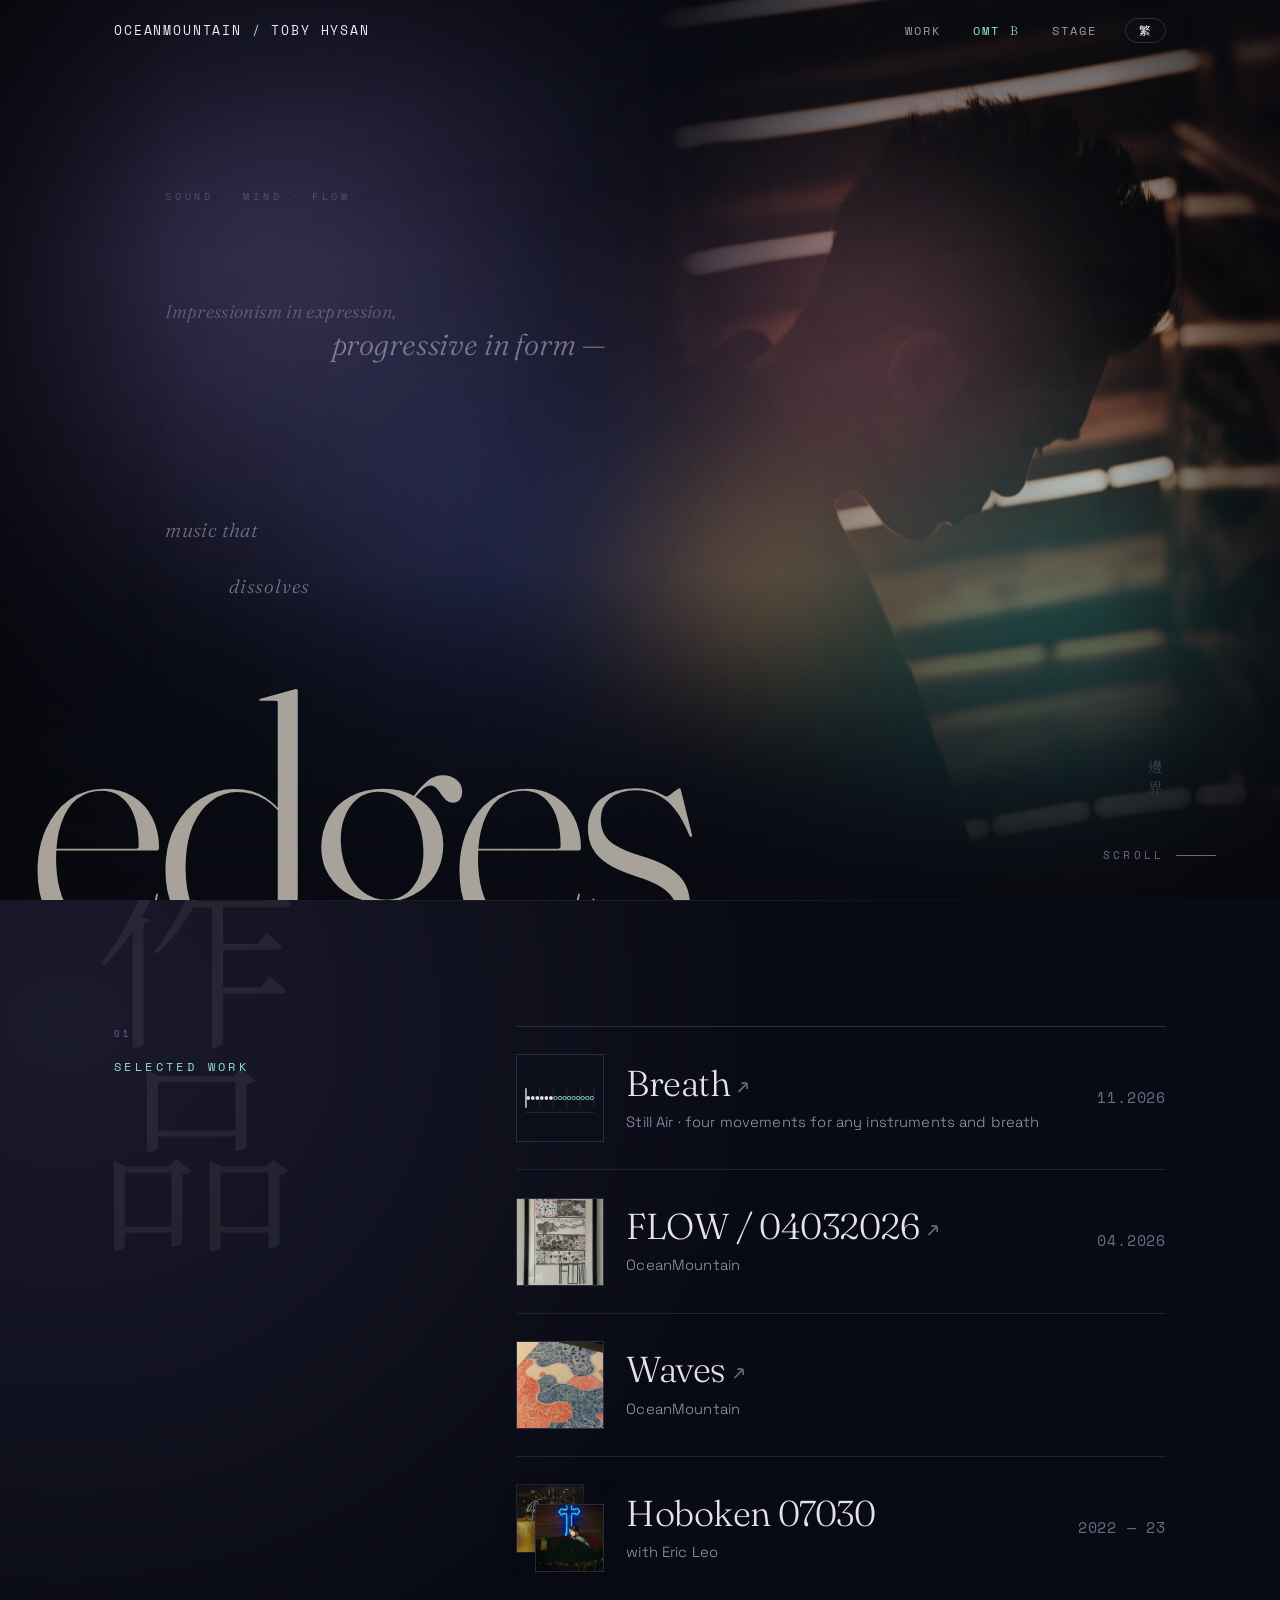
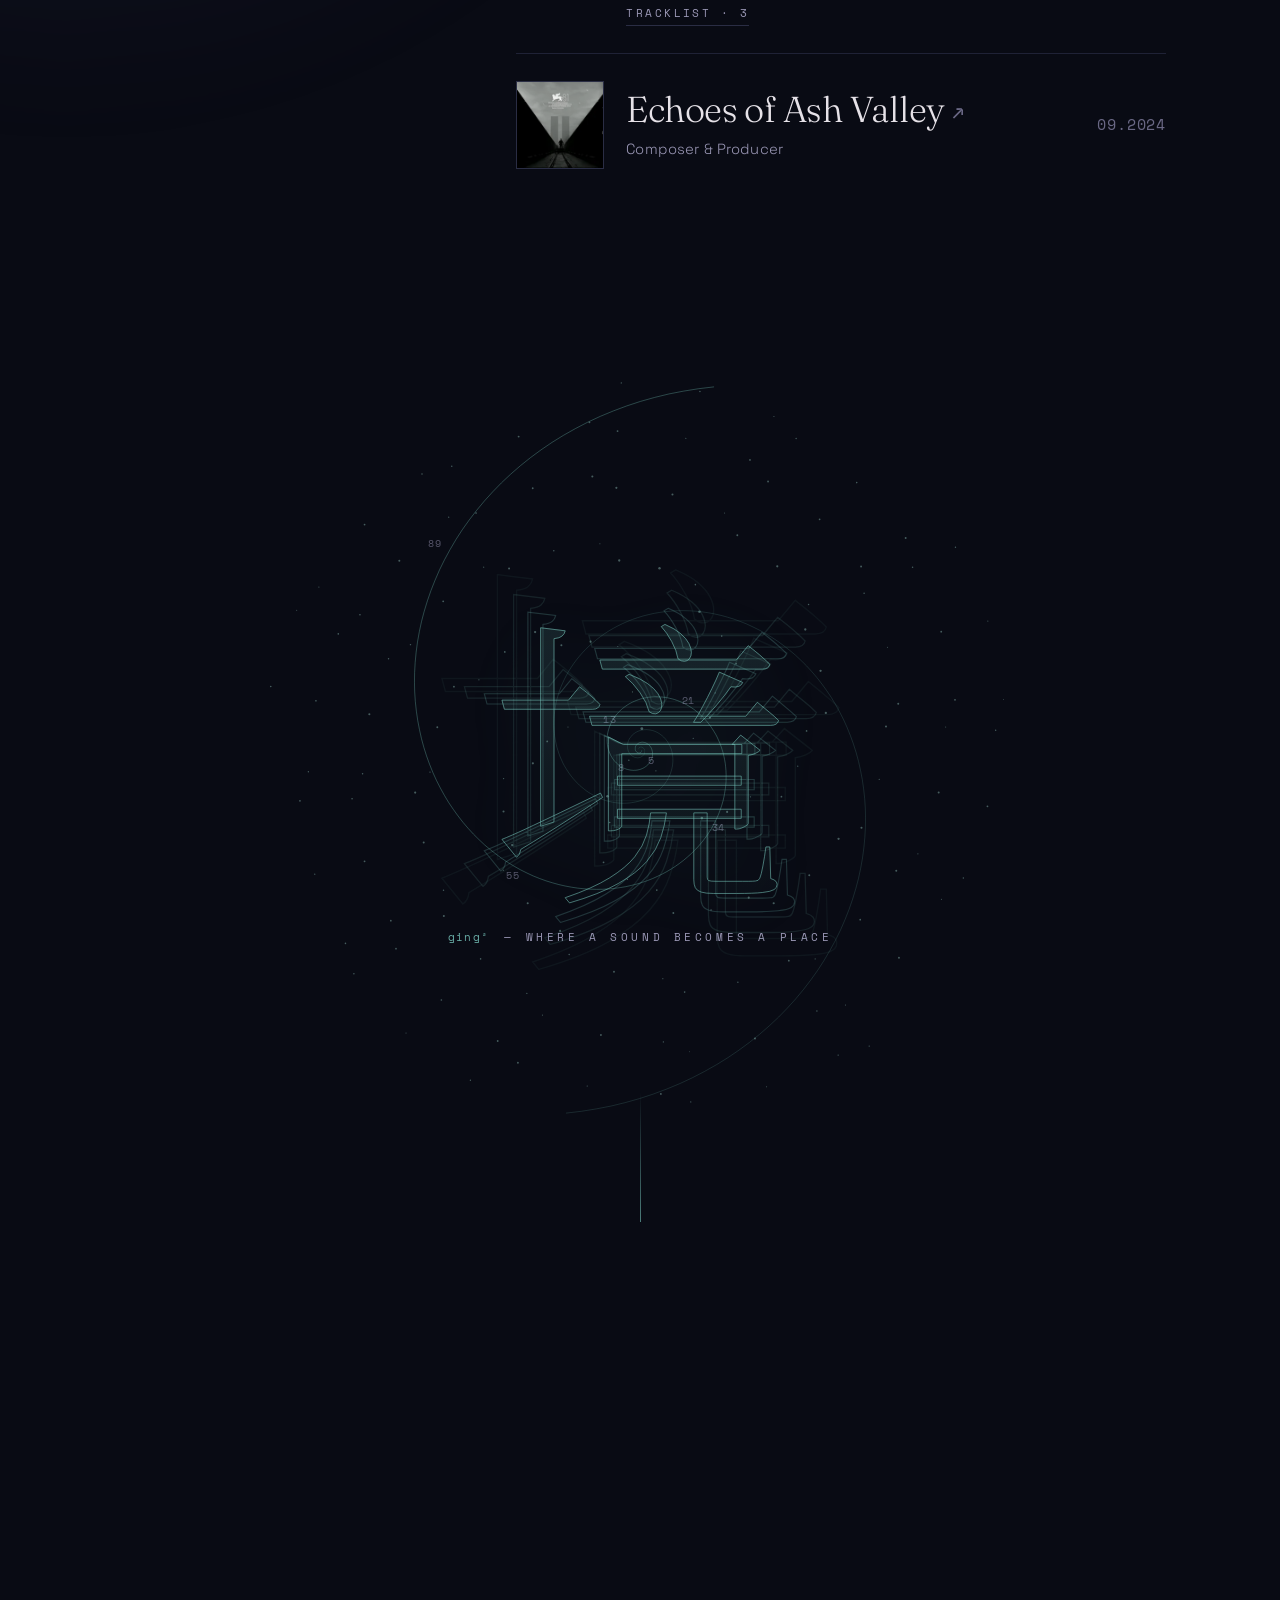
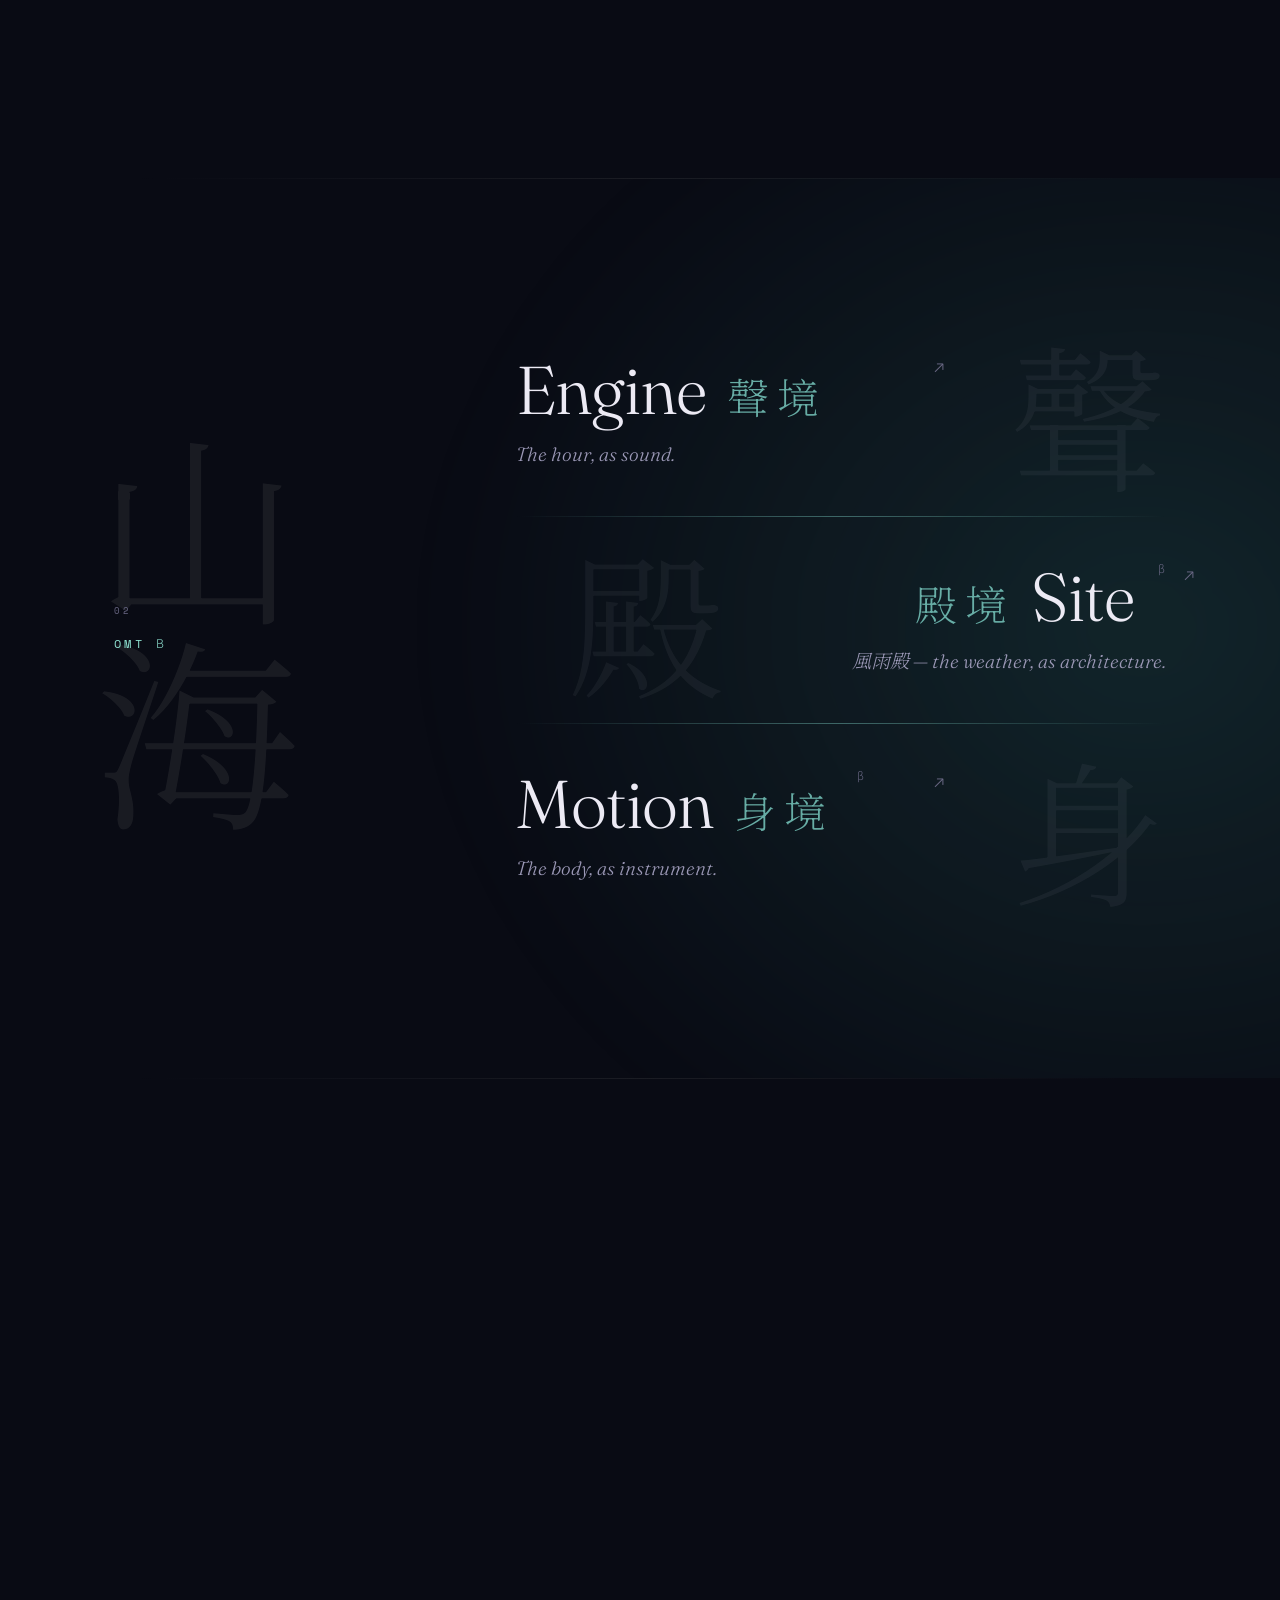
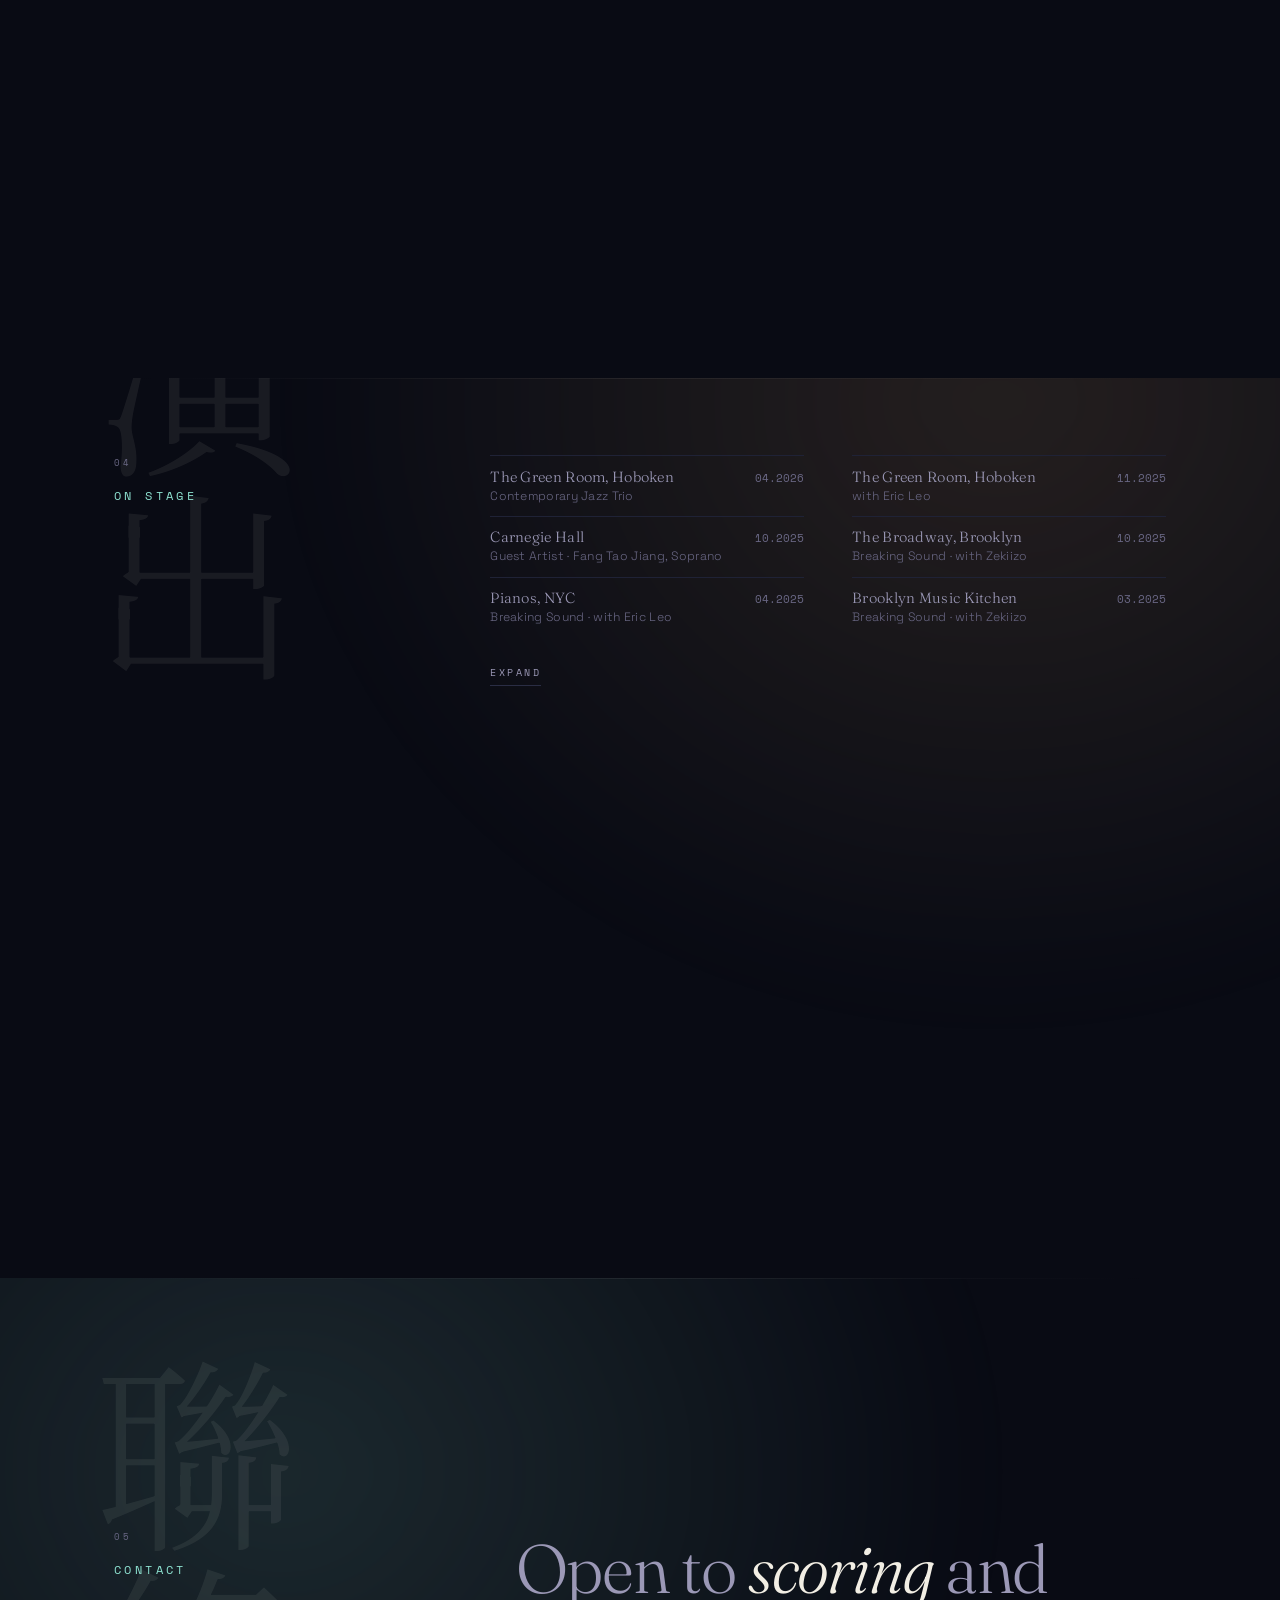
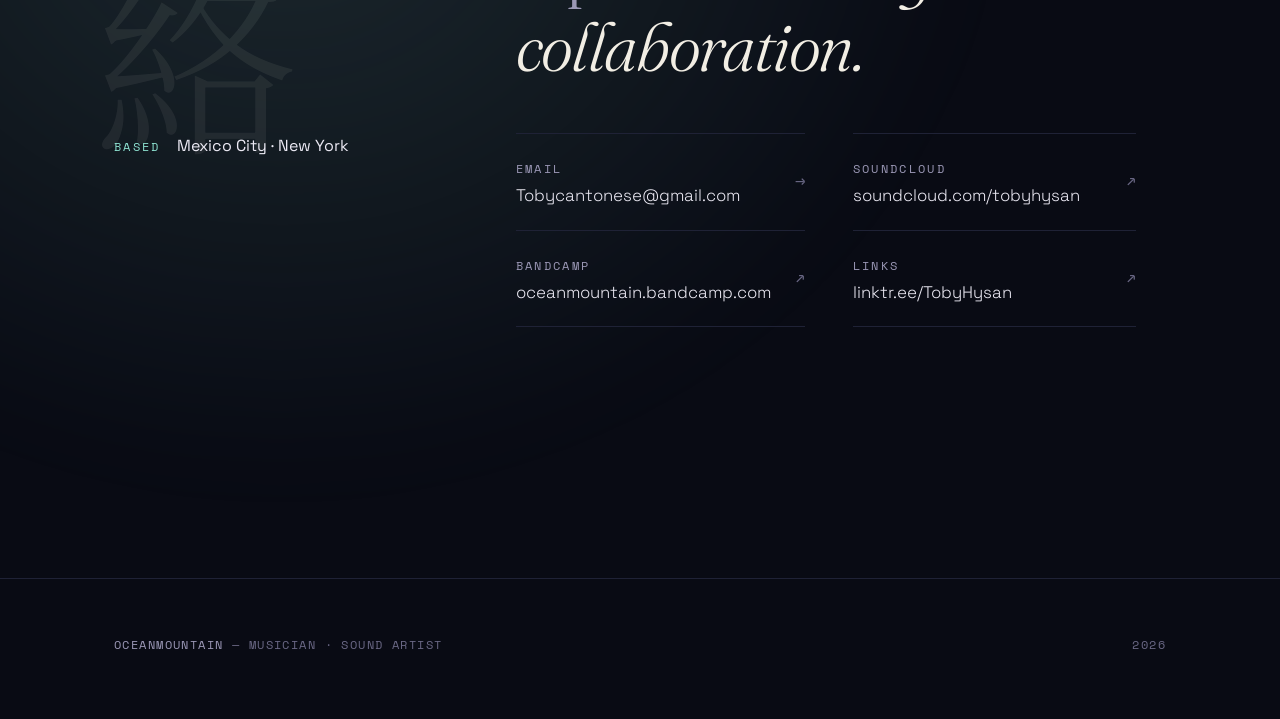
==== index.html @ 3a62e932 "Home: quieter Stage section — smaller type, tighter rows Co-Authored-By: Claude Opus 5.5 <noreply@an" ====
<!DOCTYPE html>
<html lang="en">
<head>
<meta charset="UTF-8" />
<meta name="viewport" content="width=device-width, initial-scale=1.0" />
<title>Haishan Lai — Musician &amp; Sound Artist</title>
<meta name="description" content="Haishan Lai (Toby Hysan) — musician and sound artist. Impressionist in expression, progressive in form&nbsp;— music that dissolves edges, from the screen to the stage, and stretches into different dimensions." />
<link rel="icon" href="/favicon.svg" type="image/svg+xml">
<link rel="icon" href="/favicon-32.png" sizes="32x32" type="image/png">
<link rel="apple-touch-icon" href="/apple-touch-icon.png">
<meta name="theme-color" content="#090B14">
<meta property="og:type" content="website">
<meta property="og:site_name" content="Haishan Lai">
<meta property="og:title" content="Haishan Lai — Musician &amp; Sound Artist">
<meta property="og:description" content="Musician and sound artist. Impressionism in expression, progressive in form.">
<meta property="og:url" content="https://oceanmountainlai.art/">
<meta property="og:image" content="https://oceanmountainlai.art/og.jpg">
<meta property="og:image:width" content="1200">
<meta property="og:image:height" content="630">
<meta name="twitter:card" content="summary_large_image">
<meta name="twitter:image" content="https://oceanmountainlai.art/og.jpg">
<link rel="preconnect" href="https://fonts.googleapis.com" />
<link rel="preconnect" href="https://fonts.gstatic.com" crossorigin />
<link href="https://fonts.googleapis.com/css2?family=Fraunces:ital,opsz,wght@0,9..144,300;0,9..144,400;0,9..144,500;1,9..144,300;1,9..144,400&family=Space+Grotesk:wght@300;400;500;600&family=Space+Mono:ital,wght@0,400;0,700;1,400&family=Noto+Serif+TC:wght@300;400;500;600&family=Noto+Sans+TC:wght@300;400;500&display=swap" rel="stylesheet" />
<style>
  :root{
    --ink:#090B14; --ink-2:#0C0F1C;
    --mist:#ECEAF4; --haze:#9B98B6; --faint:#6A6885;
    --line:#1F2236; --line-2:#2A2D44;
    --lumen:#8FE3D2;
    --violet:#7C6BB3; --indigo:#5664C6; --teal:#3FA89C; --rose:#CE7E8E; --amber:#E2AC6E;
    --wrap:1180px; --ease:cubic-bezier(.2,.7,.2,1);
    --serif:"Fraunces","Noto Serif TC",Georgia,serif;
    --sans:"Space Grotesk","Noto Sans TC",system-ui,sans-serif;
    --mono:"Space Mono","Noto Sans TC",ui-monospace,monospace;
    --zh-font:"Noto Serif TC","Noto Sans TC",serif;
  }
  *{box-sizing:border-box;}
  html{scroll-behavior:smooth;}
  body{margin:0;background:var(--ink);color:var(--mist);font-family:var(--sans);font-weight:300;
    font-size:clamp(1rem,1.02rem + .1vw,1.08rem);line-height:1.65;-webkit-font-smoothing:antialiased;
    text-rendering:optimizeLegibility;overflow-x:hidden;}
  
  /* Chinese view — western-driven minimal: Ming serif display + light grotesque body, scaled down a step */
  body.lang-zh{--serif:"Fraunces","Noto Serif TC",Georgia,serif;--sans:"Space Grotesk","Noto Sans TC",system-ui,sans-serif;--mono:"Space Mono","Noto Sans TC",ui-monospace,monospace;
    font-family:var(--sans);font-weight:300;font-size:.84rem;letter-spacing:.09em;line-height:1.9;}
  body.lang-zh .thesis{font-style:normal;font-weight:300;font-size:clamp(1.1rem,1rem + 1.1vw,1.75rem);line-height:1.62;letter-spacing:.06em;}
  body.lang-zh .statement{font-family:var(--sans);font-weight:300;font-size:clamp(1rem,.8rem + 1vw,1.55rem);line-height:1.6;letter-spacing:.02em;}
  body.lang-zh .contact-head{font-weight:300;font-size:clamp(1.8rem,1.3rem + 2.5vw,3.3rem);line-height:1.42;letter-spacing:.05em;}
  body.lang-zh .row .title{font-weight:400;font-size:clamp(1.3rem,1rem + 1.3vw,1.95rem);letter-spacing:.04em;}
  body.lang-zh .perf .p .v{font-weight:400;font-size:1.08rem;letter-spacing:.04em;}
  body.lang-zh .aside-note{font-weight:300;font-size:.92rem;line-height:1.85;letter-spacing:.02em;}
  body.lang-zh .contact-head em,body.lang-zh .statement .hl{font-style:normal;}
  body.lang-zh .eyebrow,body.lang-zh .nav-links,body.lang-zh .seclabel .tag,body.lang-zh .mentor .lbl,body.lang-zh .links a .k,body.lang-zh .brand{letter-spacing:.24em;}

  a{color:inherit;text-decoration:none;}
  ::selection{background:rgba(143,227,210,.22);color:#fff;}

  body::after{content:"";position:fixed;inset:0;z-index:200;pointer-events:none;opacity:.05;mix-blend-mode:overlay;
    background-image:url("data:image/svg+xml,%3Csvg xmlns='http://www.w3.org/2000/svg' width='220' height='220'%3E%3Cfilter id='n'%3E%3CfeTurbulence type='fractalNoise' baseFrequency='0.82' numOctaves='2' stitchTiles='stitch'/%3E%3C/filter%3E%3Crect width='100%25' height='100%25' filter='url(%23n)'/%3E%3C/svg%3E");}

  .wrap{max-width:var(--wrap);margin-inline:auto;padding-inline:clamp(1.4rem,5vw,4.5rem);}
  .skip{position:absolute;left:-999px;top:0;z-index:300;background:var(--lumen);color:#04201b;
    padding:.6rem 1rem;border-radius:6px;font-family:var(--mono);font-size:.8rem;}
  .skip:focus{left:1rem;top:1rem;}
  :focus-visible{outline:2px solid var(--lumen);outline-offset:4px;border-radius:2px;}

  /* NAV */
  header.nav{position:fixed;top:0;left:0;right:0;z-index:100;
    transition:background .5s var(--ease),border-color .5s var(--ease),backdrop-filter .5s;border-bottom:1px solid transparent;}
  header.nav.scrolled{background:rgba(9,11,20,.72);backdrop-filter:blur(14px) saturate(1.2);border-bottom:1px solid var(--line);}
  .nav-row{display:flex;align-items:center;justify-content:space-between;padding-top:1.1rem;padding-bottom:1.1rem;gap:1rem;}
  .brand{font-family:var(--mono);font-size:.82rem;letter-spacing:.14em;text-transform:uppercase;color:var(--mist);}
  .brand b{color:var(--lumen);font-weight:400;}
  .nav-right{display:flex;align-items:center;gap:1.7rem;}
  .nav-links{display:flex;gap:2rem;font-family:var(--mono);font-size:.74rem;letter-spacing:.18em;text-transform:uppercase;color:var(--haze);}
  .nav-links a{position:relative;padding:.2rem 0;transition:color .35s var(--ease);}
  .nav-links a::after{content:"";position:absolute;left:0;bottom:-2px;height:1px;width:0;background:var(--lumen);transition:width .4s var(--ease);}
  .nav-links a:hover{color:var(--mist);}
  .nav-links a:hover::after{width:100%;}
  .lang-toggle{font-family:var(--mono);font-size:.72rem;letter-spacing:.1em;color:var(--mist);background:transparent;
    border:1px solid var(--line-2);border-radius:22px;padding:.36rem .82rem;cursor:pointer;line-height:1;
    transition:border-color .35s var(--ease),color .35s var(--ease);}
  .lang-toggle:hover{border-color:var(--lumen);color:var(--lumen);}

  /* HERO */
  .hero{position:relative;min-height:100svh;display:flex;align-items:center;padding-top:7rem;padding-bottom:5rem;overflow:hidden;}
  
/* Moody Portrait */
.hero-portrait{position:absolute;top:0;right:0;bottom:0;width:min(54%,660px);height:100%;z-index:1;pointer-events:none;
  background-image:url("HYSAN.webp");background-size:cover;background-position:center 25%;
  opacity:0.85; filter:grayscale(.28) contrast(1.05) brightness(0.95) saturate(.92);
  -webkit-mask-image:linear-gradient(to left,#000 28%,rgba(0,0,0,.72) 60%,transparent 96%);
  mask-image:linear-gradient(to left,#000 28%,rgba(0,0,0,.72) 60%,transparent 96%);
  -webkit-transform:translateZ(0);transform:translateZ(0);}
  @media(max-width:760px){.hero-portrait{width:74%;opacity:.5;}}
  
  .field{position:absolute;inset:0;z-index:2;overflow:hidden;}
  .orb-wrap{position:absolute;inset:0;transition:transform .8s var(--ease);will-change:transform;}
  .orb{position:absolute;border-radius:50%;filter:blur(58px);mix-blend-mode:screen;will-change:transform;}
  .o1{width:72vmax;height:72vmax;top:-22%;left:-14%;opacity:.55;background:radial-gradient(circle at 50% 50%,var(--violet) 0%,rgba(124,107,179,0) 62%);animation:driftA 46s var(--ease) infinite;}
  .o2{width:66vmax;height:66vmax;bottom:-26%;right:-16%;opacity:.5;background:radial-gradient(circle at 50% 50%,var(--teal) 0%,rgba(63,168,156,0) 60%);animation:driftB 58s var(--ease) infinite;}
  .o3{width:48vmax;height:48vmax;top:6%;right:8%;opacity:.42;background:radial-gradient(circle at 50% 50%,var(--rose) 0%,rgba(206,126,142,0) 62%);animation:driftC 51s var(--ease) infinite;}
  .o4{width:52vmax;height:52vmax;bottom:2%;left:14%;opacity:.4;background:radial-gradient(circle at 50% 50%,var(--indigo) 0%,rgba(86,100,198,0) 62%);animation:driftD 63s var(--ease) infinite;}
  .o5{width:34vmax;height:34vmax;top:42%;left:42%;opacity:.32;background:radial-gradient(circle at 50% 50%,var(--amber) 0%,rgba(226,172,110,0) 64%);animation:driftA 55s var(--ease) infinite reverse;}
  .field::after{content:"";position:absolute;inset:0;pointer-events:none;background:linear-gradient(180deg,rgba(9,11,20,.28) 0%,rgba(9,11,20,0) 28%,rgba(9,11,20,0) 64%,var(--ink) 100%);}
  @keyframes driftA{0%{transform:translate(0,0) scale(1)}50%{transform:translate(5%,-6%) scale(1.12)}100%{transform:translate(0,0) scale(1)}}
  @keyframes driftB{0%{transform:translate(0,0) scale(1.05)}50%{transform:translate(-6%,4%) scale(.95)}100%{transform:translate(0,0) scale(1.05)}}
  @keyframes driftC{0%{transform:translate(0,0) scale(1)}50%{transform:translate(-5%,-5%) scale(1.15)}100%{transform:translate(0,0) scale(1)}}
  @keyframes driftD{0%{transform:translate(0,0) scale(1.08)}50%{transform:translate(7%,3%) scale(.92)}100%{transform:translate(0,0) scale(1.08)}}

  .hero::after{content:"";position:absolute;inset:0;z-index:2;pointer-events:none;
    background:radial-gradient(ellipse 85% 75% at 42% 48%,rgba(5,6,12,0) 52%,rgba(5,6,12,.62) 100%),
               linear-gradient(90deg,rgba(5,6,12,.38) 0%,rgba(5,6,12,0) 14%,rgba(5,6,12,0) 86%,rgba(5,6,12,.42) 100%);}
  .hero-inner{position:relative;z-index:3;width:100%;}
  .eyebrow{font-family:var(--mono);font-size:.78rem;letter-spacing:.34em;text-transform:uppercase;color:var(--haze);}
  .hero .eyebrow{margin-bottom:1.6rem;}
  .vh{position:absolute!important;width:1px;height:1px;overflow:hidden;clip:rect(0 0 0 0);white-space:nowrap;}
  /* name as a signature, not a headline */
  h1.sig{font-family:var(--serif);font-weight:300;font-style:italic;font-optical-sizing:auto;font-size:clamp(1.05rem,.95rem + .4vw,1.3rem);
    letter-spacing:.02em;margin:2.6rem 0 0;color:var(--haze);display:flex;align-items:center;gap:1rem;}
  h1.sig .sig-rule{display:inline-block;width:34px;height:1px;background:var(--lumen);opacity:.75;}
  body.lang-zh h1.sig{font-family:var(--zh-font);font-style:normal;letter-spacing:.2em;}
  .thesis{font-family:var(--serif);font-weight:300;font-style:italic;font-size:clamp(1.2rem,1.05rem + 1.4vw,2rem);
    line-height:1.32;letter-spacing:-.01em;color:#D7D4E6;max-width:30ch;margin:2.1rem 0 0;}
  .hero .thesis{font-size:clamp(1.7rem,1rem + 2.4vw,3rem);line-height:1.16;letter-spacing:-.015em;margin:0;max-width:min(100%,36rem);}
  body.lang-zh .hero .thesis{font-size:clamp(1.45rem,1rem + 1.9vw,2.5rem);line-height:1.5;letter-spacing:.08em;}
  /* phrase indents — where the line breathes */
  .hero .lines .ln{padding-left:0;text-indent:0;}
  .hero .thesis .ln.l2{margin-left:14%;}
  .hero .thesis .ln.l3{margin-left:5%;margin-top:.18em;}
  .hero .thesis .ln.l4{margin-left:24%;}
  .hero .thesis .ln.sub{margin-left:5%;}
  @media(max-width:600px){.hero .thesis .ln.l2{margin-left:8%;}.hero .thesis .ln.l4{margin-left:14%;}.hero .thesis .ln.l3,.hero .thesis .ln.sub{margin-left:2%;}}
  /* 海山 — ink on paper behind the words */
  .ink{position:absolute;inset:0;z-index:2;pointer-events:none;overflow:hidden;}
  .ink-c{position:absolute;font-family:var(--zh-font);font-weight:300;line-height:1;font-size:clamp(13rem,44vmin,28rem);
    color:rgba(214,210,232,.055);filter:blur(.9px);user-select:none;animation:inkBreathe 16s ease-in-out infinite;}
  .ink-c.i1{top:4%;left:3%;}
  .ink-c.i2{bottom:3%;left:27%;animation-delay:-8s;}
  @keyframes inkBreathe{0%,100%{opacity:.75;transform:translateY(0)}50%{opacity:1;transform:translateY(-8px)}}
  @media(max-width:760px){.ink-c{font-size:40vmin;}.ink-c.i1{top:9%;left:-6%;}.ink-c.i2{bottom:7%;left:34%;}}
  /* labels along the left edge, like a scroll */
  .hero-rail{position:absolute;left:clamp(1.3rem,2.6vw,2.4rem);top:50%;transform:translateY(-50%);z-index:3;
    writing-mode:vertical-rl;display:flex;align-items:center;gap:1.4rem;
    font-family:var(--mono);font-size:.64rem;letter-spacing:.26em;text-transform:uppercase;color:var(--faint);white-space:nowrap;max-height:calc(100svh - 12rem);overflow:hidden;
    opacity:0;animation:railIn 2.4s var(--ease) 1.2s forwards;}
  .hero-rail .rail-dot{display:inline-block;width:1px;height:28px;background:var(--line-2);}
  body.lang-zh .hero-rail{letter-spacing:.3em;}
  @keyframes railIn{to{opacity:1}}
  @media(min-width:900px){.hero .hero-inner{padding-left:clamp(4.6rem,8vw,7rem);}.hero .hero-meta{display:none;}}
  @media(max-width:899px){.hero-rail{display:none;}.hero .hero-meta{margin-top:2.6rem;gap:.7rem 1.6rem;font-size:.68rem;letter-spacing:.2em;color:var(--faint);}}
  .hero-meta{margin-top:2.8rem;display:flex;gap:1.6rem 2.6rem;flex-wrap:wrap;align-items:baseline;
    font-family:var(--mono);font-size:.78rem;letter-spacing:.1em;color:var(--haze);}
  .hero-meta .dot{color:var(--lumen);}
  .scroll-cue{position:absolute;left:0;bottom:2.2rem;z-index:3;font-family:var(--mono);font-size:.7rem;
    letter-spacing:.3em;text-transform:uppercase;color:var(--faint);display:flex;align-items:center;gap:.7rem;padding-inline:clamp(1.4rem,5vw,4.5rem);}
  .scroll-cue .bar{display:inline-block;width:40px;height:1px;background:var(--faint);position:relative;overflow:hidden;}
  .scroll-cue .bar::after{content:"";position:absolute;left:-40px;top:0;width:40px;height:1px;background:var(--lumen);animation:sweep 2.8s var(--ease) infinite;}
  @keyframes sweep{0%{left:-40px}60%,100%{left:40px}}

  /* SECTIONS */
  section.block{padding-block:clamp(4.5rem,9vw,8.5rem);position:relative;}
  .block + .block{border-top:1px solid var(--line);}
  .seclabel{display:flex;align-items:center;gap:1rem;margin-bottom:2.8rem;}
  .seclabel .tag{font-family:var(--mono);font-size:.76rem;letter-spacing:.28em;text-transform:uppercase;color:var(--lumen);white-space:nowrap;}
  .seclabel .rule{height:1px;background:var(--line-2);flex:1;}
  .seclabel .idx{font-family:var(--mono);font-size:.76rem;color:var(--faint);letter-spacing:.1em;}

  .statement{font-family:var(--serif);font-weight:300;font-size:clamp(1.5rem,1.1rem + 1.9vw,2.6rem);
    line-height:1.36;letter-spacing:-.015em;color:#DEDBEC;max-width:24ch;}
  .statement .hl{font-style:italic;color:#fff;}
  .statement-grid{display:grid;grid-template-columns:1fr;gap:2.5rem;}
  @media(min-width:860px){.statement-grid{grid-template-columns:1.55fr .9fr;gap:5rem;align-items:end;}.statement{max-width:none;}}
  .aside-note{font-family:var(--sans);font-size:1rem;color:var(--haze);line-height:1.7;max-width:36ch;}
  .aside-note strong{color:var(--mist);font-weight:500;}

  .rows{display:flex;flex-direction:column;}
  .row{display:grid;grid-template-columns:1fr;gap:.35rem 2rem;padding-block:1.7rem;border-top:1px solid var(--line);transition:border-color .4s var(--ease);}
  .row:first-child{border-top:1px solid var(--line-2);}
  .row:hover{border-top-color:var(--lumen);}
  @media(min-width:760px){.row{grid-template-columns:minmax(0,1fr) auto;align-items:baseline;}.row .meta{text-align:right;}}
  .other a.row{color:inherit;text-decoration:none;}.other a.row:hover{border-top-color:var(--text,currentColor);}
  .other .row{padding-block:1rem;}.other .row .title>span:first-child{font-size:clamp(1.05rem,1.6vw,1.3rem);}
  @media(max-width:759px){.other .row{grid-template-columns:1fr auto;align-items:baseline;}.other .row .meta{text-align:right;}}
  
  .row .title{font-family:var(--serif);font-weight:350;font-size:clamp(1.45rem,1.1rem + 1.5vw,2.25rem);
    line-height:1.14;letter-spacing:-.015em;color:var(--mist);transition:color .4s var(--ease);}
  .row:hover .title{color:#fff;}
  .row .title .role{font-family:var(--sans);font-weight:300;font-size:.92rem;color:var(--haze);display:block;margin-top:.45rem;letter-spacing:.01em;line-height:1.55;}
  .row .title .role em{font-style:normal;color:var(--lumen);}
  
  .work-link { display: inline-flex; align-items: baseline; gap: 0.4rem; color: inherit; transition: color .3s var(--ease); }
  .work-link:hover { color: var(--lumen); }
  .work-link .arr { font-family: var(--mono); font-size: 0.65em; color: var(--faint); transition: transform .3s var(--ease), color .3s var(--ease); }
  .work-link:hover .arr { transform: translateX(3px) translateY(-3px); color: var(--lumen); }

  .row .meta{font-family:var(--mono);font-size:.82rem;color:var(--haze);letter-spacing:.06em;white-space:nowrap;}
  .row .meta .yr{color:var(--mist);display:block;font-size:.92rem;}
  .row .meta .sub{display:block;color:var(--faint);font-size:.72rem;margin-top:.3rem;letter-spacing:.14em;text-transform:uppercase;}

  .perf{display:grid;grid-template-columns:1fr;gap:0;}
  @media(min-width:780px){.perf{grid-template-columns:1fr 1fr;column-gap:4.5rem;}}
  .perf .p{padding-block:1.4rem;border-top:1px solid var(--line);display:flex;justify-content:space-between;gap:1.5rem;align-items:baseline;transition:border-color .4s var(--ease);}
  .perf .p:hover{border-top-color:var(--lumen);}
  .perf .p .v{font-family:var(--serif);font-weight:350;font-size:1.18rem;color:var(--mist);line-height:1.3;}
  .perf .p .v small{display:block;font-family:var(--sans);font-weight:300;font-size:0.85rem;color:var(--haze);margin-top:.3rem;}
  .perf .p .y{font-family:var(--mono);font-size:.8rem;color:var(--faint);white-space:nowrap;}

  .edu .row .title{font-size:clamp(1.25rem,1rem + 1vw,1.7rem);}
  .mentor{margin-top:2.4rem;font-family:var(--sans);color:var(--haze);font-size:1rem;}
  .mentor .lbl{font-family:var(--mono);font-size:.72rem;letter-spacing:.2em;text-transform:uppercase;color:var(--lumen);margin-right:1rem;}
  .mentor b{color:var(--mist);font-weight:400;}

  .contact-head{font-family:var(--serif);font-weight:300;font-size:clamp(2rem,1.4rem + 3vw,4rem);
    line-height:1.14;letter-spacing:-.02em;color:var(--mist);max-width:18ch;margin:0 0 2.6rem;}
  .contact-head em{font-style:italic;color:var(--lumen);}
  .links{display:flex;flex-direction:column;gap:0;max-width:620px;}
  .links a{display:flex;justify-content:space-between;align-items:center;gap:1.5rem;padding-block:1.25rem;border-top:1px solid var(--line);
    font-family:var(--sans);font-size:1.05rem;color:var(--mist);transition:padding-left .4s var(--ease),border-color .4s var(--ease),color .4s var(--ease);}
  .links a:last-child{border-bottom:1px solid var(--line);}
  .links a .k{font-family:var(--mono);font-size:.72rem;letter-spacing:.2em;text-transform:uppercase;color:var(--haze);transition:color .4s var(--ease);}
  .links a .arr{font-family:var(--mono);color:var(--faint);transition:transform .4s var(--ease),color .4s var(--ease);}
  .links a:hover{padding-left:.9rem;border-top-color:var(--lumen);color:#fff;}
  .links a:hover .k{color:var(--lumen);}
  .links a:hover .arr{transform:translateX(6px);color:var(--lumen);}

  footer{padding-block:3.5rem 4rem;border-top:1px solid var(--line);}
  .foot-row{display:flex;justify-content:space-between;gap:1.5rem;flex-wrap:wrap;font-family:var(--mono);font-size:.74rem;letter-spacing:.12em;color:var(--faint);text-transform:uppercase;}
  .foot-row b{color:var(--haze);font-weight:400;}

  [data-reveal]{opacity:0;transform:translateY(20px);transition:opacity 1s var(--ease),transform 1s var(--ease);}
  [data-reveal].in{opacity:1;transform:none;}

  @media(max-width:600px){
    .nav-links{gap:1.3rem;}
    .brand{font-size:.72rem;}
    .nav-right{gap:1.1rem;}
    .seclabel .idx{display:none;}
    .seclabel{margin-bottom:2.2rem;}
  }
  @media(prefers-reduced-motion:reduce){
    html{scroll-behavior:auto;}
    .orb{animation:none !important;}
    .orb-wrap{transition:none;}
    .scroll-cue .bar::after{animation:none;left:0;width:14px;}
    [data-reveal]{opacity:1;transform:none;transition:none;}
  }

  /* POPUP CONTACT WINDOW STYLES */
  .modal-overlay {
    position: fixed;
    inset: 0;
    background: rgba(9, 11, 20, 0.85);
    backdrop-filter: blur(12px) saturate(1.2);
    -webkit-backdrop-filter: blur(12px) saturate(1.2);
    z-index: 1000;
    display: flex;
    align-items: center;
    justify-content: center;
    opacity: 0;
    pointer-events: none;
    transition: opacity 0.5s var(--ease);
    padding: 1.5rem;
  }
  .modal-overlay.active {
    opacity: 1;
    pointer-events: auto;
  }
  .modal-window {
    background: var(--ink-2);
    border: 1px solid var(--line-2);
    width: 100%;
    max-width: 480px;
    padding: clamp(1.8rem, 5vw, 2.8rem);
    position: relative;
    transform: translateY(24px);
    transition: transform 0.5s var(--ease);
  }
  .modal-overlay.active .modal-window {
    transform: translateY(0);
  }
  .modal-close {
    position: absolute;
    top: 1.2rem;
    right: 1.5rem;
    background: transparent;
    border: none;
    color: var(--haze);
    font-family: var(--mono);
    font-size: .7rem;
    cursor: pointer;
    letter-spacing: .12em;
    text-transform: lowercase;
    transition: color .3s;
  }
  .modal-close:hover { color: var(--lumen); }
  .modal-form { display: flex; flex-direction: column; gap: 1.2rem; margin-top: 1.8rem; }
  .modal-form input, .modal-form textarea {
    width: 100%;
    padding: .85rem 1rem;
    background: transparent;
    border: 1px solid var(--line-2);
    color: var(--mist);
    font-family: var(--sans);
    font-weight: 300;
    font-size: .95rem;
    outline: none;
    transition: border-color .4s var(--ease);
  }
  .modal-form input:focus, .modal-form textarea:focus { border-color: var(--lumen); }
  .modal-form textarea { resize: none; }
  .modal-submit {
    align-self: flex-start;
    background: transparent;
    color: var(--lumen);
    border: 1px solid var(--lumen);
    padding: .65rem 2.2rem;
    font-family: var(--mono);
    font-size: .74rem;
    letter-spacing: .14em;
    text-transform: uppercase;
    cursor: pointer;
    transition: background .4s, color .4s;
  }
  .modal-submit:hover { background: rgba(143,227,210,.12); }
  .next-card{position:relative;margin-top:.4rem;padding:clamp(1.6rem,1rem + 3vw,3.2rem);border:1px solid var(--line-2);border-radius:2px;overflow:hidden;}
  .next-card::before{content:"";position:absolute;inset:0;background:radial-gradient(120% 90% at 100% 0%,rgba(140,220,200,.10),transparent 60%);pointer-events:none;}
  .next-card .when{font-family:var(--mono);font-size:.74rem;letter-spacing:.2em;text-transform:uppercase;color:var(--lumen);}
  .next-card h3{font-family:var(--serif);font-weight:350;font-size:clamp(1.7rem,1.2rem + 2.2vw,3rem);line-height:1.15;margin:.8rem 0 .7rem;color:var(--mist);}
  .next-card p{font-family:var(--sans);font-weight:300;color:var(--haze);max-width:58ch;line-height:1.65;}
  .next-card .formats{display:flex;flex-wrap:wrap;gap:.5rem;margin-top:1.3rem;}
  .next-card .formats span{font-family:var(--mono);font-size:.7rem;letter-spacing:.14em;text-transform:uppercase;border:1px solid var(--line-2);padding:.35rem .7rem;color:var(--haze);}
  .next-card .soon{display:inline-block;margin-top:1.5rem;font-family:var(--mono);font-size:.74rem;letter-spacing:.2em;text-transform:uppercase;color:var(--lumen);}
  .now-list{margin-top:2.2rem;}
  @media(max-width:600px){.nav-links a[href="#practice"],.nav-links a[href="#stage"]{display:none;}}
  /* LINE-BROKEN STATEMENTS */
  .lines .ln{display:block;padding-left:1.1em;text-indent:-1.1em;}
  .lines .ln.gap{margin-top:.75em;}
  .thesis.lines{max-width:none;}
  .thesis .hl{font-style:normal;color:#fff;}
  .thesis .ln.sub{font-family:var(--sans);font-style:normal;font-weight:300;font-size:clamp(.92rem,.85rem + .35vw,1.12rem);letter-spacing:.1em;color:var(--haze);margin-top:1.3rem;}
  body.lang-zh .thesis .ln.sub{letter-spacing:.16em;}
  .hero .thesis .ln{opacity:0;transform:translateY(10px);filter:blur(7px);animation:lnIn 1.9s var(--ease) forwards;}
  .hero .thesis .ln.l1{animation-delay:.3s}.hero .thesis .ln.l2{animation-delay:1.25s}
  .hero .thesis .ln.l3{animation-delay:2.2s}.hero .thesis .ln.l4{animation-delay:2.9s}
  .hero .thesis .ln.sub{animation-delay:4s}
  .hero .hero-meta{opacity:0;animation:lnIn 1.6s var(--ease) 4.6s forwards;}
  @keyframes lnIn{to{opacity:1;transform:none;filter:blur(0)}}
  .hero .thesis .ln.gap,.hero .thesis .ln.gap + .ln{color:var(--haze);}
  .hero .thesis .ln.gap + .ln .hl{color:var(--lumen);}
  .statement.lines{font-size:clamp(1.35rem,1rem + 1.7vw,2.15rem);line-height:1.42;max-width:none;}
  .statement.lines .ln.gap,.statement.lines .ln.gap ~ .ln{color:var(--haze);}
  .statement .hl{color:#fff;}
  body.lang-zh .lines .hl{background:linear-gradient(transparent 62%,rgba(143,227,210,.2) 62%);padding-inline:.1em;}
  body.lang-zh .thesis .hl{color:#fff;}
  @media(min-width:860px){.statement-grid{grid-template-columns:2fr .8fr;}}
  @media(max-width:600px){.statement.lines{font-size:1.22rem;line-height:1.5;}.lines .ln{padding-left:0;text-indent:0;}body.lang-zh .statement.lines{font-size:1.02rem;}}

  /* STAGE — expandable */
  .perf-more{display:grid;grid-template-rows:0fr;transition:grid-template-rows .9s var(--ease);}
  .perf-more.open{grid-template-rows:1fr;}
  .perf-more-inner{overflow:hidden;min-height:0;}
  .perf-toggle{margin-top:1.8rem;background:none;border:0;padding:.3rem 0;cursor:pointer;font-family:var(--mono);font-size:.72rem;
    letter-spacing:.24em;text-transform:uppercase;color:var(--haze);border-bottom:1px solid var(--line-2);transition:color .4s var(--ease),border-color .4s var(--ease);}
  .perf-toggle:hover{color:var(--lumen);border-color:var(--lumen);}

  .brand{white-space:nowrap;}
  .nav-links a.nav-beta{color:var(--lumen);}
  .nav-links a.nav-beta span{font-family:var(--serif);}
  @media(max-width:600px){.nav-links a[href="#next"]{display:none;}}
  .nav-links a{white-space:nowrap;}
  @media(max-width:420px){.nav-links{gap:.95rem;letter-spacing:.12em;}.nav-right{gap:.8rem;}.brand{letter-spacing:.1em;}}
  @media(max-width:600px){.brand-alt{display:none;}}
  @media(prefers-reduced-motion:reduce){.hero .thesis .ln,.hero h1.sig,.hero .hero-meta,.hero-rail{animation:none;opacity:1;transform:none;filter:none;}.hero-rail{transform:translateY(-50%);}.ink-c{animation:none;}.perf-more{transition:none;}}
  /* WORK — covers */
  .row .title.has-cover{--cv:88px;display:grid;grid-template-columns:var(--cv) minmax(0,1fr);column-gap:1.4rem;align-items:center;}
  .row .title.has-cover .cover{grid-row:1 / span 2;}
  .row .title.has-cover .work-link{align-self:end;}
  .row .title.has-cover .role{align-self:start;}
  .cover{display:block;width:var(--cv);height:var(--cv);overflow:hidden;border:1px solid var(--line-2);
    background:linear-gradient(135deg,rgba(124,107,179,.10),rgba(63,168,156,.05));}
  .cover img{display:block;width:100%;height:100%;object-fit:cover;filter:saturate(.9) brightness(.94);
    transition:transform .9s var(--ease),filter .9s var(--ease);}
  .row:hover .cover img{transform:scale(1.06);filter:saturate(1.05) brightness(1);}
  .cover.blank{border:0;background:none;}
  .row[hidden],[hidden]{display:none !important;}
  @media(min-width:760px){#work .row{align-items:center;}}
  @media(max-width:600px){.row .title.has-cover{--cv:64px;column-gap:1rem;}#work .row .meta{padding-left:calc(64px + 1rem);}}
  /* WORK — album (Hoboken 07030) */
  .row.album{--cv:88px;}
  .row.album .album-name{align-self:end;}
  .cover.stack{position:relative;border:0;background:none;overflow:visible;}
  .cover.stack img{position:absolute;width:78%;height:78%;object-fit:cover;border:1px solid var(--line-2);
    transition:transform .9s var(--ease);}
  .cover.stack img:first-child{left:0;top:0;opacity:.85;}
  .cover.stack img:last-child{right:0;bottom:0;box-shadow:-6px -6px 18px rgba(9,11,20,.65);}
  .row.album:hover .cover.stack img:first-child{transform:translate(-3px,-3px);}
  .row.album:hover .cover.stack img:last-child{transform:translate(3px,3px);}
  .row.album .tracks,.row.album .track-toggle{grid-column:1 / -1;}
  .tracks{display:grid;grid-template-rows:0fr;transition:grid-template-rows .8s var(--ease);}
  .tracks.open{grid-template-rows:1fr;}
  .tracks-inner{overflow:hidden;min-height:0;}
  .tracklist{list-style:none;margin:0;padding:.9rem 0 0 calc(var(--cv) + 1.4rem);}
  .tracklist li{display:grid;grid-template-columns:2.2rem minmax(0,1fr) auto;align-items:baseline;gap:.8rem;padding:.55rem 0;border-top:1px solid var(--line);
    font-family:var(--serif);font-size:1.12rem;color:var(--mist);}
  .tracklist .n,.tracklist .ty{font-family:var(--mono);font-size:.74rem;letter-spacing:.08em;color:var(--faint);}
  .tracklist .t{color:var(--haze);}
  .track-toggle{justify-self:start;margin:1rem 0 0 calc(var(--cv) + 1.4rem);background:none;border:0;border-bottom:1px solid var(--line-2);padding:.25rem 0;cursor:pointer;
    font-family:var(--mono);font-size:.7rem;letter-spacing:.22em;text-transform:uppercase;color:var(--haze);transition:color .4s var(--ease),border-color .4s var(--ease);}
  .track-toggle:hover{color:var(--lumen);border-color:var(--lumen);}
  @media(max-width:600px){.row.album{--cv:64px;}.tracklist{padding-left:0;}.track-toggle{margin-left:calc(64px + 1rem);}.tracklist li{font-size:1rem;}}
  @media(prefers-reduced-motion:reduce){.tracks{transition:none;}}
/* OMT trio: Engine, Site and Motion fit one screen */
#omt .omt-seam{margin-top:clamp(.8rem,2.6vh,2.8rem);margin-bottom:clamp(.8rem,2.6vh,2.8rem);}
/* OMT trio: left, right, left */
@media (min-width:980px){#omt .omt-item.site{padding-left:36%;padding-right:0}#omt .omt-item.body{padding-left:0;padding-right:30%}#omt .omt-item.body .go{right:30%}}

  /* Stage, kept quiet: a footnote to the work, not the headline */
  #stage{padding-block:clamp(3rem,6vw,5.5rem);}
  #stage .seclabel{margin-bottom:1.4rem;}
  #stage .perf .p{padding-block:.72rem;gap:1rem;}
  #stage .perf .p .v{font-size:.92rem;letter-spacing:.02em;color:var(--haze);}
  #stage .p .v small{font-size:.76rem;color:var(--faint);margin-top:.12rem;}
  #stage .perf .p .y{font-size:.68rem;}
  #stage .wrap{row-gap:0;}
  #stage .perf-toggle{margin-top:1.4rem;font-size:.64rem;justify-self:start;}
  #stage .study{margin-top:2rem;}
  #stage .mentor{margin-top:1.2rem;font-size:.88rem;}
  @media(min-width:780px){#stage .perf{column-gap:3rem;}}
</style>
<style>

/* ===== Variant E · one phrase, pp → ff ===== */
.hero-E{align-items:stretch;padding:0;}
.hero-E .hero-inner{position:relative;z-index:3;min-height:100svh;}
.hero-E .ink,.hero-E .hero-rail,.hero-E .hero-meta{display:none;}
.hero-E .w{position:absolute;margin:0;opacity:0;filter:blur(6px);transform:translateY(6px);}
.hero-E .w.in{animation:wIn 2.6s var(--ease) forwards;}
@keyframes wIn{to{opacity:var(--o,1);filter:blur(0);transform:none}}
/* 1 · the name — thin, vertical, along the left edge */
.hero-E .name{--o:.72;left:clamp(1.3rem,2.6vw,2.4rem);top:7.2rem;writing-mode:vertical-rl;
  font-family:var(--serif);font-weight:300;font-size:clamp(.82rem,.76rem + .25vw,1rem);letter-spacing:.34em;text-transform:uppercase;color:var(--mist);white-space:nowrap;}
.hero-E .nrule{position:absolute;left:calc(clamp(1.3rem,2.6vw,2.4rem) + .45em);top:calc(7.2rem + 9.6em);width:1px;height:2.6rem;background:var(--lumen);opacity:0;}
.hero-E .nrule.in{animation:wIn 2.6s var(--ease) forwards;--o:.55;}
/* 2 · tempo marking */
.hero-E .tempo{--o:.62;left:clamp(1.4rem,5vw,4.5rem);top:46%;font-family:var(--mono);font-size:.62rem;letter-spacing:.38em;text-transform:uppercase;color:var(--faint);white-space:nowrap;}
/* 3–5 · the sentence, as dynamics */
.hero-E .l1{--o:.58;left:clamp(5rem,9vw,8.5rem);top:30%;font-family:var(--serif);font-style:italic;font-weight:300;font-size:clamp(.92rem,.8rem + .45vw,1.15rem);letter-spacing:.02em;color:var(--haze);white-space:nowrap;}
.hero-E .l2{--o:.66;left:clamp(9rem,22vw,20rem);top:41%;font-family:var(--serif);font-style:italic;font-weight:300;font-size:clamp(1.25rem,1rem + 1vw,1.9rem);letter-spacing:-.005em;color:var(--haze);white-space:nowrap;}
.hero-E .l3{--o:.66;left:clamp(6rem,14vw,13rem);top:55%;font-family:var(--serif);font-style:italic;font-weight:300;font-size:clamp(.95rem,.85rem + .5vw,1.25rem);letter-spacing:.02em;color:var(--haze);white-space:nowrap;}
body.lang-zh .hero-E .l1,body.lang-zh .hero-E .l2,body.lang-zh .hero-E .l3{font-family:var(--zh-font);font-style:normal;letter-spacing:.26em;}
.hero-E .tempo{top:21%;left:clamp(5rem,9vw,8.5rem);}
/* color — warmer ink, less screen-purple; a trace of the portrait's teal and amber */
.hero-E .o1{opacity:.4;}.hero-E .o4{opacity:.28;}.hero-E .o2{opacity:.56;}.hero-E .o5{opacity:.46;}
.hero-E.hero::after{background:radial-gradient(ellipse 85% 75% at 42% 48%,rgba(6,5,10,0) 50%,rgba(6,5,10,.68) 100%),
  linear-gradient(90deg,rgba(6,5,10,.42) 0%,rgba(6,5,10,0) 14%,rgba(6,5,10,0) 86%,rgba(6,5,10,.46) 100%);}
/* 6 · pp */
.hero-E .pp{--o:.72;left:clamp(7rem,30vw,22rem);bottom:clamp(14rem,37vh,25rem);
  font-family:var(--serif);font-style:italic;font-weight:300;font-size:clamp(.95rem,.8rem + .5vw,1.25rem);letter-spacing:.04em;color:var(--haze);white-space:nowrap;}
body.lang-zh .hero-E .pp{font-family:var(--zh-font);font-style:normal;letter-spacing:.32em;}
/* 4 · ff — the breathing word, with two delayed echoes */
.hero-E .ffw{position:absolute;left:-.06em;bottom:-.26em;margin:0;white-space:nowrap;
  font-family:var(--serif);font-weight:300;font-size:clamp(9rem,27vw,23rem);line-height:1;letter-spacing:-.03em;
  transform:translate(var(--sx,0px),var(--sy,0px));}
body.lang-zh .hero-E .ffw{font-family:var(--zh-font);font-size:clamp(8rem,24vw,20rem);letter-spacing:.02em;bottom:-.14em;}
.hero-E .ff{position:relative;z-index:2;color:#CFC9BC;opacity:0;filter:blur(18px);letter-spacing:inherit;}
.hero-E .ff.in{animation:ffIn 4.4s var(--ease) forwards;}
@keyframes ffIn{to{opacity:.8;filter:blur(0);letter-spacing:inherit}}
.hero-E .echo{position:absolute;left:0;top:0;z-index:1;color:#CFCBE6;pointer-events:none;opacity:0;letter-spacing:inherit;
  transform:translate(calc(var(--ax,0)*var(--lag) + var(--off)),calc(var(--ay,0)*var(--lag)*.7 + var(--off)*.8));}
.hero-E .echo{color:#A9C4BC;mix-blend-mode:screen;}
.hero-E .echo.e2{color:#C9B08E;}
.hero-E .echo.e1{--lag:16px;--off:22px;filter:blur(5px);transition:transform 1.9s var(--ease);}
.hero-E .echo.e2{--lag:30px;--off:48px;filter:blur(11px);transition:transform 3.6s var(--ease);}
.hero-E .scroll-cue{left:auto;right:0;flex-direction:row-reverse;}
@media(max-width:760px){
  .hero-E .name{top:6.4rem;font-size:.74rem;letter-spacing:.3em;}
  .hero-E .nrule{top:calc(6.4rem + 9.2em);font-size:.74rem;}
  .hero-E .tempo{top:16%;left:1.4rem;}
  .hero-E .l1{top:25%;left:1.4rem;font-size:.9rem;}
  .hero-E .l2{top:34%;left:16vw;font-size:1.25rem;}
  .hero-E .l3{top:44%;left:1.4rem;font-size:.95rem;}
  .hero-E .pp{left:clamp(4rem,22vw,9rem);bottom:clamp(12rem,31vh,17rem);}
  .hero-E .ffw{font-size:36vw;bottom:-.2em;left:-.04em;}
  body.lang-zh .hero-E .ffw{font-size:40vw;}
  .hero-E .echo{display:none;}
  .hero-E .scroll-cue{display:none;}
}
@media(prefers-reduced-motion:reduce){
  .hero-E .nrule{opacity:.55;}
  .hero-E .w,.hero-E .w.in{animation:none;opacity:var(--o,1);filter:none;transform:none;}
  .hero-E .ff,.hero-E .ff.in{animation:none;opacity:.8;filter:none;letter-spacing:inherit;}
  .hero-E .echo{display:none;}
}

</style>
<style>/* G1 · horizontal overlap */
.hero-E .l1{left:clamp(5rem,9vw,8.5rem);top:33%;--o:.5;}
.hero-E .l2{left:clamp(9rem,22vw,20rem);top:35.5%;font-size:clamp(1.3rem,1rem + 1.1vw,1.95rem);--o:.72;}
@media(max-width:760px){.hero-E .l1{top:24%;left:1.4rem;}.hero-E .l2{top:27%;left:20vw;font-size:1.3rem;}}

/* group 2 — music that / dissolves tuck toward edges. */
.hero-E .l3{left:clamp(5rem,9vw,8.5rem);top:57%;}
.hero-E .pp{left:clamp(6rem,14vw,13rem);bottom:clamp(12rem,33vh,22rem);}
@media(max-width:760px){.hero-E .l3{top:71%;left:1.4rem;}.hero-E .pp{left:8vw;bottom:15.5vh;}}
</style>
<style>/* bilingual texture on the EN page */
.seclabel .tx{font-family:var(--zh-font);font-size:.8rem;letter-spacing:.3em;color:var(--faint);margin-left:-.2rem;}
.hero-E .hero-tx{position:absolute;z-index:3;right:clamp(1.4rem,5vw,4.5rem);bottom:clamp(5.2rem,11vh,7.5rem);font-family:var(--zh-font);font-weight:300;font-size:.9rem;letter-spacing:.5em;color:var(--faint);opacity:0;animation:wIn 3s var(--ease) 11s forwards;--o:.55;writing-mode:vertical-rl;}
body.lang-zh .seclabel .tx,body.lang-zh .hero-E .hero-tx{display:none;}
@media(max-width:760px){.hero-E .hero-tx{bottom:auto;top:44%;right:1.4rem;}}
@media(prefers-reduced-motion:reduce){.hero-E .hero-tx{animation:none;opacity:.55;}}
</style>
<style>/* ===== v2 · below the hero: fewer words, more air, dynamics ===== */
/* rhythm — sections phrase, they don't march */
section.block#statement{padding-block:clamp(7rem,16vh,13rem) clamp(6rem,14vh,11rem);}
section.block#omt{padding-block:clamp(3rem,6vw,5rem);}
section.block.edu{padding-block:clamp(3.5rem,7vw,6rem);}
section.block#contact{padding-block:clamp(7rem,15vh,12rem) clamp(5rem,9vw,8rem);}
.block + .block{border-top-color:rgba(31,34,54,.55);}
/* statement as the ff of the page */
.statement.lines{font-size:clamp(1.9rem,1.1rem + 3vw,3.7rem);line-height:1.14;letter-spacing:-.015em;color:var(--haze);}
.statement .hl{color:#F2EEE4;}
.statement.lines .ln{padding-left:0;text-indent:0;}
.statement.lines .ln.l2{margin-left:12%;}
.statement.lines .ln.l3{margin-left:4%;margin-top:.35em;font-size:.72em;}
.statement.lines .ln.l4{margin-left:18%;}
body.lang-zh .statement.lines{font-family:var(--zh-font);font-size:clamp(1.6rem,1rem + 2.4vw,3rem);line-height:1.5;letter-spacing:.1em;}
body.lang-zh .statement.lines .ln.l4{margin-left:6%;}body.lang-zh .statement.lines .ln.l3{font-size:.82em;}
.statement-grid{display:block;}
.aside-note{display:none;}
@media(max-width:600px){.statement.lines{font-size:1.7rem;line-height:1.2;}.statement.lines .ln.l2{margin-left:6%;}.statement.lines .ln.l4{margin-left:10%;}}
/* labels — the index lines that were cut leave no gap */
.seclabel .idx:empty{display:none;}
/* rows — quieter titles, fainter years */
.row .title{font-weight:300;color:#E6E2E8;}
.row .meta .yr{color:var(--faint);}
.perf .p .v{font-weight:300;}
.contact-head{font-size:clamp(2.2rem,1.4rem + 3.6vw,4.6rem);color:var(--haze);}
.contact-head em{color:#F2EEE4;}
/* reveals breathe like the hero: blur → focus, uneven */
[data-reveal]{filter:blur(7px);transform:translateY(10px);transition:opacity 1.7s var(--ease),transform 1.7s var(--ease),filter 1.7s var(--ease);}
[data-reveal].in{filter:blur(0);}
.rows .row:nth-child(2),.perf .p:nth-child(2){transition-delay:.22s}
.rows .row:nth-child(3),.perf .p:nth-child(3){transition-delay:.3s}
.rows .row:nth-child(4),.perf .p:nth-child(4){transition-delay:.58s}
.rows .row:nth-child(5),.perf .p:nth-child(5){transition-delay:.7s}
.rows .row:nth-child(6),.perf .p:nth-child(6){transition-delay:1s}
.statement.lines[data-reveal]{transition-duration:2.4s;}
@media(prefers-reduced-motion:reduce){[data-reveal]{filter:none;transition:none;}}
</style>
<style>

/* ================= ROOMS · shared ================= */
:root{--room-pad:clamp(6rem,14vh,11rem);--label-col:minmax(11rem,1fr);}
main{position:relative;}
section.block{position:relative;min-height:100svh;display:flex;align-items:center;padding-block:var(--room-pad);isolation:isolate;overflow:clip;}
section.block#omt,section.block.edu,section.block#contact{padding-block:var(--room-pad);}
section.block>.wrap{position:relative;z-index:2;width:100%;}
/* each room has its own light */
section.block::before{content:"";position:absolute;inset:-20% -10%;z-index:0;pointer-events:none;opacity:0;transition:opacity 2.6s var(--ease);
  background:radial-gradient(ellipse 60% 55% at var(--lx,30%) var(--ly,40%),var(--light,rgba(124,107,179,.18)) 0%,rgba(9,11,20,0) 70%);}
section.block.lit::before{opacity:1;}
section.block#work{--light:rgba(124,107,179,.16);--lx:18%;--ly:30%;}
section.block#omt{--light:rgba(63,168,156,.17);--lx:78%;--ly:50%;}
section.block#stage{--light:rgba(226,172,110,.13);--lx:70%;--ly:25%;}
section.block.edu{--light:rgba(86,100,198,.15);--lx:22%;--ly:70%;}
section.block.other{--light:rgba(206,126,142,.13);--lx:50%;--ly:80%;}
section.block#contact{--light:rgba(143,227,210,.14);--lx:30%;--ly:35%;}
/* label column: small mono tag + a large character, the room's mark */
.seclabel{display:flex;flex-direction:column;align-items:flex-start;gap:.9rem;margin:0;}
.seclabel .rule,.seclabel .idx{display:none;}
.seclabel .tx{font-family:var(--zh-font);font-weight:300;font-size:clamp(3.4rem,6vw,6rem);line-height:1;letter-spacing:.04em;color:#F2EEE4;opacity:.16;margin:0;
  transition:opacity 2.4s var(--ease),filter 2.4s var(--ease);filter:blur(6px);}
section.block.lit .seclabel .tx{opacity:.26;filter:blur(0);}
body.lang-zh .seclabel .tx{display:block;}
body.lang-zh .seclabel .tag{display:none;}
/* desktop compositions */
@media(min-width:980px){
  section.block>.wrap{display:grid;grid-template-columns:var(--label-col) 2fr;column-gap:clamp(3rem,6vw,7rem);row-gap:3rem;align-items:start;}
  .seclabel{grid-column:1;grid-row:1;position:sticky;top:8rem;}
  .rows,.perf,.perf-more,.links,.contact-head{grid-column:2;}
  .mentor{grid-column:1;align-self:end;margin-top:0;}
  .perf-toggle{grid-column:2;justify-self:start;margin-top:0;}
  /* work: list in the wide column, Listen under the label */
  section.block#work .rows{grid-row:1 / span 2;}
  section.block#work .mentor{grid-row:2;}
  /* omt: one large line */
  section.block#omt>.wrap{grid-template-columns:var(--label-col) 2fr;align-items:center;}
  section.block#omt .row{border-top:0;padding-block:0;}
  section.block#omt .row .title{font-size:clamp(2.6rem,1.6rem + 3.6vw,5rem);line-height:1.05;letter-spacing:-.015em;}
  section.block#omt .row .title .role{font-family:var(--serif);font-style:italic;font-size:clamp(1rem,.9rem + .5vw,1.3rem);margin-top:1rem;color:var(--haze);}
  section.block#omt .row .meta{display:none;}
  /* stage: three columns, label + two lists */
  section.block#stage>.wrap{grid-template-columns:var(--label-col) 1fr 1fr;}
  section.block#stage .perf{grid-column:2 / span 2;}
  section.block#stage .perf-more{grid-column:2 / span 2;}
  /* education: mentors under the label */
  section.block.edu .rows{grid-row:1 / span 2;}
  section.block.edu .mentor{grid-row:2;}
  /* other work: three doors across */
  section.block.other>.wrap{grid-template-columns:1fr;row-gap:2.6rem;}
  section.block.other .seclabel{position:static;flex-direction:row;align-items:baseline;gap:1.4rem;}
  section.block.other .seclabel .tx{font-size:clamp(2rem,3vw,3rem);}
  section.block.other .rows{grid-column:1;display:grid;grid-template-columns:repeat(2,1fr);column-gap:clamp(1.6rem,3vw,3rem);}
  section.block.other .row{display:flex;flex-direction:column;justify-content:space-between;gap:1.6rem;min-height:11rem;padding:1.4rem 0 0;border-top:1px solid var(--line-2);}
  section.block.other .row .meta{text-align:left;}
  section.block.other .row .title>span:first-child{font-size:clamp(1.4rem,1.1rem + 1vw,2rem);}
  /* contact: the open line, links as a quiet 2×2 */
  section.block#contact>.wrap{grid-template-columns:var(--label-col) 2fr;}
  section.block#contact .contact-head{grid-row:1;margin:0;}
  section.block#contact .mentor{grid-row:2;align-self:start;}
  section.block#contact .links{grid-row:2;display:grid;grid-template-columns:1fr 1fr;column-gap:3rem;}
  section.block#contact .links a:last-child{border-bottom:0;}
  section.block#contact .links a:nth-last-child(-n+2){border-bottom:1px solid var(--line);}
}
@media(max-width:979px){
  section.block{min-height:0;padding-block:clamp(5rem,16vh,8rem);}
  .seclabel{margin-bottom:2.2rem;}
  .seclabel .tx{font-size:2.6rem;}
  section.block.other .rows{display:grid;gap:0;}
}
/* room index — marks along the right edge */
.room-index{position:fixed;right:clamp(.9rem,1.6vw,1.6rem);top:50%;transform:translateY(-50%);z-index:90;display:flex;flex-direction:column;gap:1.1rem;
  opacity:0;pointer-events:none;transition:opacity 1.2s var(--ease);}
.room-index.show{opacity:1;pointer-events:auto;}
.room-index a{display:flex;align-items:center;justify-content:flex-end;gap:.7rem;color:var(--faint);text-decoration:none;font-family:var(--mono);font-size:.58rem;letter-spacing:.24em;text-transform:uppercase;}
.room-index a .lbl{opacity:0;transform:translateX(6px);transition:opacity .6s var(--ease),transform .6s var(--ease);white-space:nowrap;}
.room-index a .mk{width:14px;height:1px;background:var(--line-2);transition:width .6s var(--ease),background .6s var(--ease);}
.room-index a.cur{color:var(--mist);}
.room-index a.cur .mk{width:26px;background:var(--lumen);}
.room-index:hover a .lbl,.room-index a.cur .lbl{opacity:1;transform:none;}
@media(max-width:979px){.room-index{display:none;}}
@media(prefers-reduced-motion:reduce){section.block::before,.seclabel .tx,.room-index,.room-index a .lbl,.room-index a .mk{transition:none;}section.block::before{opacity:1;}.seclabel .tx{opacity:.26;filter:none;}}

/* ================= Merge · fluid rooms with an architectural spine ================= */
html{scroll-snap-type:y proximity;}
section.block{scroll-snap-align:start;border-top:0;align-items:flex-start;}
section.block#omt,section.block.edu,section.block.other,section.block#contact{align-items:center;}
.block + .block{border-top:0;}
/* B: wide blurred light that bleeds across rooms */
section.block::before{inset:-45% -20%;filter:blur(40px);background:radial-gradient(ellipse 55% 50% at var(--lx,30%) var(--ly,40%),var(--light) 0%,rgba(9,11,20,0) 72%);}
@media(min-width:980px){
  main{counter-reset:room;}
  /* A: room number above the tag */
  .seclabel::before{content:counter(room,decimal-leading-zero);counter-increment:room;font-family:var(--mono);font-size:.58rem;letter-spacing:.3em;color:var(--faint);}
  /* B: the room's character large and faint behind */
  .seclabel{position:relative;top:auto;}
  .seclabel .tx{position:absolute;left:-.1em;top:-.9em;font-size:clamp(9rem,16vw,16rem);opacity:.045;z-index:-1;pointer-events:none;letter-spacing:0;}
  section.block.lit .seclabel .tx{opacity:.07;}
  section.block.other .seclabel .tx{position:absolute;font-size:clamp(9rem,16vw,16rem);top:-.8em;}
  section.block#omt .row .title{font-size:clamp(2.2rem,1.4rem + 2.6vw,3.8rem);}
  /* B: seam of light between rooms, no hard lines */
  section.block::after{content:"";position:absolute;left:10%;right:10%;top:0;height:1px;pointer-events:none;
    background:linear-gradient(90deg,rgba(242,238,228,0),rgba(242,238,228,.08) 50%,rgba(242,238,228,0));}
  section.block:first-of-type::after{display:none;}
}
@supports (animation-timeline: view()){
  @media(prefers-reduced-motion:no-preference){
    section.block::before{animation:lightDrift linear both;animation-timeline:view();}
    @keyframes lightDrift{from{transform:translateY(9%)}to{transform:translateY(-9%)}}
  }
}
/* A: numbered index, with B's soft dot */
.room-index a .num{font-size:.56rem;color:var(--faint);}
.room-index a .mk{width:5px;height:5px;border-radius:50%;background:var(--line-2);}
.room-index a.cur .mk{width:7px;height:7px;background:var(--lumen);box-shadow:0 0 10px rgba(143,227,210,.5);}

.study{margin-top:3rem;}
.study-h{font-family:var(--mono);font-size:.72rem;letter-spacing:.2em;text-transform:uppercase;color:var(--lumen);margin:0 0 .4rem;}
.study .mentor{margin-top:1.6rem;grid-column:auto;align-self:auto;}
body.lang-zh .study-h{letter-spacing:.24em;}
@media(min-width:980px){section.block#omt .row:not([hidden])+.row:not([hidden]){margin-top:3.2rem;}}

/* OMT pair: Engine / Site */
.omt-pair{position:relative;display:grid;gap:3.2rem;}
.omt-item{position:relative;display:grid;grid-template-columns:auto 1fr;column-gap:1.2rem;align-items:baseline;text-decoration:none;color:inherit;padding-block:.4rem;isolation:isolate;}
.omt-item .k{position:absolute;z-index:-1;right:0;top:50%;transform:translateY(-50%);font-family:"Noto Serif TC",var(--serif);font-size:clamp(6rem,5rem + 6vw,11rem);line-height:1;color:var(--mist);opacity:.05;transition:opacity 1.2s var(--ease),transform 1.6s var(--ease);pointer-events:none;}
.omt-item .no{grid-row:1 / span 3;font-family:var(--mono);font-size:.68rem;letter-spacing:.18em;color:var(--faint);padding-top:.9em;white-space:nowrap;}
.omt-item .t{font-family:var(--serif);font-weight:300;font-size:clamp(2.3rem,1.5rem + 3.4vw,4.8rem);line-height:1;letter-spacing:-.015em;color:var(--mist);transition:letter-spacing 1.4s var(--ease),color .6s var(--ease);}
.omt-item .zh{font-family:"Noto Serif TC",var(--serif);font-weight:300;font-size:clamp(.95rem,.85rem + .4vw,1.2rem);letter-spacing:.42em;color:rgb(120,200,190);margin-top:.9rem;transition:letter-spacing 1.4s var(--ease);}
.omt-item .r{font-family:var(--serif);font-style:italic;font-size:clamp(.98rem,.9rem + .4vw,1.2rem);color:var(--haze);margin-top:.55rem;}
.omt-item .go{position:absolute;right:0;top:.2rem;font-size:1.1rem;color:var(--faint);transition:transform .7s var(--ease),color .5s;}
.omt-seam{display:block;height:1px;width:100%;background:linear-gradient(90deg,transparent,rgba(120,200,190,.45),transparent);transform-origin:left;}
.omt-item:hover .t,.omt-item:focus-visible .t{letter-spacing:.01em;}
.omt-item:hover .zh,.omt-item:focus-visible .zh{letter-spacing:.6em;}
.omt-item:hover .k,.omt-item:focus-visible .k{opacity:.11;}
.omt-item:hover .go{transform:translate(.25rem,-.25rem);color:var(--lumen);}
.omt-pair:has(.omt-item:hover) .omt-item:not(:hover){opacity:.45;}
.omt-item{transition:opacity .7s var(--ease);}
@media(min-width:980px){
  .omt-pair{grid-column:2;grid-template-columns:1fr 1fr;column-gap:0;row-gap:0;align-items:start;min-height:min(62vh,560px);}
  .omt-item.eng{grid-column:1 / span 2;grid-row:1;padding-right:30%;}
  .omt-seam{grid-column:1 / span 2;grid-row:2;margin-block:clamp(2.6rem,6vh,4.5rem);}
  .omt-item.site{grid-column:1 / span 2;grid-row:3;padding-left:24%;}
  .omt-seam.s2{grid-row:4;}
  .omt-item.body{grid-column:1 / span 2;grid-row:5;padding-left:8%;padding-right:18%;}
  .omt-item.body .go{right:18%;}
  .omt-item.site .k{right:auto;left:8%;}
  .omt-item.eng .go{right:30%;}
}
@supports (animation-timeline:view()){
  @media(prefers-reduced-motion:no-preference){
    .omt-item.eng .k{animation:omtK1 linear both;animation-timeline:view();animation-range:entry 0% exit 100%;}
    .omt-item.site .k{animation:omtK2 linear both;animation-timeline:view();animation-range:entry 0% exit 100%;}
    .omt-seam{animation:omtSeam linear both;animation-timeline:view();animation-range:entry 10% cover 45%;}
    .omt-item.body{animation:omtSlide linear both;animation-timeline:view();animation-range:entry 0% cover 40%;}
    .omt-item.site{animation:omtSlide linear both;animation-timeline:view();animation-range:entry 0% cover 40%;}
  }
}
@keyframes omtK1{from{transform:translate(-3rem,-30%)}to{transform:translate(2rem,-70%)}}
@keyframes omtK2{from{transform:translate(3rem,-70%)}to{transform:translate(-2rem,-30%)}}
@keyframes omtSeam{from{transform:scaleX(0);opacity:0}to{transform:scaleX(1);opacity:1}}
@keyframes omtSlide{from{translate:3rem 0}to{translate:0 0}}
body.lang-zh .omt-item .zh{letter-spacing:.5em;}

.omt-item{grid-template-columns:1fr;}
.omt-item .t{display:flex;align-items:baseline;flex-wrap:wrap;column-gap:.32em;}
.omt-item .t i{font-style:normal;font-family:"Noto Serif TC",var(--serif);font-weight:200;font-size:.62em;letter-spacing:.18em;color:rgb(120,200,190);opacity:.85;transition:letter-spacing 1.4s var(--ease),opacity .6s;}
.omt-item .t sup{font-family:var(--mono);font-size:.7rem;letter-spacing:.1em;color:var(--faint);align-self:flex-start;margin-left:.2em;}
.omt-item:hover .t i,.omt-item:focus-visible .t i{letter-spacing:.42em;opacity:1;}
.omt-item .r{margin-top:1rem;}

/* OMT trio on laptop: left · right · left; the right one mirrors (Chinese before the name) */
@media (min-width:980px){
  #omt .omt-item.eng{padding-left:0;padding-right:34%;}
  #omt .omt-item.site{padding-left:34%;padding-right:0;justify-items:end;text-align:right;}
  #omt .omt-item.site .t{justify-content:flex-end;}
  #omt .omt-item.site .t i{order:-1;margin:0 -.12em 0 0;}
  #omt .omt-item.site .t sup{order:1;}
  #omt .omt-item.site .r{justify-self:end;}
  #omt .omt-item.site .go{left:auto;right:-1.8rem;}
  #omt .omt-item.site .k{left:8%;right:auto;}
  #omt .omt-item.body{padding-left:0;padding-right:34%;}
  #omt .omt-item.body .go{right:34%;}
  #omt .omt-item.eng .go{right:34%;}
}

/* interlude between Work and OMT: one character, a held breath, then a line down into the room */
.interlude{position:relative;height:150svh;}
.il-in{position:sticky;top:0;height:100svh;display:grid;place-items:center;align-content:center;gap:1.6rem;overflow:hidden;}
.il-k{font-family:"Noto Serif TC",serif;font-weight:200;font-size:clamp(9rem,26vw,20rem);line-height:1;color:transparent;
  -webkit-text-stroke:1px rgba(120,200,190,.55);background:linear-gradient(180deg,rgba(120,200,190,.14),rgba(120,200,190,.02));-webkit-background-clip:text;background-clip:text;
  text-shadow:0 0 80px rgba(120,200,190,.08);}
.il-cap{font-family:var(--mono);font-size:.7rem;letter-spacing:.32em;text-transform:uppercase;color:var(--haze,#9B98B6);}
.il-cap .zh-i{display:none;letter-spacing:.5em;}
body.lang-zh .il-cap .en{display:none}body.lang-zh .il-cap .zh-i{display:inline}
.il-line{position:absolute;left:50%;bottom:0;width:1px;height:22vh;background:linear-gradient(180deg,rgba(120,200,190,0),rgba(120,200,190,.6));transform-origin:top;}
@supports (animation-timeline:view()){
  @media (prefers-reduced-motion:no-preference){
    .il-k{animation:ilK linear both;animation-timeline:--il;animation-range:entry 10% exit 90%;}
    .il-cap{animation:ilCap linear both;animation-timeline:--il;animation-range:entry 40% exit 60%;}
    .il-line{animation:ilLine linear both;animation-timeline:--il;animation-range:contain 30% exit 40%;}
    .interlude{view-timeline:--il block;}
  }
}
@keyframes ilK{0%{opacity:0;transform:scale(.86) translateY(6vh);filter:blur(10px)}35%,62%{opacity:1;transform:none;filter:none}100%{opacity:0;transform:scale(1.06) translateY(-4vh);filter:blur(6px)}}
@keyframes ilCap{0%{opacity:0;letter-spacing:.6em}40%,70%{opacity:1;letter-spacing:.32em}100%{opacity:0}}
@keyframes ilLine{from{transform:scaleY(0)}to{transform:scaleY(1)}}
@media (max-width:979px){.interlude{height:120svh}.il-cap{font-size:.62rem;letter-spacing:.22em}}

/* interlude, enriched: reverb echoes of the character, slow ripples, drifting dust */
.il-stage{position:relative;display:grid;place-items:center;isolation:isolate;}
.il-stage>*{grid-area:1/1;}
.il-echo{font-family:"Noto Serif TC",serif;font-weight:200;font-size:clamp(9rem,26vw,20rem);line-height:1;color:transparent;pointer-events:none;
  -webkit-text-stroke:1px rgba(120,200,190,var(--a));transform:scale(var(--s)) translateY(var(--ty,0));}
.il-echo.e1{--a:.22;--s:1.07}.il-echo.e2{--a:.12;--s:1.16}.il-echo.e3{--a:.06;--s:1.28}
.il-ring{width:clamp(14rem,34vw,26rem);aspect-ratio:1;border-radius:50%;border:1px solid rgba(120,200,190,.16);opacity:0;pointer-events:none;}
.il-dust{position:absolute;inset:-30%;pointer-events:none;}
.il-dust i{position:absolute;left:var(--x);top:var(--y);width:2px;height:2px;border-radius:50%;background:rgba(200,235,228,.55);box-shadow:0 0 6px rgba(120,200,190,.6);opacity:.0;}
@media (prefers-reduced-motion:no-preference){
  .il-ring{animation:ilRing 9s cubic-bezier(.2,.6,.3,1) infinite;}
  .il-ring.r2{animation-delay:-3s}.il-ring.r3{animation-delay:-6s}
  .il-dust i{animation:ilDust 12s ease-in-out infinite;animation-delay:var(--d);}
  .il-echo{animation:ilEcho 7s ease-in-out infinite alternate;}
  .il-echo.e2{animation-delay:-2.3s}.il-echo.e3{animation-delay:-4.6s}
}
@supports (animation-timeline:view()){
  @media (prefers-reduced-motion:no-preference){
    .il-stage{animation:ilSpread linear both;animation-timeline:--il;animation-range:entry 10% exit 90%;}
  }
}
@keyframes ilRing{0%{opacity:0;transform:scale(.55)}18%{opacity:.9}100%{opacity:0;transform:scale(1.9)}}
@keyframes ilDust{0%,100%{opacity:0;transform:translate(0,0)}30%,70%{opacity:.9}50%{transform:translate(18px,-26px)}}
@keyframes ilEcho{from{--ty:0px;opacity:.6}to{--ty:-10px;opacity:1}}
@keyframes ilSpread{0%{opacity:0;letter-spacing:0}30%,65%{opacity:1}100%{opacity:0}}
@property --ty{syntax:"<length>";inherits:false;initial-value:0px}
.il-cap .jp{font-weight:400;text-transform:none;letter-spacing:.12em;color:rgba(120,200,190,.85);margin-right:.4em;}

/* Fibonacci field: golden spiral (twin arms), phyllotaxis seed noise, the sequence along the arm */
.il-fib{position:absolute;left:50%;top:50%;translate:-50% -50%;width:clamp(26rem,64vw,52rem);height:auto;pointer-events:none;overflow:visible;z-index:-1;}
.il-fib .fd circle{fill:rgba(170,225,215,.38);}
.il-fib .fs{fill:none;stroke:rgba(120,200,190,.32);stroke-width:1;vector-effect:non-scaling-stroke;stroke-dasharray:1;stroke-dashoffset:0;}
.il-fib .fs2{stroke:rgba(120,200,190,.16);}
.il-fib .fn text{font-family:"Space Mono",monospace;font-size:13px;fill:rgba(155,152,182,.55);text-anchor:middle;dominant-baseline:middle;letter-spacing:.08em;}
@media (prefers-reduced-motion:no-preference){
  .il-fib{animation:ilTurn 140s linear infinite;}
  .il-fib .fd{animation:ilTw 5s ease-in-out infinite;}
  .il-fib .fd1{animation-delay:-1.7s}.il-fib .fd2{animation-delay:-3.4s}
}
@supports (animation-timeline:view()){
  @media (prefers-reduced-motion:no-preference){
    .il-fib .fs{animation:ilDraw linear both;animation-timeline:--il;animation-range:entry 0% contain 60%;}
    .il-fib .fn{animation:ilNums linear both;animation-timeline:--il;animation-range:entry 30% exit 80%;}
  }
}
@keyframes ilTurn{to{rotate:360deg}}
@keyframes ilTw{0%,100%{opacity:.35}50%{opacity:1}}
@keyframes ilDraw{from{stroke-dashoffset:1}to{stroke-dashoffset:0}}
@keyframes ilNums{0%{opacity:0}40%,70%{opacity:1}100%{opacity:0}}
@media (max-width:700px){.il-fib{width:150vw}}

/* interlude proportions on φ: height φ·100svh; spiral field = character × φ²; echoes step by φ^(1/4); line = 1/φ⁴ of the room */
.interlude{height:161.8svh;}
@media (max-width:979px){.interlude{height:138.2svh;}}
.il-k,.il-echo{font-size:clamp(9rem,24vw,19rem);}
.il-fib{width:clamp(23.56rem,62.8vw,49.74rem);}
.il-echo.e1{--s:1.128}.il-echo.e2{--s:1.272}.il-echo.e3{--s:1.435}
.il-ring{width:clamp(14.56rem,38.8vw,30.74rem);}
.il-line{height:14.6svh;}
.il-in{gap:calc(1.618rem);}
@media (max-width:700px){.il-fib{width:150vw}}
a.brand{color:inherit;text-decoration:none;cursor:pointer;-webkit-tap-highlight-color:transparent;}

/* interlude, slower: no ripple rings, longer breaths, a calmer turn */
.il-ring{display:none!important;}
@media (prefers-reduced-motion:no-preference){
  .il-echo{animation-duration:16s;}
  .il-dust i{animation-duration:22s;}
  .il-fib{animation-duration:300s;}
  .il-fib .fd{animation-duration:11s;}
}
@supports (animation-timeline:view()){
  @media (prefers-reduced-motion:no-preference){
    .il-k{animation-range:entry 0% exit 100%;}
    .il-cap{animation-range:entry 30% exit 70%;}
  }
}

/* phone and tablet too: Site sits right and mirrors (殿境 before the name) */
@media (max-width:979px){
  #omt .omt-item.site{justify-items:end;text-align:right;}
  #omt .omt-item.site .t{justify-content:flex-end;}
  #omt .omt-item.site .t i{order:-1;margin:0 -.12em 0 0;}
  #omt .omt-item.site .t sup{order:1;}
  #omt .omt-item.site .r{justify-self:end;}
  #omt .omt-item.site .k{left:0;right:auto;}
  #omt .omt-item.site .go{left:0;right:auto;}
}
</style>
</head>
<body>
<a class="skip" href="#work" data-i18n="skip">Skip to content</a>

<header class="nav" id="nav">
  <div class="wrap nav-row">
    <a class="brand" href="/" aria-label="OceanMountain — back to the top" onclick="if(location.pathname==='/'){event.preventDefault();history.replaceState(null,'','/');window.scrollTo({top:0,behavior:matchMedia('(prefers-reduced-motion: reduce)').matches?'auto':'smooth'});}">OceanMountain<span class="brand-alt"> <b>/</b> Toby&nbsp;Hysan</span></a>
    <div class="nav-right">
      <nav class="nav-links" aria-label="Primary">
        <a href="#work" data-i18n="nav_work">Work</a>
        <a href="#omt" class="nav-beta" data-i18n="nav_beta">OMT&nbsp;<span>β</span></a>
        <a href="#stage" data-i18n="nav_stage">Stage</a>
      </nav>
      <button class="lang-toggle" id="langToggle" aria-label="Switch to Traditional Chinese">繁</button>
    </div>
  </div>
</header>

<main>
  <section class="hero hero-E" aria-label="Introduction">
    <div class="field" aria-hidden="true">
      <div class="orb-wrap" style="--depth:16px"><span class="orb o1"></span></div>
      <div class="orb-wrap" style="--depth:-22px"><span class="orb o2"></span></div>
      <div class="orb-wrap" style="--depth:30px"><span class="orb o3"></span></div>
      <div class="orb-wrap" style="--depth:-14px"><span class="orb o4"></span></div>
      <div class="orb-wrap" style="--depth:38px"><span class="orb o5"></span></div>
    </div>
    <div class="hero-portrait" aria-hidden="true"></div>
    <div class="wrap hero-inner">
      <p class="w tempo" data-i18n="hero_meta2">Sound · Mind · Flow</p>
      <p class="w l1" data-i18n="hero_l1">Impressionism in expression,</p>
      <p class="w l2" data-i18n="hero_l2">progressive in form&nbsp;—</p>
      <p class="w l3" data-i18n="hero_l3">music that</p>
      <p class="w pp" data-i18n="hero_pp">dissolves</p>
      <span class="hero-tx" aria-hidden="true">邊界</span>
      <p class="ffw"><span class="ff" data-i18n="hero_ff">edges.</span><span class="echo e1" aria-hidden="true">edges.</span><span class="echo e2" aria-hidden="true">edges.</span></p>
      <h1 class="vh">Haishan Lai</h1>
    </div>
    <div class="scroll-cue" aria-hidden="true"><span class="bar"></span> <span data-i18n="scroll">Scroll</span></div>
  </section>

  <!-- STATEMENT ∞ removed 11.2026 (hero carries the line) -->

  <section class="block" id="work">
    <div class="wrap">
      <div class="seclabel" data-reveal><span class="tag" data-i18n="lbl_work">Selected Work</span><span class="tx" aria-hidden="true">作品</span><span class="rule"></span><span class="idx" data-i18n="idx_work"></span></div>
      <div class="rows">
        <div class="row" data-reveal>
          <div class="title has-cover">
            <a class="cover" href="/breath/" tabindex="-1" aria-hidden="true"><img src="covers/breath.svg" alt="Cover for Breath" width="96" height="96" loading="lazy" decoding="async"></a>
            <a href="/breath/" class="work-link">Breath <span class="arr">↗</span></a>
            <span class="role" data-i18n="workB_role">Still Air · four movements for any instruments and breath</span>
          </div>
          <div class="meta"><span class="yr">11.2026</span></div>
        </div>
        <div class="row" data-reveal>
          <div class="title has-cover">
            <a class="cover" href="https://on.soundcloud.com/MSsba2EsOn1txhu1M5" target="_blank" rel="noopener" tabindex="-1" aria-hidden="true"><img src="covers/flow.webp" alt="Cover for FLOW / 04032026" width="96" height="96" loading="lazy" decoding="async"></a>
            <a href="https://on.soundcloud.com/MSsba2EsOn1txhu1M5" target="_blank" rel="noopener" class="work-link">FLOW / 04032026 <span class="arr">↗</span></a>
            <span class="role" data-i18n="work7_role">OceanMountain</span>
          </div>
          <div class="meta"><span class="yr">04.2026</span></div>
        </div>
        <div class="row" data-reveal>
          <div class="title has-cover">
            <a class="cover" href="https://on.soundcloud.com/Z05smzTGNYO48vq8fA" target="_blank" rel="noopener" tabindex="-1" aria-hidden="true"><img src="covers/waves.webp" alt="Cover for Waves" width="96" height="96" loading="lazy" decoding="async"></a>
            <a href="https://on.soundcloud.com/Z05smzTGNYO48vq8fA" target="_blank" rel="noopener" class="work-link">Waves <span class="arr">↗</span></a>
            <span class="role" data-i18n="work8_role">OceanMountain</span>
          </div>
        </div>
        <div class="row album" data-reveal>
          <div class="title has-cover">
            <span class="cover stack" aria-hidden="true"><img src="covers/rain.webp" alt="" width="96" height="96" loading="lazy" decoding="async"><img src="covers/angel-dust.webp" alt="" width="96" height="96" loading="lazy" decoding="async"></span>
            <span class="album-name">Hoboken 07030</span>
            <span class="role" data-i18n="album1_role">with Eric Leo</span>
          </div>
          <div class="meta"><span class="yr">2022 — 23</span></div>
          <div class="tracks" id="tracks1"><div class="tracks-inner">
            <ol class="tracklist">
              <li><span class="n">01</span><a href="https://youtu.be/Nkgu44pjRZI?si=FvQlKZkSDzCceeXP" target="_blank" rel="noopener" class="work-link">Angel Dust <span class="arr">↗</span></a><span class="ty">10.2022</span></li>
              <li><span class="n">02</span><span class="t">Gone Missing</span><span class="ty">12.2022</span></li>
              <li><span class="n">03</span><a href="https://www.youtube.com/watch?v=DWR2JrDC5kE" target="_blank" rel="noopener" class="work-link">Rain <span style="font-style:italic">(Mood for Love)</span> <span class="arr">↗</span></a><span class="ty">08.2023</span></li>
            </ol>
          </div></div>
          <button class="track-toggle" id="trackToggle1" type="button" aria-expanded="false" aria-controls="tracks1"><span data-i18n="track_more">Tracklist · 3</span></button>
        </div>
        <div class="row" data-reveal>
          <div class="title has-cover">
            <a class="cover" href="https://untitled.stream/library/project/uAwz0DsY9GpeebN4rsgYS" target="_blank" rel="noopener" tabindex="-1" aria-hidden="true"><img src="covers/echoes.webp" alt="Cover of Echoes of Ash Valley" width="96" height="96" loading="lazy" decoding="async"></a>
            <a href="https://untitled.stream/library/project/uAwz0DsY9GpeebN4rsgYS" target="_blank" rel="noopener" class="work-link">Echoes of Ash Valley <span class="arr">↗</span></a>
            <span class="role" data-i18n="work1_role">Composer &amp; Producer</span>
          </div>
          <div class="meta"><span class="yr">09.2024</span></div>
        </div>
        <div class="row" data-reveal hidden>
          <div class="title has-cover">
            <span class="cover blank" aria-hidden="true"></span>
            <a href="https://untitled.stream/library/project/8Cf3cV7HNGSS57Z9SdazQ" target="_blank" rel="noopener" class="work-link">Unreleased <span class="arr">↗</span></a>
            <span class="role" data-i18n="work6_role">Feature composition with Zekiizo</span>
          </div>
        </div>
      </div>
      <p class="mentor" data-reveal><span class="lbl" data-i18n="lbl_listen">Listen</span><b><a href="https://soundcloud.com/tobyhysan" target="_blank" rel="noopener" class="work-link">SoundCloud <span class="arr">↗</span></a>&nbsp;&nbsp;·&nbsp;&nbsp;<a href="https://oceanmountain.bandcamp.com/music" target="_blank" rel="noopener" class="work-link">Bandcamp <span class="arr">↗</span></a></b></p>
    </div>
  </section>

  <section class="interlude" aria-hidden="true">
    <div class="il-in">
      <span class="il-stage">
        <svg class="il-fib" viewBox="-500 -500 1000 1000" aria-hidden="true" focusable="false">
<g class="fd fd0"><circle cx="20.0" cy="26.1" r="0.76"/><circle cx="-9.5" cy="-73.0" r="0.71"/><circle cx="-38.1" cy="91.1" r="1.03"/><circle cx="94.5" cy="-71.7" r="0.81"/><circle cx="-134.6" cy="16.8" r="1.36"/><circle cx="138.8" cy="58.9" r="0.83"/><circle cx="-98.8" cy="-131.6" r="1.28"/><circle cx="21.1" cy="176.0" r="1.05"/><circle cx="74.7" cy="-173.7" r="1.57"/><circle cx="-160.6" cy="119.5" r="1.45"/><circle cx="209.3" cy="-24.0" r="1.05"/><circle cx="-202.4" cy="-88.2" r="0.81"/><circle cx="136.6" cy="185.5" r="1.30"/><circle cx="-26.1" cy="-238.1" r="1.44"/><circle cx="-100.4" cy="227.3" r="1.30"/><circle cx="207.7" cy="-151.4" r="1.43"/><circle cx="-263.9" cy="27.7" r="0.84"/><circle cx="249.5" cy="111.6" r="1.43"/><circle cx="-164.5" cy="-228.0" r="1.26"/><circle cx="28.7" cy="287.3" r="0.68"/><circle cx="122.3" cy="-269.8" r="1.19"/><circle cx="-246.9" cy="176.3" r="0.91"/><circle cx="309.1" cy="-29.4" r="1.26"/><circle cx="-288.4" cy="-132.4" r="0.92"/><circle cx="187.0" cy="264.7" r="1.14"/><circle cx="-29.7" cy="-329.4" r="1.34"/><circle cx="-142.2" cy="305.8" r="0.88"/><circle cx="281.6" cy="-196.9" r="0.92"/><circle cx="-348.6" cy="29.7" r="0.95"/><circle cx="322.0" cy="151.7" r="1.24"/><circle cx="-206.0" cy="-297.7" r="1.02"/><circle cx="29.4" cy="366.8" r="0.85"/><circle cx="160.9" cy="-337.4" r="1.13"/><circle cx="-313.1" cy="214.4" r="1.10"/><circle cx="384.1" cy="-29.0" r="0.66"/><circle cx="-351.9" cy="-170.0" r="1.04"/><circle cx="222.3" cy="328.0" r="0.86"/><circle cx="-28.2" cy="-400.7" r="1.16"/><circle cx="-178.8" cy="365.7" r="1.16"/><circle cx="342.5" cy="-229.7" r="0.98"/><circle cx="-416.7" cy="27.3" r="0.85"/><circle cx="378.8" cy="187.6" r="0.72"/><circle cx="-236.5" cy="-356.5" r="0.93"/><circle cx="26.2" cy="432.1" r="1.18"/><circle cx="196.2" cy="-391.4" r="0.86"/><circle cx="-370.1" cy="243.0" r="0.96"/><circle cx="446.9" cy="-24.9" r="0.92"/><circle cx="-403.5" cy="-204.7" r="0.67"/><circle cx="249.0" cy="383.4" r="0.92"/><circle cx="-23.5" cy="-461.3" r="0.85"/><circle cx="-213.1" cy="415.0" r="0.84"/><circle cx="396.4" cy="-254.7" r="0.87"/></g><g class="fd fd1"><circle cx="-14.0" cy="12.8" r="0.89"/><circle cx="66.9" cy="-14.7" r="0.83"/><circle cx="-90.5" cy="-28.9" r="0.67"/><circle cx="77.7" cy="85.6" r="1.65"/><circle cx="-27.9" cy="-130.0" r="0.71"/><circle cx="-45.8" cy="141.2" r="1.14"/><circle cx="120.8" cy="-108.5" r="1.01"/><circle cx="-171.4" cy="35.9" r="0.84"/><circle cx="177.7" cy="58.6" r="1.10"/><circle cx="-131.8" cy="-148.2" r="1.42"/><circle cx="41.9" cy="204.8" r="1.18"/><circle cx="69.6" cy="-207.8" r="0.97"/><circle cx="-171.7" cy="151.2" r="0.69"/><circle cx="233.5" cy="-46.6" r="1.43"/><circle cx="-233.8" cy="-79.6" r="1.16"/><circle cx="168.0" cy="192.6" r="1.35"/><circle cx="-50.4" cy="-259.1" r="0.66"/><circle cx="-89.0" cy="257.1" r="0.95"/><circle cx="211.8" cy="-182.9" r="0.93"/><circle cx="-282.5" cy="53.5" r="1.35"/><circle cx="278.3" cy="97.8" r="1.28"/><circle cx="-196.4" cy="-229.7" r="0.73"/><circle cx="56.1" cy="304.2" r="1.04"/><circle cx="106.3" cy="-297.8" r="0.70"/><circle cx="-246.5" cy="208.7" r="1.29"/><circle cx="324.5" cy="-58.2" r="1.24"/><circle cx="-316.0" cy="-114.6" r="0.90"/><circle cx="220.1" cy="262.5" r="0.69"/><circle cx="-59.9" cy="-343.6" r="1.29"/><circle cx="-122.6" cy="333.1" r="0.70"/><circle cx="277.8" cy="-230.6" r="1.16"/><circle cx="-361.8" cy="61.2" r="1.01"/><circle cx="349.2" cy="130.5" r="0.66"/><circle cx="-240.4" cy="-292.5" r="0.82"/><circle cx="62.3" cy="379.2" r="0.60"/><circle cx="138.2" cy="-364.5" r="1.07"/><circle cx="-306.6" cy="249.6" r="1.06"/><circle cx="395.8" cy="-63.0" r="1.12"/><circle cx="-379.1" cy="-145.9" r="1.04"/><circle cx="258.2" cy="320.4" r="0.74"/><circle cx="-63.5" cy="-411.8" r="1.12"/><circle cx="-153.4" cy="393.0" r="1.14"/><circle cx="333.8" cy="-266.3" r="1.21"/><circle cx="-427.3" cy="63.8" r="1.08"/><circle cx="406.3" cy="160.9" r="0.90"/><circle cx="-273.9" cy="-346.8" r="0.93"/><circle cx="63.8" cy="442.2" r="0.76"/><circle cx="168.3" cy="-419.1" r="0.70"/><circle cx="-359.5" cy="281.1" r="0.89"/><circle cx="456.7" cy="-63.6" r="0.62"/><circle cx="-431.4" cy="-175.7" r="0.64"/><circle cx="288.0" cy="372.0" r="0.80"/></g><g class="fd fd2"><circle cx="2.3" cy="-26.8" r="1.81"/><circle cx="-40.9" cy="58.2" r="1.58"/><circle cx="87.9" cy="-40.6" r="1.31"/><circle cx="-116.6" cy="-10.8" r="1.14"/><circle cx="109.5" cy="77.8" r="1.35"/><circle cx="-62.1" cy="-136.1" r="1.34"/><circle cx="-15.9" cy="162.7" r="0.77"/><circle cx="102.7" cy="-143.1" r="1.02"/><circle cx="-171.5" cy="77.2" r="1.30"/><circle cx="198.2" cy="20.3" r="0.81"/><circle cx="-169.9" cy="-123.2" r="1.08"/><circle cx="89.3" cy="201.0" r="0.94"/><circle cx="24.5" cy="-228.3" r="1.50"/><circle cx="-141.1" cy="192.7" r="1.28"/><circle cx="226.9" cy="-99.5" r="1.46"/><circle cx="-254.7" cy="-28.6" r="1.20"/><circle cx="212.7" cy="157.4" r="1.24"/><circle cx="-108.3" cy="-250.3" r="0.91"/><circle cx="-32.7" cy="278.6" r="1.15"/><circle cx="172.5" cy="-230.8" r="1.37"/><circle cx="-271.8" cy="116.1" r="1.27"/><circle cx="300.6" cy="36.8" r="0.81"/><circle cx="-247.3" cy="-186.8" r="1.19"/><circle cx="123.0" cy="291.9" r="0.86"/><circle cx="40.8" cy="-321.0" r="1.31"/><circle cx="-200.3" cy="262.5" r="0.98"/><circle cx="310.9" cy="-129.2" r="0.63"/><circle cx="-340.1" cy="-45.0" r="1.32"/><circle cx="276.7" cy="213.2" r="1.08"/><circle cx="-134.8" cy="-328.9" r="1.11"/><circle cx="-49.1" cy="358.1" r="1.13"/><circle cx="225.7" cy="-289.9" r="1.12"/><circle cx="-346.1" cy="139.9" r="1.15"/><circle cx="375.3" cy="53.3" r="1.27"/><circle cx="-302.4" cy="-237.8" r="1.26"/><circle cx="144.5" cy="362.6" r="1.23"/><circle cx="57.6" cy="-391.6" r="0.75"/><circle cx="-249.6" cy="314.2" r="1.02"/><circle cx="378.5" cy="-148.7" r="1.18"/><circle cx="-407.2" cy="-61.9" r="1.06"/><circle cx="325.4" cy="261.0" r="1.17"/><circle cx="-152.5" cy="-393.8" r="1.20"/><circle cx="-66.3" cy="422.2" r="0.77"/><circle cx="272.3" cy="-336.0" r="0.98"/><circle cx="-408.7" cy="156.0" r="0.84"/><circle cx="436.6" cy="70.8" r="1.15"/><circle cx="-346.1" cy="-283.2" r="1.12"/><circle cx="159.1" cy="423.1" r="0.66"/><circle cx="75.3" cy="-450.5" r="0.92"/><circle cx="-294.0" cy="355.7" r="0.67"/><circle cx="437.1" cy="-162.0" r="0.70"/><circle cx="-464.0" cy="-79.8" r="1.03"/></g>
<path class="fs" d="M2.2,0.0 L2.2,0.1 L2.2,0.2 L2.3,0.3 L2.3,0.4 L2.3,0.5 L2.3,0.6 L2.3,0.7 L2.3,0.8 L2.3,0.9 L2.3,1.0 L2.3,1.1 L2.3,1.2 L2.2,1.3 L2.2,1.4 L2.2,1.5 L2.1,1.6 L2.1,1.7 L2.1,1.8 L2.0,1.9 L2.0,2.0 L1.9,2.1 L1.8,2.2 L1.8,2.3 L1.7,2.4 L1.6,2.5 L1.5,2.6 L1.4,2.7 L1.4,2.8 L1.3,2.9 L1.2,3.0 L1.0,3.0 L0.9,3.1 L0.8,3.2 L0.7,3.3 L0.6,3.3 L0.4,3.4 L0.3,3.4 L0.2,3.5 L0.0,3.5 L-0.1,3.6 L-0.3,3.6 L-0.4,3.7 L-0.6,3.7 L-0.7,3.7 L-0.9,3.7 L-1.0,3.7 L-1.2,3.7 L-1.4,3.7 L-1.5,3.7 L-1.7,3.7 L-1.9,3.7 L-2.0,3.6 L-2.2,3.6 L-2.4,3.5 L-2.5,3.5 L-2.7,3.4 L-2.9,3.4 L-3.0,3.3 L-3.2,3.2 L-3.4,3.1 L-3.5,3.0 L-3.7,2.9 L-3.9,2.8 L-4.0,2.6 L-4.2,2.5 L-4.3,2.4 L-4.5,2.2 L-4.6,2.1 L-4.8,1.9 L-4.9,1.7 L-5.0,1.6 L-5.1,1.4 L-5.3,1.2 L-5.4,1.0 L-5.5,0.8 L-5.6,0.6 L-5.6,0.3 L-5.7,0.1 L-5.8,-0.1 L-5.9,-0.3 L-5.9,-0.6 L-6.0,-0.8 L-6.0,-1.1 L-6.0,-1.3 L-6.0,-1.6 L-6.0,-1.9 L-6.0,-2.1 L-6.0,-2.4 L-6.0,-2.7 L-5.9,-2.9 L-5.9,-3.2 L-5.8,-3.5 L-5.8,-3.8 L-5.7,-4.0 L-5.6,-4.3 L-5.5,-4.6 L-5.3,-4.9 L-5.2,-5.1 L-5.1,-5.4 L-4.9,-5.7 L-4.7,-5.9 L-4.5,-6.2 L-4.3,-6.4 L-4.1,-6.7 L-3.9,-6.9 L-3.7,-7.2 L-3.4,-7.4 L-3.2,-7.6 L-2.9,-7.9 L-2.6,-8.1 L-2.3,-8.3 L-2.0,-8.4 L-1.7,-8.6 L-1.4,-8.8 L-1.0,-8.9 L-0.7,-9.1 L-0.3,-9.2 L0.1,-9.3 L0.5,-9.4 L0.8,-9.5 L1.2,-9.6 L1.6,-9.7 L2.0,-9.7 L2.5,-9.7 L2.9,-9.8 L3.3,-9.8 L3.7,-9.7 L4.2,-9.7 L4.6,-9.6 L5.1,-9.6 L5.5,-9.5 L6.0,-9.4 L6.4,-9.2 L6.9,-9.1 L7.3,-8.9 L7.7,-8.7 L8.2,-8.5 L8.6,-8.3 L9.1,-8.0 L9.5,-7.7 L9.9,-7.4 L10.3,-7.1 L10.7,-6.8 L11.1,-6.4 L11.5,-6.0 L11.9,-5.6 L12.3,-5.2 L12.6,-4.8 L13.0,-4.3 L13.3,-3.9 L13.6,-3.4 L13.9,-2.9 L14.2,-2.3 L14.4,-1.8 L14.6,-1.2 L14.9,-0.6 L15.1,-0.0 L15.2,0.6 L15.4,1.2 L15.5,1.8 L15.6,2.5 L15.7,3.1 L15.8,3.8 L15.8,4.5 L15.8,5.2 L15.8,5.9 L15.7,6.6 L15.6,7.3 L15.5,8.0 L15.4,8.7 L15.2,9.5 L15.0,10.2 L14.7,10.9 L14.5,11.6 L14.2,12.3 L13.8,13.1 L13.5,13.8 L13.1,14.5 L12.6,15.2 L12.1,15.8 L11.6,16.5 L11.1,17.2 L10.5,17.8 L9.9,18.5 L9.3,19.1 L8.6,19.7 L7.9,20.3 L7.2,20.8 L6.5,21.3 L5.7,21.8 L4.9,22.3 L4.0,22.8 L3.1,23.2 L2.2,23.6 L1.3,24.0 L0.3,24.3 L-0.6,24.6 L-1.6,24.8 L-2.7,25.1 L-3.7,25.2 L-4.8,25.4 L-5.9,25.5 L-7.0,25.5 L-8.1,25.6 L-9.2,25.5 L-10.3,25.4 L-11.5,25.3 L-12.6,25.1 L-13.8,24.9 L-15.0,24.6 L-16.1,24.3 L-17.3,24.0 L-18.5,23.5 L-19.7,23.0 L-20.8,22.5 L-22.0,21.9 L-23.1,21.3 L-24.2,20.6 L-25.3,19.9 L-26.4,19.1 L-27.5,18.2 L-28.6,17.3 L-29.6,16.4 L-30.6,15.3 L-31.6,14.3 L-32.5,13.2 L-33.4,12.0 L-34.3,10.8 L-35.1,9.5 L-35.9,8.2 L-36.7,6.9 L-37.4,5.4 L-38.0,4.0 L-38.6,2.5 L-39.2,1.0 L-39.7,-0.6 L-40.1,-2.2 L-40.5,-3.9 L-40.8,-5.5 L-41.0,-7.3 L-41.2,-9.0 L-41.3,-10.8 L-41.3,-12.6 L-41.3,-14.4 L-41.2,-16.2 L-41.0,-18.1 L-40.8,-20.0 L-40.4,-21.8 L-40.0,-23.7 L-39.5,-25.6 L-38.9,-27.5 L-38.3,-29.4 L-37.5,-31.3 L-36.7,-33.2 L-35.8,-35.0 L-34.7,-36.9 L-33.7,-38.7 L-32.5,-40.5 L-31.2,-42.3 L-29.9,-44.1 L-28.4,-45.8 L-26.9,-47.5 L-25.3,-49.1 L-23.6,-50.7 L-21.8,-52.2 L-19.9,-53.7 L-18.0,-55.1 L-16.0,-56.5 L-13.9,-57.8 L-11.7,-59.0 L-9.4,-60.2 L-7.1,-61.2 L-4.7,-62.2 L-2.2,-63.1 L0.3,-64.0 L2.9,-64.7 L5.5,-65.3 L8.2,-65.8 L11.0,-66.3 L13.8,-66.6 L16.7,-66.8 L19.6,-66.9 L22.5,-66.9 L25.5,-66.7 L28.4,-66.5 L31.5,-66.1 L34.5,-65.6 L37.6,-64.9 L40.6,-64.2 L43.7,-63.3 L46.7,-62.2 L49.8,-61.0 L52.8,-59.7 L55.9,-58.3 L58.9,-56.7 L61.9,-54.9 L64.8,-53.1 L67.7,-51.1 L70.5,-48.9 L73.3,-46.6 L76.1,-44.2 L78.7,-41.6 L81.3,-38.9 L83.8,-36.1 L86.2,-33.1 L88.6,-30.0 L90.8,-26.7 L92.9,-23.4 L95.0,-19.9 L96.9,-16.3 L98.6,-12.5 L100.3,-8.7 L101.8,-4.7 L103.1,-0.7 L104.4,3.5 L105.4,7.8 L106.3,12.1 L107.1,16.6 L107.6,21.1 L108.0,25.7 L108.2,30.4 L108.2,35.1 L108.1,39.9 L107.7,44.7 L107.1,49.6 L106.3,54.5 L105.4,59.4 L104.2,64.4 L102.8,69.3 L101.1,74.3 L99.3,79.3 L97.2,84.2 L94.9,89.1 L92.4,94.0 L89.7,98.8 L86.7,103.6 L83.5,108.3 L80.1,112.9 L76.5,117.4 L72.6,121.9 L68.5,126.2 L64.2,130.4 L59.6,134.5 L54.9,138.5 L49.9,142.3 L44.7,146.0 L39.3,149.5 L33.7,152.8 L27.9,155.9 L21.9,158.8 L15.7,161.6 L9.4,164.1 L2.9,166.3 L-3.8,168.4 L-10.7,170.1 L-17.7,171.7 L-24.9,172.9 L-32.2,173.9 L-39.6,174.6 L-47.1,175.0 L-54.7,175.1 L-62.4,174.9 L-70.2,174.4 L-78.1,173.6 L-86.0,172.4 L-94.0,170.9 L-102.0,169.1 L-110.0,166.9 L-118.1,164.4 L-126.1,161.5 L-134.1,158.3 L-142.0,154.6 L-149.9,150.7 L-157.7,146.3 L-165.5,141.6 L-173.1,136.6 L-180.6,131.1 L-188.0,125.3 L-195.3,119.2 L-202.3,112.6 L-209.2,105.8 L-215.9,98.5 L-222.4,90.9 L-228.6,82.9 L-234.6,74.6 L-240.4,66.0 L-245.8,57.0 L-250.9,47.7 L-255.8,38.1 L-260.3,28.2 L-264.4,18.0 L-268.2,7.5 L-271.6,-3.3 L-274.6,-14.3 L-277.1,-25.6 L-279.3,-37.1 L-281.0,-48.8 L-282.3,-60.8 L-283.1,-72.9 L-283.4,-85.2 L-283.2,-97.6 L-282.5,-110.2 L-281.3,-122.9 L-279.6,-135.7 L-277.3,-148.6 L-274.5,-161.6 L-271.1,-174.5 L-267.1,-187.5 L-262.6,-200.5 L-257.5,-213.4 L-251.9,-226.3 L-245.6,-239.1 L-238.7,-251.8 L-231.3,-264.4 L-223.3,-276.8 L-214.6,-289.0 L-205.4,-301.0 L-195.6,-312.8 L-185.2,-324.3 L-174.2,-335.6 L-162.6,-346.5 L-150.4,-357.1 L-137.7,-367.3 L-124.4,-377.1 L-110.6,-386.5 L-96.2,-395.4 L-81.3,-403.8 L-65.9,-411.8 L-50.0,-419.2 L-33.6,-426.0 L-16.8,-432.3 L0.5,-438.0 L18.3,-443.0 L36.4,-447.4 L55.0,-451.0 L73.8,-454.0 L93.1,-456.3" pathLength="1"/>
<path class="fs fs2" d="M2.2,0.0 L2.2,0.1 L2.2,0.2 L2.3,0.3 L2.3,0.4 L2.3,0.5 L2.3,0.6 L2.3,0.7 L2.3,0.8 L2.3,0.9 L2.3,1.0 L2.3,1.1 L2.3,1.2 L2.2,1.3 L2.2,1.4 L2.2,1.5 L2.1,1.6 L2.1,1.7 L2.1,1.8 L2.0,1.9 L2.0,2.0 L1.9,2.1 L1.8,2.2 L1.8,2.3 L1.7,2.4 L1.6,2.5 L1.5,2.6 L1.4,2.7 L1.4,2.8 L1.3,2.9 L1.2,3.0 L1.0,3.0 L0.9,3.1 L0.8,3.2 L0.7,3.3 L0.6,3.3 L0.4,3.4 L0.3,3.4 L0.2,3.5 L0.0,3.5 L-0.1,3.6 L-0.3,3.6 L-0.4,3.7 L-0.6,3.7 L-0.7,3.7 L-0.9,3.7 L-1.0,3.7 L-1.2,3.7 L-1.4,3.7 L-1.5,3.7 L-1.7,3.7 L-1.9,3.7 L-2.0,3.6 L-2.2,3.6 L-2.4,3.5 L-2.5,3.5 L-2.7,3.4 L-2.9,3.4 L-3.0,3.3 L-3.2,3.2 L-3.4,3.1 L-3.5,3.0 L-3.7,2.9 L-3.9,2.8 L-4.0,2.6 L-4.2,2.5 L-4.3,2.4 L-4.5,2.2 L-4.6,2.1 L-4.8,1.9 L-4.9,1.7 L-5.0,1.6 L-5.1,1.4 L-5.3,1.2 L-5.4,1.0 L-5.5,0.8 L-5.6,0.6 L-5.6,0.3 L-5.7,0.1 L-5.8,-0.1 L-5.9,-0.3 L-5.9,-0.6 L-6.0,-0.8 L-6.0,-1.1 L-6.0,-1.3 L-6.0,-1.6 L-6.0,-1.9 L-6.0,-2.1 L-6.0,-2.4 L-6.0,-2.7 L-5.9,-2.9 L-5.9,-3.2 L-5.8,-3.5 L-5.8,-3.8 L-5.7,-4.0 L-5.6,-4.3 L-5.5,-4.6 L-5.3,-4.9 L-5.2,-5.1 L-5.1,-5.4 L-4.9,-5.7 L-4.7,-5.9 L-4.5,-6.2 L-4.3,-6.4 L-4.1,-6.7 L-3.9,-6.9 L-3.7,-7.2 L-3.4,-7.4 L-3.2,-7.6 L-2.9,-7.9 L-2.6,-8.1 L-2.3,-8.3 L-2.0,-8.4 L-1.7,-8.6 L-1.4,-8.8 L-1.0,-8.9 L-0.7,-9.1 L-0.3,-9.2 L0.1,-9.3 L0.5,-9.4 L0.8,-9.5 L1.2,-9.6 L1.6,-9.7 L2.0,-9.7 L2.5,-9.7 L2.9,-9.8 L3.3,-9.8 L3.7,-9.7 L4.2,-9.7 L4.6,-9.6 L5.1,-9.6 L5.5,-9.5 L6.0,-9.4 L6.4,-9.2 L6.9,-9.1 L7.3,-8.9 L7.7,-8.7 L8.2,-8.5 L8.6,-8.3 L9.1,-8.0 L9.5,-7.7 L9.9,-7.4 L10.3,-7.1 L10.7,-6.8 L11.1,-6.4 L11.5,-6.0 L11.9,-5.6 L12.3,-5.2 L12.6,-4.8 L13.0,-4.3 L13.3,-3.9 L13.6,-3.4 L13.9,-2.9 L14.2,-2.3 L14.4,-1.8 L14.6,-1.2 L14.9,-0.6 L15.1,-0.0 L15.2,0.6 L15.4,1.2 L15.5,1.8 L15.6,2.5 L15.7,3.1 L15.8,3.8 L15.8,4.5 L15.8,5.2 L15.8,5.9 L15.7,6.6 L15.6,7.3 L15.5,8.0 L15.4,8.7 L15.2,9.5 L15.0,10.2 L14.7,10.9 L14.5,11.6 L14.2,12.3 L13.8,13.1 L13.5,13.8 L13.1,14.5 L12.6,15.2 L12.1,15.8 L11.6,16.5 L11.1,17.2 L10.5,17.8 L9.9,18.5 L9.3,19.1 L8.6,19.7 L7.9,20.3 L7.2,20.8 L6.5,21.3 L5.7,21.8 L4.9,22.3 L4.0,22.8 L3.1,23.2 L2.2,23.6 L1.3,24.0 L0.3,24.3 L-0.6,24.6 L-1.6,24.8 L-2.7,25.1 L-3.7,25.2 L-4.8,25.4 L-5.9,25.5 L-7.0,25.5 L-8.1,25.6 L-9.2,25.5 L-10.3,25.4 L-11.5,25.3 L-12.6,25.1 L-13.8,24.9 L-15.0,24.6 L-16.1,24.3 L-17.3,24.0 L-18.5,23.5 L-19.7,23.0 L-20.8,22.5 L-22.0,21.9 L-23.1,21.3 L-24.2,20.6 L-25.3,19.9 L-26.4,19.1 L-27.5,18.2 L-28.6,17.3 L-29.6,16.4 L-30.6,15.3 L-31.6,14.3 L-32.5,13.2 L-33.4,12.0 L-34.3,10.8 L-35.1,9.5 L-35.9,8.2 L-36.7,6.9 L-37.4,5.4 L-38.0,4.0 L-38.6,2.5 L-39.2,1.0 L-39.7,-0.6 L-40.1,-2.2 L-40.5,-3.9 L-40.8,-5.5 L-41.0,-7.3 L-41.2,-9.0 L-41.3,-10.8 L-41.3,-12.6 L-41.3,-14.4 L-41.2,-16.2 L-41.0,-18.1 L-40.8,-20.0 L-40.4,-21.8 L-40.0,-23.7 L-39.5,-25.6 L-38.9,-27.5 L-38.3,-29.4 L-37.5,-31.3 L-36.7,-33.2 L-35.8,-35.0 L-34.7,-36.9 L-33.7,-38.7 L-32.5,-40.5 L-31.2,-42.3 L-29.9,-44.1 L-28.4,-45.8 L-26.9,-47.5 L-25.3,-49.1 L-23.6,-50.7 L-21.8,-52.2 L-19.9,-53.7 L-18.0,-55.1 L-16.0,-56.5 L-13.9,-57.8 L-11.7,-59.0 L-9.4,-60.2 L-7.1,-61.2 L-4.7,-62.2 L-2.2,-63.1 L0.3,-64.0 L2.9,-64.7 L5.5,-65.3 L8.2,-65.8 L11.0,-66.3 L13.8,-66.6 L16.7,-66.8 L19.6,-66.9 L22.5,-66.9 L25.5,-66.7 L28.4,-66.5 L31.5,-66.1 L34.5,-65.6 L37.6,-64.9 L40.6,-64.2 L43.7,-63.3 L46.7,-62.2 L49.8,-61.0 L52.8,-59.7 L55.9,-58.3 L58.9,-56.7 L61.9,-54.9 L64.8,-53.1 L67.7,-51.1 L70.5,-48.9 L73.3,-46.6 L76.1,-44.2 L78.7,-41.6 L81.3,-38.9 L83.8,-36.1 L86.2,-33.1 L88.6,-30.0 L90.8,-26.7 L92.9,-23.4 L95.0,-19.9 L96.9,-16.3 L98.6,-12.5 L100.3,-8.7 L101.8,-4.7 L103.1,-0.7 L104.4,3.5 L105.4,7.8 L106.3,12.1 L107.1,16.6 L107.6,21.1 L108.0,25.7 L108.2,30.4 L108.2,35.1 L108.1,39.9 L107.7,44.7 L107.1,49.6 L106.3,54.5 L105.4,59.4 L104.2,64.4 L102.8,69.3 L101.1,74.3 L99.3,79.3 L97.2,84.2 L94.9,89.1 L92.4,94.0 L89.7,98.8 L86.7,103.6 L83.5,108.3 L80.1,112.9 L76.5,117.4 L72.6,121.9 L68.5,126.2 L64.2,130.4 L59.6,134.5 L54.9,138.5 L49.9,142.3 L44.7,146.0 L39.3,149.5 L33.7,152.8 L27.9,155.9 L21.9,158.8 L15.7,161.6 L9.4,164.1 L2.9,166.3 L-3.8,168.4 L-10.7,170.1 L-17.7,171.7 L-24.9,172.9 L-32.2,173.9 L-39.6,174.6 L-47.1,175.0 L-54.7,175.1 L-62.4,174.9 L-70.2,174.4 L-78.1,173.6 L-86.0,172.4 L-94.0,170.9 L-102.0,169.1 L-110.0,166.9 L-118.1,164.4 L-126.1,161.5 L-134.1,158.3 L-142.0,154.6 L-149.9,150.7 L-157.7,146.3 L-165.5,141.6 L-173.1,136.6 L-180.6,131.1 L-188.0,125.3 L-195.3,119.2 L-202.3,112.6 L-209.2,105.8 L-215.9,98.5 L-222.4,90.9 L-228.6,82.9 L-234.6,74.6 L-240.4,66.0 L-245.8,57.0 L-250.9,47.7 L-255.8,38.1 L-260.3,28.2 L-264.4,18.0 L-268.2,7.5 L-271.6,-3.3 L-274.6,-14.3 L-277.1,-25.6 L-279.3,-37.1 L-281.0,-48.8 L-282.3,-60.8 L-283.1,-72.9 L-283.4,-85.2 L-283.2,-97.6 L-282.5,-110.2 L-281.3,-122.9 L-279.6,-135.7 L-277.3,-148.6 L-274.5,-161.6 L-271.1,-174.5 L-267.1,-187.5 L-262.6,-200.5 L-257.5,-213.4 L-251.9,-226.3 L-245.6,-239.1 L-238.7,-251.8 L-231.3,-264.4 L-223.3,-276.8 L-214.6,-289.0 L-205.4,-301.0 L-195.6,-312.8 L-185.2,-324.3 L-174.2,-335.6 L-162.6,-346.5 L-150.4,-357.1 L-137.7,-367.3 L-124.4,-377.1 L-110.6,-386.5 L-96.2,-395.4 L-81.3,-403.8 L-65.9,-411.8 L-50.0,-419.2 L-33.6,-426.0 L-16.8,-432.3 L0.5,-438.0 L18.3,-443.0 L36.4,-447.4 L55.0,-451.0 L73.8,-454.0 L93.1,-456.3" pathLength="1" transform="rotate(180)"/>
<g class="fn"><text x="14.4" y="14.4">5</text><text x="-23.3" y="23.3">8</text><text x="-37.6" y="-37.6">13</text><text x="60.9" y="-60.9">21</text><text x="98.5" y="98.5">34</text><text x="-159.4" y="159.4">55</text><text x="-258.0" y="-258.0">89</text></g>
</svg>
        <span class="il-echo e3">境</span><span class="il-echo e2">境</span><span class="il-echo e1">境</span>
        <span class="il-k">境</span>
        <span class="il-dust"><i style="--x:12%;--y:30%;--d:0s"></i><i style="--x:84%;--y:22%;--d:-3s"></i><i style="--x:70%;--y:78%;--d:-6s"></i><i style="--x:22%;--y:72%;--d:-9s"></i><i style="--x:48%;--y:8%;--d:-4.5s"></i><i style="--x:92%;--y:55%;--d:-7.5s"></i><i style="--x:6%;--y:52%;--d:-1.5s"></i><i style="--x:58%;--y:94%;--d:-10.5s"></i></span>
      </span>
      <span class="il-cap"><span class="en"><b class="jp">ging²</b> — where a sound becomes a place</span><span class="zh-i"><b class="jp">ging²</b> 境 · 聲之所在</span></span>
      <span class="il-line"></span>
    </div>
  </section>

  <section class="block" id="omt">
    <div class="wrap">
      <div class="seclabel" data-reveal><span class="tag">OMT&nbsp;β</span><span class="tx" aria-hidden="true">山海</span><span class="rule"></span><span class="idx" data-i18n="idx_omt">In progress</span></div>
      <div class="omt-pair">
        <a class="omt-item eng" href="/circadian/" data-reveal>
          <span class="k" aria-hidden="true">聲</span>
          <span class="t">Engine<i>聲境</i></span>
          <span class="r" data-i18n="omtE_role">The hour, as sound.</span>
          <span class="go" aria-hidden="true">↗</span>
        </a>
        <span class="omt-seam" aria-hidden="true"></span>
        <a class="omt-item site" href="/omt/ultra/" data-reveal>
          <span class="k" aria-hidden="true">殿</span>
          <span class="t">Site<i>殿境</i><sup>β</sup></span>
          <span class="r" data-i18n="omtS_role">風雨殿 — the weather, as architecture.</span>
          <span class="go" aria-hidden="true">↗</span>
        </a>
        <span class="omt-seam s2" aria-hidden="true"></span>
        <a class="omt-item body" href="/omt/motion/" data-reveal>
          <span class="k" aria-hidden="true">身</span>
          <span class="t">Motion<i>身境</i><sup>β</sup></span>
          <span class="r" data-i18n="omtM_role">The body, as instrument.</span>
          <span class="go" aria-hidden="true">↗</span>
        </a>
      </div>
      <div class="rows" hidden>
        <div class="row" data-reveal hidden>
          <div class="title">
            <a href="/omt/laws/" class="work-link"><span data-i18n="omt3_title">The Laws</span> <span class="arr">↗</span></a>
            <span class="role" data-i18n="omt3_role">How the hour leans, right now — and the ten articles behind it.</span>
          </div>
          <div class="meta"><span class="yr">2026</span></div>
        </div>
        <div class="row" data-reveal hidden>
          <div class="title">
            <a href="/omt/4b/" class="work-link"><span data-i18n="omt4_title">Sketch 4B</span> <span class="arr">↗</span></a>
            <span class="role" data-i18n="omt4_role">The drone listens to the hour — four voices, an auto mixer, render any moment as a sample.</span>
          </div>
          <div class="meta"><span class="yr">2026</span></div>
        </div>
        <div class="row" data-reveal hidden>
          <div class="title">
            <a href="/omt/" class="work-link"><span data-i18n="omt2_title">Sketch 4A</span> <span class="arr">↗</span></a>
            <span class="role" data-i18n="omt2_role">A breathing drone study — breath, brightness, space.</span>
          </div>
          <div class="meta"><span class="yr">2026</span></div>
        </div>
      </div>
    </div>
  </section>

  <!-- NOW & NEXT — hidden for now; remove these comment marks to bring it back
  <section class="block" id="next">
    <div class="wrap">
      <div class="seclabel" data-reveal><span class="tag" data-i18n="lbl_next">Now &amp; Next</span><span class="tx" aria-hidden="true">近期</span><span class="rule"></span><span class="idx" data-i18n="idx_next">In progress</span></div>
      <div class="next-card" data-reveal>
        <span class="when" data-i18n="next_when">Spring / Summer 2027</span>
        <h3 data-i18n="next_title">A work in sculpture, sound, dance and space</h3>
        <p data-i18n="next_body">With sculptor Xikang Lai (賴錫康): one story told through every format at once — sculpture as the room, live music as its weather, dance as the body moving through it. Taking shape for galleries in New York, Washington and California.</p>
        <div class="formats"><span data-i18n="fmt1">Sculpture</span><span data-i18n="fmt2">Music</span><span data-i18n="fmt3">Dance</span><span data-i18n="fmt4">Architecture</span></div>
        <span class="soon" data-i18n="next_soon">Stay tuned ↗</span>
      </div>
      <div class="rows now-list">
        <div class="row" data-reveal>
          <div class="title"><span data-i18n="now1_title">Prepared Piano × Dance</span><span class="role" data-i18n="now1_role">Live improvisation series · Mexico City</span></div>
          <div class="meta"><span class="yr" data-i18n="now1_yr">Fall 2026</span></div>
        </div>
        <div class="row" data-reveal>
          <div class="title"><span>Rootless Raven</span><span class="role" data-i18n="now2_role">Single · producer and arranger · A8Recording</span></div>
          <div class="meta"><span class="yr" data-i18n="now2_yr">Fall 2026</span></div>
        </div>
        <div class="row" data-reveal>
          <div class="title"><span data-i18n="now3_title">山海 OceanMountain</span><span class="role" data-i18n="now3_role">RNBO prototype of the body-time drone engine</span></div>
          <div class="meta"><span class="yr">2026 — 27</span></div>
        </div>
      </div>
    </div>
  </section>
  -->

  <!-- PRACTICE — hidden for now; delete the word "hidden" below to bring it back -->
  <section class="block" id="practice" hidden>
    <div class="wrap">
      <div class="seclabel" data-reveal><span class="tag" data-i18n="lbl_art">Practice</span><span class="tx" aria-hidden="true">實踐</span><span class="rule"></span><span class="idx" data-i18n="idx_art">Improvisation · Systems · Art</span></div>
      <div class="rows">
        <div class="row" data-reveal>
          <div class="title">
            <span data-i18n="art1_title">Prepared Piano × Dance</span>
            <span class="role" data-i18n="art1_role">Free improvisation with a contemporary dancer — prepared piano, live sampling of room and body sounds, and movement that shapes the sound in a closed loop. Mexico City.</span>
          </div>
          <div class="meta"><span class="yr">2026</span></div>
        </div>
        <!-- NEW ART PIECE: copy this block, fill in, and add matching artN_title / artN_role lines to the i18n dictionary
        <div class="row" data-reveal>
          <div class="title">
            <a href="LINK" target="_blank" rel="noopener" class="work-link"><span data-i18n="art3_title">TITLE</span> <span class="arr">↗</span></a>
            <span class="role" data-i18n="art3_role">One line: medium, setting, what it does.</span>
          </div>
          <div class="meta"><span class="yr">MM.YYYY</span></div>
        </div>
        -->
      </div>
    </div>
  </section>

  <section class="block other" id="other">
    <div class="wrap">
      <div class="seclabel" data-reveal><span class="tag" data-i18n="lbl_other">Other work</span><span class="tx" aria-hidden="true">其他</span><span class="rule"></span><span class="idx" data-i18n="idx_other"></span></div>
      <div class="rows">
        <a class="row" href="https://a8recordingnyc.studio/" target="_blank" rel="noopener" data-reveal>
          <div class="title"><span>A8 Recording</span><span class="role" data-i18n="ow1_role">Founder &amp; Director · Recording studio</span></div>
          <div class="meta"><span class="yr">↗</span></div>
        </a>
        <a class="row" href="https://project21design.com/" target="_blank" rel="noopener" data-reveal>
          <div class="title"><span>PROJECT21</span><span class="role" data-i18n="ow2_role">Art Director · Brand studio</span></div>
          <div class="meta"><span class="yr">↗</span></div>
        </a>
      </div>
    </div>
  </section>

  <section class="block" id="stage">
    <div class="wrap">
      <div class="seclabel" data-reveal><span class="tag" data-i18n="lbl_stage">On Stage</span><span class="tx" aria-hidden="true">演出</span><span class="rule"></span><span class="idx" data-i18n="idx_stage"></span></div>
      <div class="perf">
        <div class="p" data-reveal><span class="v" data-i18n="perf12">The Green Room, Hoboken<small>Contemporary Jazz Trio</small></span><span class="y">04.2026</span></div>
        <div class="p" data-reveal><span class="v" data-i18n="perf11">The Green Room, Hoboken<small>with Eric Leo</small></span><span class="y">11.2025</span></div>
        <div class="p" data-reveal><span class="v" data-i18n="perf7">Carnegie Hall<small>Guest Artist · Fang Tao Jiang, Soprano</small></span><span class="y">10.2025</span></div>
        <div class="p" data-reveal><span class="v" data-i18n="perf8">The Broadway, Brooklyn<small>Breaking Sound · with Zekiizo</small></span><span class="y">10.2025</span></div>
        <div class="p" data-reveal><span class="v" data-i18n="perf10">Pianos, NYC<small>Breaking Sound · with Eric Leo</small></span><span class="y">04.2025</span></div>
        <div class="p" data-reveal><span class="v" data-i18n="perf9">Brooklyn Music Kitchen<small>Breaking Sound · with Zekiizo</small></span><span class="y">03.2025</span></div>
      </div>
      <div class="perf-more" id="perfMore"><div class="perf-more-inner">
      <div class="perf">
        <div class="p" data-reveal><span class="v" data-i18n="perf3">NYPL for the Performing Arts<small>Lincoln Center · Shelf Life</small></span><span class="y">05.2024</span></div>
        <div class="p" data-reveal><span class="v" data-i18n="perf4">World Monuments Fund<small>Charity Concert</small></span><span class="y">11.2023</span></div>
        <div class="p" data-reveal><span class="v" data-i18n="perf5">Mannes Sound Festival<small>The Art of Transcription</small></span><span class="y">12.2021</span></div>
        <div class="p" data-reveal><span class="v" data-i18n="perf6">MACE<small>Mannes American Composers Ensemble</small></span><span class="y">11.2021</span></div>
        <div class="p" data-reveal><span class="v" data-i18n="perf2">Merkin Hall<small>Elite International Competition</small></span><span class="y">02.2021</span></div>
        <div class="p" data-reveal><span class="v" data-i18n="perf13">Mannes Sound Festival<small>Art Along Save Me</small></span><span class="y">12.2020</span></div>
        <div class="p" data-reveal><span class="v" data-i18n="perf1">Carnegie Hall<small>Elite International Competition</small></span><span class="y">02.2020</span></div>
      </div>
      <div class="study">
        <p class="study-h" data-i18n="lbl_edu">Education</p>
        <div class="perf">
          <div class="p"><span class="v"><span data-i18n="edu2_title">The New School for Jazz and Contemporary Music</span><small data-i18n="edu2_role">B.F.A., Jazz Piano</small></span><span class="y">2019 — 2025</span></div>
          <div class="p"><span class="v"><span data-i18n="edu1_title">New York University</span><small data-i18n="edu1_role">Graduate study, Music Technology</small></span><span class="y" data-i18n="edu1_yr">2025</span></div>
          <div class="p"><span class="v"><span data-i18n="edu3_title">Affiliated High School of Xinghai Conservatory</span><small data-i18n="edu3_role">Piano · Guangzhou</small></span><span class="y">2013 — 2019</span></div>
        </div>
        <p class="mentor"><span class="lbl" data-i18n="lbl_mentor">Mentorship</span><b>Yuri Kim · Brian Marsella · Elsa Nilsson</b></p>
      </div>
      </div></div>
      <button class="perf-toggle" id="perfToggle" type="button" aria-expanded="false" aria-controls="perfMore"><span data-i18n="perf_more">Expand</span></button>
    </div>
  </section>

  <section class="block" id="contact">
    <div class="wrap">
      <div class="seclabel" data-reveal><span class="tag" data-i18n="lbl_contact">Contact</span><span class="tx" aria-hidden="true">聯絡</span><span class="rule"></span><span class="idx" data-i18n="idx_contact"></span></div>
      <h2 class="contact-head" data-reveal data-i18n="contact_head">Open to <em>scoring</em> and <em>collaboration.</em></h2>
      <p class="mentor" data-reveal><span class="lbl" data-i18n="lbl_based">Based</span><b data-i18n="based_cities">Mexico City · New York</b></p>
      <div class="links" data-reveal>
        <a href="mailto:Tobycantonese@gmail.com"><span><span class="k" data-i18n="link_email_k">Email</span><br>Tobycantonese@gmail.com</span><span class="arr">→</span></a>
        <a href="https://soundcloud.com/tobyhysan" target="_blank" rel="noopener"><span><span class="k" data-i18n="link_sc_k">SoundCloud</span><br>soundcloud.com/tobyhysan</span><span class="arr">↗</span></a>
        <a href="https://oceanmountain.bandcamp.com/music" target="_blank" rel="noopener"><span><span class="k" data-i18n="link_bc_k">Bandcamp</span><br>oceanmountain.bandcamp.com</span><span class="arr">↗</span></a>
        <a href="https://linktr.ee/TobyHysan" target="_blank" rel="noopener"><span><span class="k" data-i18n="link_links_k">Links</span><br>linktr.ee/TobyHysan</span><span class="arr">↗</span></a>
      </div>
    </div>
  </section>
</main>

<div class="modal-overlay" id="contactModal">
  <div class="modal-window">
    <button class="modal-close" id="closeModal" aria-label="Close window">close // ✕</button>
    <p class="eyebrow" style="margin-bottom: 0.2rem;">Reach Out</p>
    <form action="https://api.web3forms.com/submit" method="POST" class="modal-form">
      <input type="hidden" name="access_key" value="bf59822a-5e57-4902-93b7-86a65c0fca50">
      <input type="checkbox" name="botcheck" class="hidden" style="display: none;">
      
      <input type="text" name="name" placeholder="name" required>
      <input type="email" name="email" placeholder="email" required>
      <textarea name="message" placeholder="message..." rows="5" required></textarea>
      
      <button type="submit" class="modal-submit">send</button>
    </form>
  </div>
</div>

<footer>
  <div class="wrap foot-row">
    <span data-i18n="foot_left"><b>OceanMountain</b> — Musician · Sound Artist</span>
    <span data-i18n="foot_right"><span id="yr"></span></span>
  </div>
</footer>

<script>
  (function(){
    var reduce = window.matchMedia('(prefers-reduced-motion: reduce)').matches;
    var hover  = window.matchMedia('(hover: hover)').matches;

    var I18N = {
      skip:{en:"Skip to content",zh:"跳至內容"},
      nav_work:{en:"Work",zh:"作品"},
      nav_beta:{en:'OMT&nbsp;<span>β</span>',zh:'OMT&nbsp;<span>β</span>'},
      idx_omt:{en:'In progress',zh:'進行中'},
      omt4_title:{en:"Sketch 4B",zh:"草圖 4B"},omt4_role:{en:"The drone listens to the hour — four voices, an auto mixer, render any moment as a sample.",zh:"持續音開始聆聽時辰——四個聲部、自動混音，任何一刻都可渲染成取樣。"},
      omt3_title:{en:"The Laws",zh:"山海憲章"},omt3_role:{en:"How the hour leans, right now — and the ten articles behind it.",zh:"此刻時辰的傾向，與背後的十條憲章。"},
      omt2_title:{en:'Sketch 4A',zh:'草圖 4A'},
      omt2_role:{en:'A breathing drone study — breath, brightness, space.',zh:'一個會呼吸的持續音習作——呼吸、明暗、空間。'},
      omt_sub:{en:'Beta · Live',zh:'測試版 · 線上'},
      nav_stage:{en:"Stage",zh:"演出"},
      nav_contact:{en:"Contact",zh:"聯絡"},
      hero_eyebrow:{en:"Musician · Sound Artist",zh:"音樂人 · 聲音藝術家"},
      hero_thesis:{en:'<span class="ln l1">Impressionism in expression,</span><span class="ln l2">progressive in form&nbsp;—</span><span class="ln l3">music that</span><span class="ln l4"><span class="hl">dissolves edges.</span></span><span class="ln gap sub">From screen to stage, and the space between.</span>',zh:'<span class="ln l1">於印象派的表達，</span><span class="ln l2">形式上的前衛主義——</span><span class="ln l3">從自身</span><span class="ln l4"><span class="hl">邊界融入</span>在音樂，</span><span class="ln gap sub">從銀幕到舞台，以及兩者之間。</span>'},
      hero_l1:{en:"Impressionism in expression,",zh:"於印象派的表達，"},
      hero_l2:{en:"progressive in form&nbsp;—",zh:"形式上的前衛主義——"},
      hero_l3:{en:"music that",zh:"讓音樂"},
      hero_pp:{en:"dissolves",zh:"消融"},
      hero_ff:{en:"edges.",zh:"邊界"},
      hero_sig:{en:"Haishan Lai",zh:"賴海山"},
      hero_meta2:{en:'Sound · Mind · Flow',zh:'聲・心・流'},
      scroll:{en:"Scroll",zh:"向下捲動"},
      lbl_practice:{en:"∞",zh:"∞"},
      idx_practice:{en:"∞",zh:"∞"},
      statement_main:{en:'<span class="ln l1">where the bar line</span><span class="ln l2"><span class="hl">loosens its grip</span>&nbsp;—</span><span class="ln l3">harmony blends into color,</span><span class="ln l4">a room becomes <span class="hl">part&nbsp;of&nbsp;the&nbsp;instrument.</span></span>',zh:'<span class="ln l1"><span class="hl">鬆開小節線的束縛</span>——</span><span class="ln l2">把和聲渲染的色彩</span><span class="ln l3">與空間構成一體，</span><span class="ln l4">讓頻率穿梭在<span class="hl">意識、科技與自然</span>之間。</span>'},
      statement_aside:{en:'Practice across <strong>conservatory composition, jazz, and music technology.</strong><br>The result is music rooted in tradition but restless toward the future — flowing and unresolved.',zh:'修行從<strong>學院派作曲、爵士到音樂科技</strong>，<br>扎根於古典，卻始終向現代與未來探問、流動。'},
      lbl_work:{en:"Selected Work",zh:"精選作品"},
      nav_next:{en:"Next",zh:"近期"},
      lbl_next:{en:"Now &amp; Next",zh:"近期與未來"},
      idx_next:{en:"In progress",zh:"進行中"},
      next_when:{en:"Spring / Summer 2027",zh:"2027 春 / 夏"},
      next_title:{en:"A work in sculpture, sound, dance and space",zh:"雕塑、聲音、舞蹈與空間的一件作品"},
      next_body:{en:"With sculptor Xikang Lai (賴錫康): one story told through every format at once — sculpture as the room, live music as its weather, dance as the body moving through it. Taking shape for galleries in New York, Washington and California.",zh:"與雕塑家賴錫康合作：以所有形式同時講述一個故事——雕塑是空間，現場音樂是其中的天氣，舞蹈是穿行其中的身體。正為紐約、華盛頓與加州的畫廊籌備中。"},
      fmt1:{en:"Sculpture",zh:"雕塑"},fmt2:{en:"Music",zh:"音樂"},fmt3:{en:"Dance",zh:"舞蹈"},fmt4:{en:"Architecture",zh:"建築"},
      next_soon:{en:"Stay tuned ↗",zh:"敬請期待 ↗"},
      now1_title:{en:"Prepared Piano × Dance",zh:"預置鋼琴 × 舞蹈"},now1_role:{en:"Live improvisation series · Mexico City",zh:"現場即興系列 · 墨西哥城"},now1_yr:{en:"Fall 2026",zh:"2026 秋"},
      now2_role:{en:"Single · producer and arranger · A8Recording",zh:"單曲 · 製作與編曲 · A8Recording"},now2_yr:{en:"Fall 2026",zh:"2026 秋"},
      now3_title:{en:"山海 OceanMountain",zh:"山海 OceanMountain"},now3_role:{en:"RNBO prototype of the body-time drone engine",zh:"身體時間持續音引擎的 RNBO 原型"},
      lbl_based:{en:"Based",zh:"據點"},based_cities:{en:"Mexico City · New York",zh:"墨西哥城 · 紐約"},
      nav_art:{en:"Practice",zh:"實踐"},
      lbl_art:{en:"Practice",zh:"實踐"},
      idx_art:{en:"Improvisation · Systems · Art",zh:"即興 · 系統 · 藝術"},
      art1_title:{en:"Prepared Piano × Dance",zh:"預置鋼琴 × 舞蹈"},
      art1_role:{en:"Free improvisation with a contemporary dancer — prepared piano, live sampling of room and body sounds, and movement that shapes the sound in a closed loop. Mexico City.",zh:"與當代舞者的自由即興——預置鋼琴、即時取樣空間與身體的聲響，讓動作在閉環中塑造聲音。墨西哥城。"},
      art2_title:{en:"山海 OceanMountain",zh:"山海 OceanMountain"},
      art2_role:{en:'Sound shaped by the hour.',zh:'隨時辰而變的聲音。'},
      omtE_role:{en:'The hour, as sound.',zh:'時辰，化為聲音。'},omtS_role:{en:'風雨殿 — the weather, as architecture.',zh:'風雨殿——天氣，化為建築。'},omtM_role:{en:'The body, as instrument.',zh:'身體，即樂器。'},
      idx_work:{en:'',zh:''},
      work1_role:{en:"Composer & Producer",zh:"作曲・製作"},
      work2_role:{en:"Feature composition with Eric Leo",zh:"Feature composition with Eric Leo"},
      work4_role:{en:"Feature composition with Eric Leo",zh:"Feature composition with Eric Leo"},
      work5_role:{en:"Feature composition with Eric Leo",zh:"Feature composition with Eric Leo"},
      work6_role:{en:"Feature composition with Zekiizo",zh:"與 Zekiizo 合作創作"},
      album1_role:{en:'with Eric Leo',zh:'與 Eric Leo'},
      track_more:{en:"Tracklist · 3",zh:"曲目 · 3"},
      track_less:{en:"Close",zh:"收起"},
      workB_role:{en:"Still Air · four movements for any instruments and breath",zh:"靜氣 · 為任何樂器與呼吸而寫的四個樂章"}, work7_role:{en:'OceanMountain',zh:'OceanMountain'},
      work8_role:{en:'OceanMountain',zh:'OceanMountain'},
      lbl_listen:{en:'Listen',zh:'聆聽'},
      lbl_stage:{en:"On Stage",zh:"現場演出"},
      idx_stage:{en:'',zh:''},
      perf_more:{en:"Earlier · Education",zh:"往昔 · 學歷"},
      perf_less:{en:"Collapse",zh:"收起"},
      perf1:{en:"Carnegie Hall<small>Elite International Competition</small>",zh:"Carnegie Hall<small>Elite International Competition</small>"},
      perf2:{en:"Merkin Hall<small>Elite International Competition</small>",zh:"Merkin Hall<small>Elite International Competition</small>"},
      perf3:{en:"NYPL for the Performing Arts<small>Lincoln Center · Shelf Life</small>",zh:"NYPL for the Performing Arts<small>Lincoln Center · Shelf Life</small>"},
      perf4:{en:"World Monuments Fund<small>Charity Concert</small>",zh:"World Monuments Fund<small>Charity Concert</small>"},
      perf5:{en:"Mannes Sound Festival<small>The Art of Transcription</small>",zh:"Mannes Sound Festival<small>The Art of Transcription</small>"},
      perf6:{en:"MACE<small>Mannes American Composers Ensemble</small>",zh:"MACE<small>Mannes American Composers Ensemble</small>"},
      perf7:{en:"Carnegie Hall<small>Guest Artist · Fang Tao Jiang, Soprano</small>",zh:"Carnegie Hall<small>Guest Artist · Fang Tao Jiang, Soprano</small>"},
      perf8:{en:"The Broadway, Brooklyn<small>Breaking Sound · with Zekiizo</small>",zh:"The Broadway, Brooklyn<small>Breaking Sound · with Zekiizo</small>"},
      perf9:{en:"Brooklyn Music Kitchen<small>Breaking Sound · with Zekiizo</small>",zh:"Brooklyn Music Kitchen<small>Breaking Sound · with Zekiizo</small>"},
      perf10:{en:"Pianos, NYC<small>Breaking Sound · with Eric Leo</small>",zh:"Pianos, NYC<small>Breaking Sound · with Eric Leo</small>"},
      perf11:{en:"The Green Room, Hoboken<small>with Eric Leo</small>",zh:"The Green Room, Hoboken<small>with Eric Leo</small>"},
      perf12:{en:"The Green Room, Hoboken<small>Contemporary Jazz Trio</small>",zh:"The Green Room, Hoboken<small>Contemporary Jazz Trio</small>"},
      perf13:{en:"Mannes Sound Festival<small>Art Along Save Me</small>",zh:"Mannes Sound Festival<small>Art Along Save Me</small>"},
      lbl_edu:{en:"Education",zh:"學歷"},
      idx_edu:{en:'',zh:''},
      edu1_title:{en:"New York University",zh:"New York University"},
      edu1_role:{en:"Graduate study, Music Technology",zh:"音樂科技研究所進修"},
      edu1_yr:{en:"2025",zh:"2025"},
      edu2_title:{en:"The New School for Jazz and Contemporary Music",zh:"The New School for Jazz and Contemporary Music"},
      edu2_role:{en:"B.F.A., Jazz Piano",zh:"爵士鋼琴 · B.F.A."},
      edu3_title:{en:"Affiliated High School of Xinghai Conservatory",zh:"Affiliated High School of Xinghai Conservatory"},
      edu3_role:{en:'Piano · Guangzhou',zh:'鋼琴 · 廣州'},
      lbl_mentor:{en:"Mentorship",zh:"師承"},
      lbl_contact:{en:"Contact",zh:"聯絡"},
      idx_contact:{en:'',zh:''},
      contact_head:{en:'Open to <em>scoring</em> and <em>collaboration.</em>',zh:'開放<em>配樂</em>與<em>合作</em>。'},
      link_email_k:{en:"Email",zh:"電子郵件"},
      link_sc_k:{en:"SoundCloud",zh:"SoundCloud"},
      link_bc_k:{en:"Bandcamp",zh:"Bandcamp"},
      link_links_k:{en:"Links",zh:"連結"},
      lbl_other:{en:"Other work",zh:"其他工作"},idx_other:{en:"",zh:""},
      ow1_role:{en:"Founder & Director · Recording studio",zh:"創辦人・總監 · 錄音工作室"},
      ow2_role:{en:"Art Director · Brand studio",zh:"藝術總監 · 品牌工作室"},
      ow3_title:{en:"Xikang Lai 賴錫康",zh:"賴錫康 Xikang Lai"},ow3_role:{en:"Collaborator · Sculpture",zh:"合作者 · 雕塑"},
      foot_left:{en:'<b>OceanMountain</b> — Musician · Sound Artist',zh:'<b>OceanMountain</b> — 音樂人 · 聲音藝術家'},
      foot_right:{en:'<span id="yr"></span>',zh:'<span id="yr"></span>'}
    };

    var lang = 'en'; // Default language set to English
    function setYear(){ var y=document.getElementById('yr'); if(y) y.textContent=new Date().getFullYear(); }
    
    function applyLang(next){
      lang = next;
      document.documentElement.setAttribute('lang', lang==='zh' ? 'zh-Hant' : 'en');
      document.body.classList.toggle('lang-zh', lang==='zh');
      document.querySelectorAll('[data-i18n]').forEach(function(el){
        var k = el.getAttribute('data-i18n');
        if(I18N[k] && I18N[k][lang] !== undefined){ el.innerHTML = I18N[k][lang]; }
      });
      setYear();
      var btn = document.getElementById('langToggle');
      btn.textContent = lang==='en' ? '繁' : 'EN';
      btn.setAttribute('aria-label', lang==='en' ? 'Switch to Traditional Chinese' : 'Switch to English');
    }
    
    // Initial State: English
    setYear();
    document.getElementById('langToggle').addEventListener('click', function(){ applyLang(lang==='en'?'zh':'en'); });
    // Album tracklist — expand / collapse
    (function(){
      var btn=document.getElementById('trackToggle1'), box=document.getElementById('tracks1');
      if(!btn||!box) return;
      btn.addEventListener('click', function(){
        var open=!box.classList.contains('open');
        box.classList.toggle('open', open);
        btn.setAttribute('aria-expanded', String(open));
        var lbl=btn.querySelector('[data-i18n]');
        lbl.setAttribute('data-i18n', open?'track_less':'track_more');
        lbl.innerHTML=I18N[open?'track_less':'track_more'][lang];
      });
    })();
    // On Stage — expand / collapse
    (function(){
      var btn=document.getElementById('perfToggle'), box=document.getElementById('perfMore');
      if(!btn||!box) return;
      btn.addEventListener('click', function(){
        var open=!box.classList.contains('open');
        box.classList.toggle('open', open);
        btn.setAttribute('aria-expanded', String(open));
        var lbl=btn.querySelector('[data-i18n]');
        lbl.setAttribute('data-i18n', open?'perf_less':'perf_more');
        lbl.innerHTML=I18N[open?'perf_less':'perf_more'][lang];
        if(open) box.querySelectorAll('[data-reveal]').forEach(function(el,i){ el.style.transitionDelay=(i*60)+'ms'; });
      });
    })();

    // nav backdrop
    var nav = document.getElementById('nav');
    var onScroll = function(){ nav.classList.toggle('scrolled', window.scrollY > 40); };
    onScroll(); window.addEventListener('scroll', onScroll, {passive:true});

    // hero parallax — off: nothing on the hero follows the cursor
    if(false){
      var field = document.querySelector('.field');
      var raf=null, tx=0, ty=0;
      window.addEventListener('pointermove', function(e){
        tx=(e.clientX/window.innerWidth-.5)*2; ty=(e.clientY/window.innerHeight-.5)*2;
        if(!raf){ raf=requestAnimationFrame(function(){ field.style.setProperty('--mx',tx.toFixed(3)); field.style.setProperty('--my',ty.toFixed(3)); raf=null; }); }
      }, {passive:true});
      document.querySelectorAll('.orb-wrap').forEach(function(w){
        var d=parseFloat(getComputedStyle(w).getPropertyValue('--depth'))||0;
        (function tick(){ var mx=parseFloat(field.style.getPropertyValue('--mx'))||0, my=parseFloat(field.style.getPropertyValue('--my'))||0;
          w.style.transform='translate('+(mx*d)+'px,'+(my*d)+'px)'; requestAnimationFrame(tick); })();
      });
    }

    // scroll reveal
    var items = document.querySelectorAll('[data-reveal]');
    if(reduce || !('IntersectionObserver' in window)){ items.forEach(function(el){ el.classList.add('in'); }); }
    else {
      var io=new IntersectionObserver(function(entries){ entries.forEach(function(en){ if(en.isIntersecting){ en.target.classList.add('in'); io.unobserve(en.target); } }); },{threshold:0.12,rootMargin:'0px 0px -7% 0px'});
      items.forEach(function(el){ io.observe(el); });
    }

    // MODAL WINDOW SCRIPT LOGIC
    var modal = document.getElementById('contactModal');
    var closeBtn = document.getElementById('closeModal');
    var mailtoLinks = document.querySelectorAll('a[href^="mailto:"]');

    mailtoLinks.forEach(function(link) {
      link.addEventListener('click', function(event) {
        event.preventDefault();
        modal.classList.add('active');
        document.body.style.overflow = 'hidden';
      });
    });

    function hideModal() {
      modal.classList.remove('active');
      document.body.style.overflow = '';
    }

    closeBtn.addEventListener('click', hideModal);
    modal.addEventListener('click', function(event) {
      if (event.target === modal) hideModal();
    });
    window.addEventListener('keydown', function(event) {
      if (event.key === 'Escape' && modal.classList.contains('active')) hideModal();
    });

  })();
</script>
<script>
(function(){
  var reduce=window.matchMedia('(prefers-reduced-motion: reduce)').matches, hover=window.matchMedia('(hover: hover)').matches;
  var hero=document.querySelector('.hero-E'); if(!hero) return;
  var tempo=hero.querySelector('.tempo'), pp=hero.querySelector('.pp'),
      l1=hero.querySelector('.l1'), l2=hero.querySelector('.l2'), l3=hero.querySelector('.l3'),
      ffw=hero.querySelector('.ffw'), ff=hero.querySelector('.ff'), echoes=hero.querySelectorAll('.echo');
  // echoes follow the language
  new MutationObserver(function(){ echoes.forEach(function(e){ e.textContent=ff.textContent; }); }).observe(ff,{childList:true,characterData:true,subtree:true});
  if(reduce){ return; }
  // the phrase, in order: name · tempo · dissolves · edges.
  setTimeout(function(){ tempo.classList.add('in'); }, 2000);
  setTimeout(function(){ l1.classList.add('in'); }, 3400);
  setTimeout(function(){ l2.classList.add('in'); }, 5000);
  setTimeout(function(){ l3.classList.add('in'); }, 6700);
  setTimeout(function(){ pp.classList.add('in'); }, 7700);
  setTimeout(function(){ ff.classList.add('in'); echoes.forEach(function(e){ e.style.opacity=''; }); }, 8900);
  // breathing: each cycle a little different — crescendo, hold, loosen and fade, return
  var zh=function(){ return document.body.classList.contains('lang-zh'); };
  function cycle(){
    var dur=12000+Math.random()*5000, quiet=.3+Math.random()*.15, loose=zh()? .24+Math.random()*.08 : .08+Math.random()*.05;
    var tight=zh()? '.02em' : '-.03em';
    var kf=[{opacity:.78,letterSpacing:tight,filter:'blur(0px)',offset:0},
            {opacity:.84,letterSpacing:tight,filter:'blur(0px)',offset:.38},
            {opacity:quiet,letterSpacing:tight,filter:'blur(2.6px)',offset:.7},
            {opacity:.78,letterSpacing:tight,filter:'blur(0px)',offset:1}];
    var opts={duration:dur,easing:'cubic-bezier(.45,.05,.3,1)',fill:'forwards'};
    var a=ff.animate(kf,opts);
    // delay echoes: same breath, later and quieter
    echoes.forEach(function(e,i){ var lag=(i+1)*650; var s=i?.04:.08;
      e.animate(kf.map(function(k){ return {opacity:k.opacity*s,letterSpacing:k.letterSpacing,filter:k.filter,offset:k.offset}; }),Object.assign({},opts,{delay:lag})); });
    // call and response: "dissolves" leans in while "edges." fades
    pp.animate([{opacity:.72,letterSpacing:zh()?'.32em':'.04em',offset:0},{opacity:.72,offset:.5},{opacity:.95,letterSpacing:zh()?'.4em':'.09em',offset:.74},{opacity:.72,letterSpacing:zh()?'.32em':'.04em',offset:1}],opts);
    a.onfinish=function(){ setTimeout(cycle, 400+Math.random()*900); };
  }
  setTimeout(cycle, 8900+4400+600);
  // no cursor or scroll pull on the hero words: they only breathe
})();
</script>
<script>

(function(){
  var reduce=window.matchMedia('(prefers-reduced-motion: reduce)').matches;
  var rooms=[].slice.call(document.querySelectorAll('main section.block')).filter(function(s){return !s.hidden;});
  if(!rooms.length) return;
  // index
  var nav=document.createElement('nav'); nav.className='room-index'; nav.setAttribute('aria-label','Rooms');
  rooms.forEach(function(s,i){
    var tag=s.querySelector('.seclabel .tag'), tx=s.querySelector('.seclabel .tx');
    var a=document.createElement('a'); a.href='#'+s.id;
    a.innerHTML='<span class="lbl" data-room-lbl></span><span class="num">'+String(i+1).padStart(2,'0')+'</span><span class="mk" aria-hidden="true"></span>';
    a.querySelector('.lbl').textContent=(document.body.classList.contains('lang-zh')&&tx)?tx.textContent:(tag?tag.textContent.replace(/\s+/g,' ').trim():s.id);
    a.addEventListener('click',function(e){ e.preventDefault(); s.scrollIntoView({behavior:reduce?'auto':'smooth',block:'start'}); history.replaceState(null,'','#'+s.id); });
    nav.appendChild(a);
  });
  document.body.appendChild(nav);
  var links=nav.querySelectorAll('a');
  function relabel(){ rooms.forEach(function(s,i){ var tag=s.querySelector('.seclabel .tag'), tx=s.querySelector('.seclabel .tx');
    links[i].querySelector('.lbl').textContent=(document.body.classList.contains('lang-zh')&&tx)?tx.textContent:(tag?tag.textContent.replace(/\s+/g,' ').trim():s.id); }); }
  var lt=document.getElementById('langToggle'); if(lt) lt.addEventListener('click',function(){ setTimeout(relabel,50); });
  // which room is lit
  if('IntersectionObserver' in window){
    var io=new IntersectionObserver(function(es){ es.forEach(function(en){
      var i=rooms.indexOf(en.target);
      if(en.isIntersecting){ en.target.classList.add('lit'); links.forEach(function(l){l.classList.remove('cur');}); links[i].classList.add('cur'); }
    }); },{threshold:[0.35],rootMargin:'-10% 0px -30% 0px'});
    rooms.forEach(function(s){ io.observe(s); });
  } else { rooms.forEach(function(s){ s.classList.add('lit'); }); }
  // the index appears once the hero is behind you
  var hero=document.querySelector('.hero');
  function showIdx(){ var y=window.scrollY||0; nav.classList.toggle('show', y>(hero?hero.offsetHeight*0.6:400)); }
  window.addEventListener('scroll',showIdx,{passive:true}); showIdx();
})();

</script>
</body>
</html>
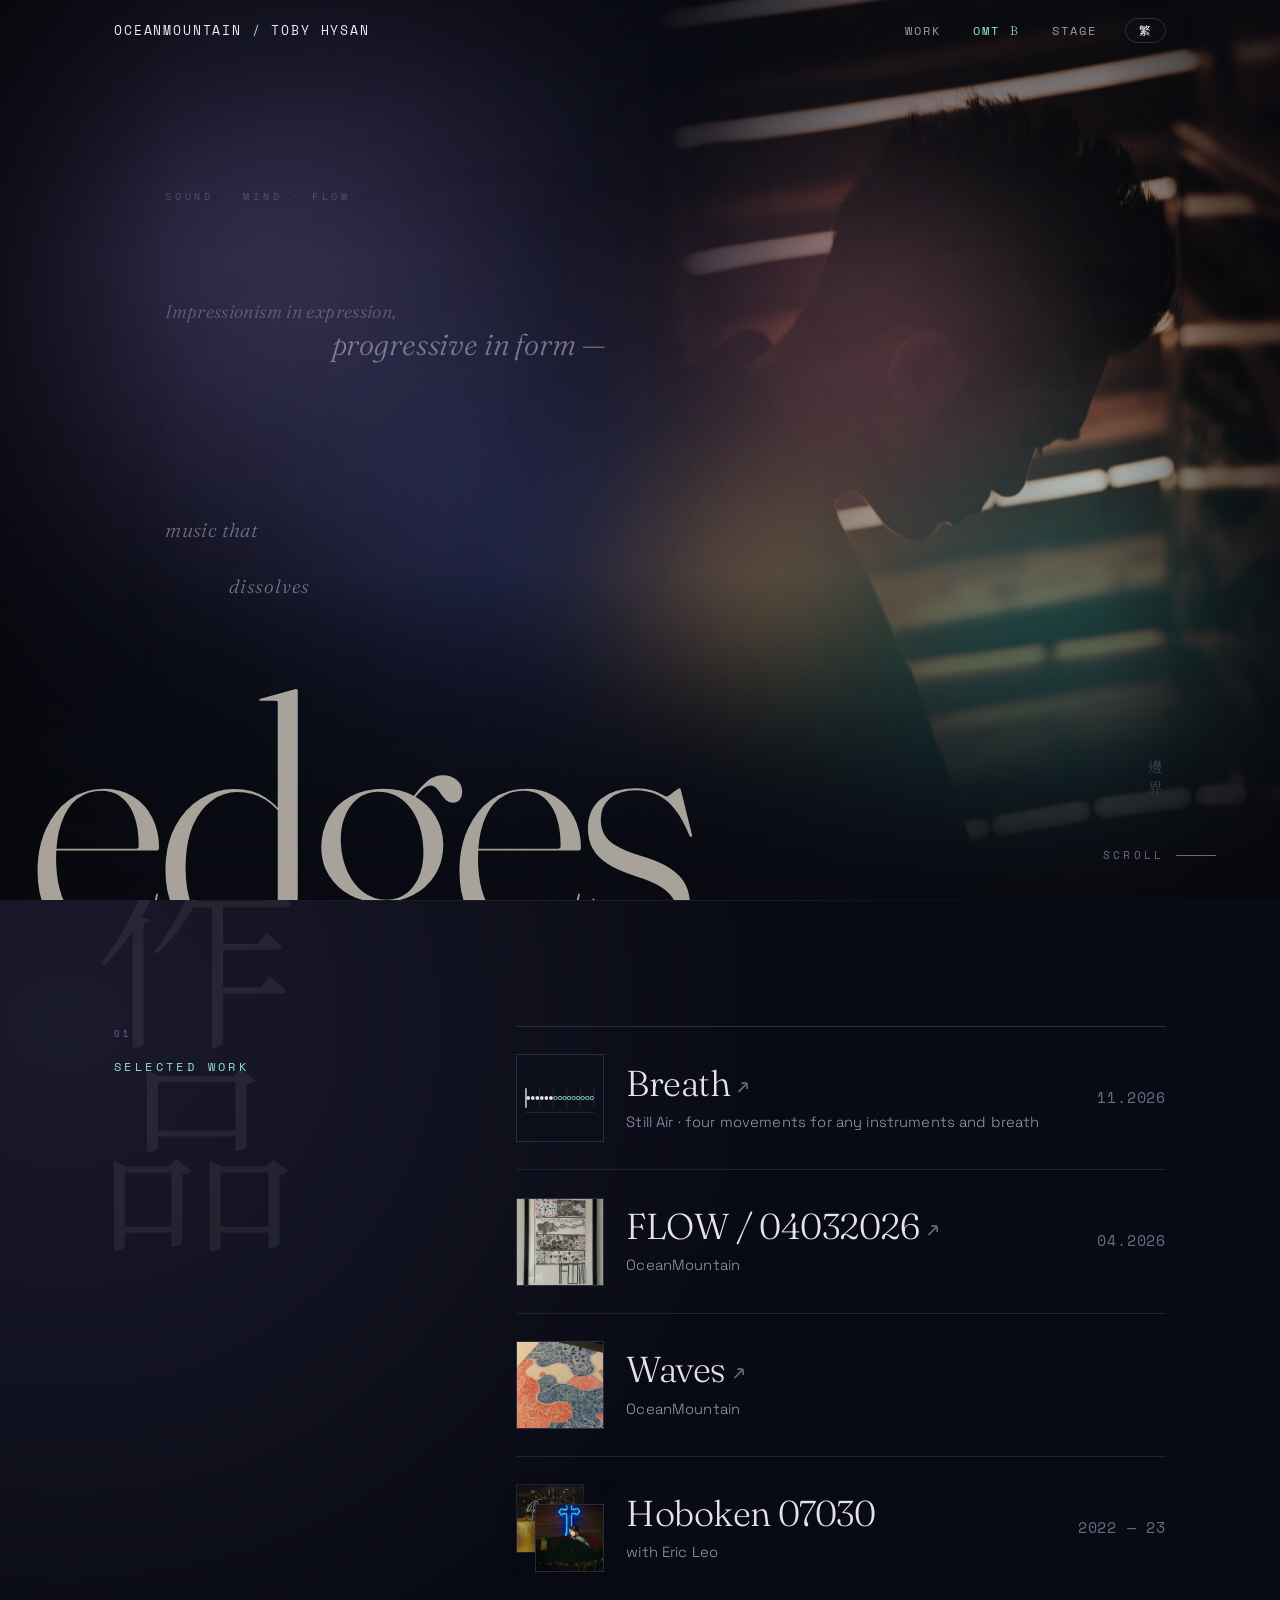
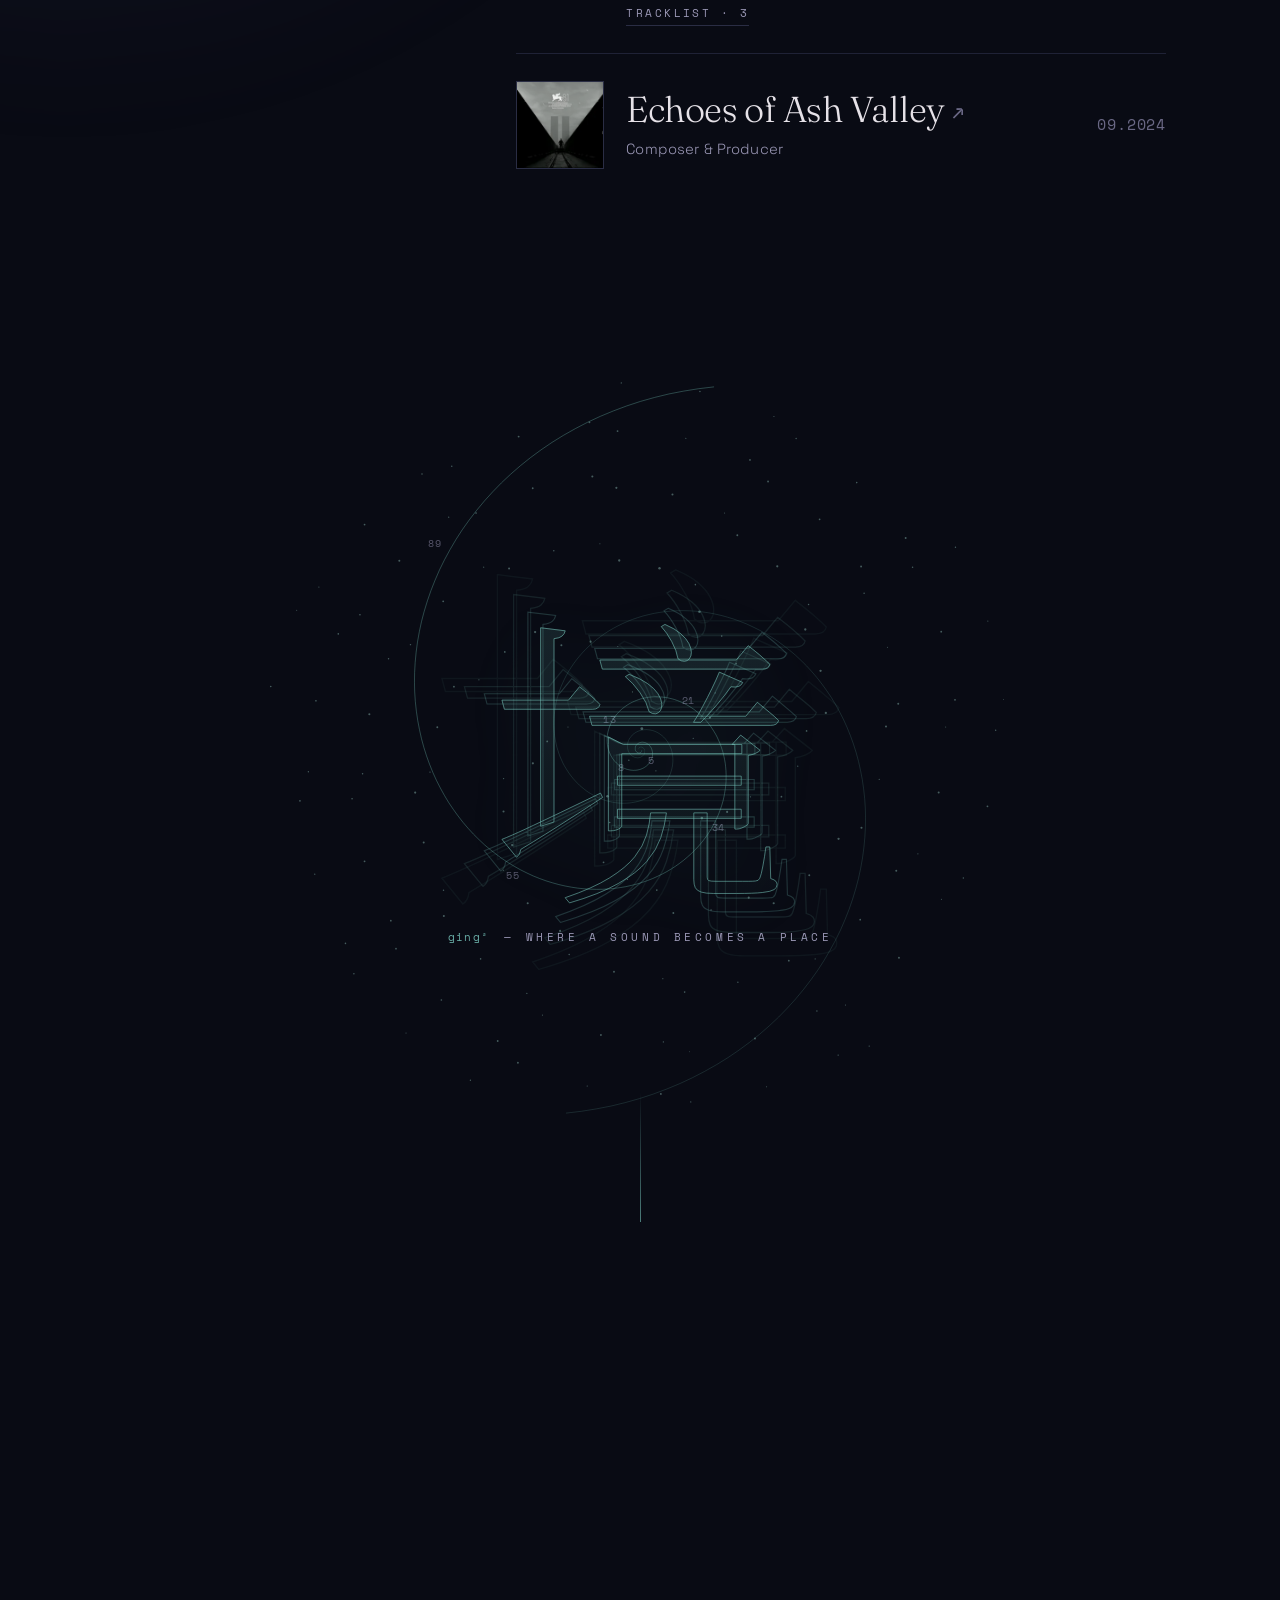
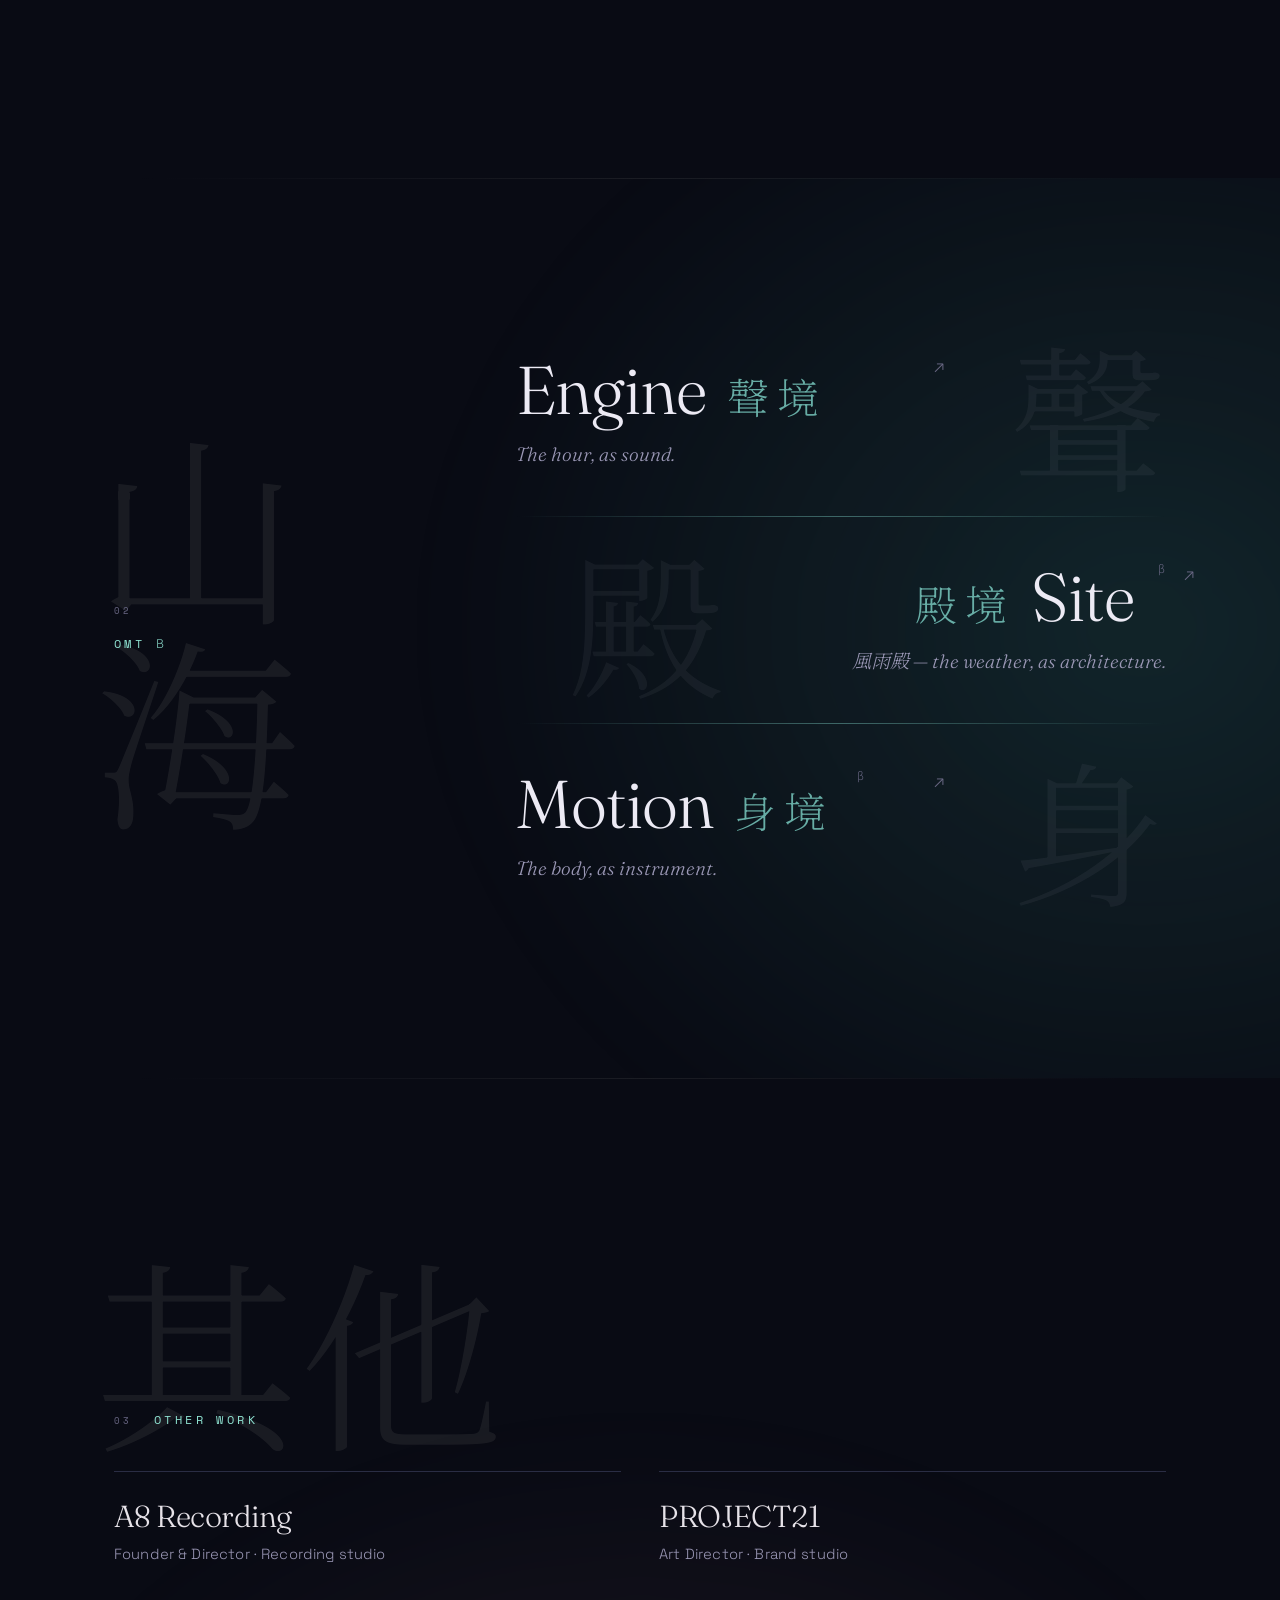
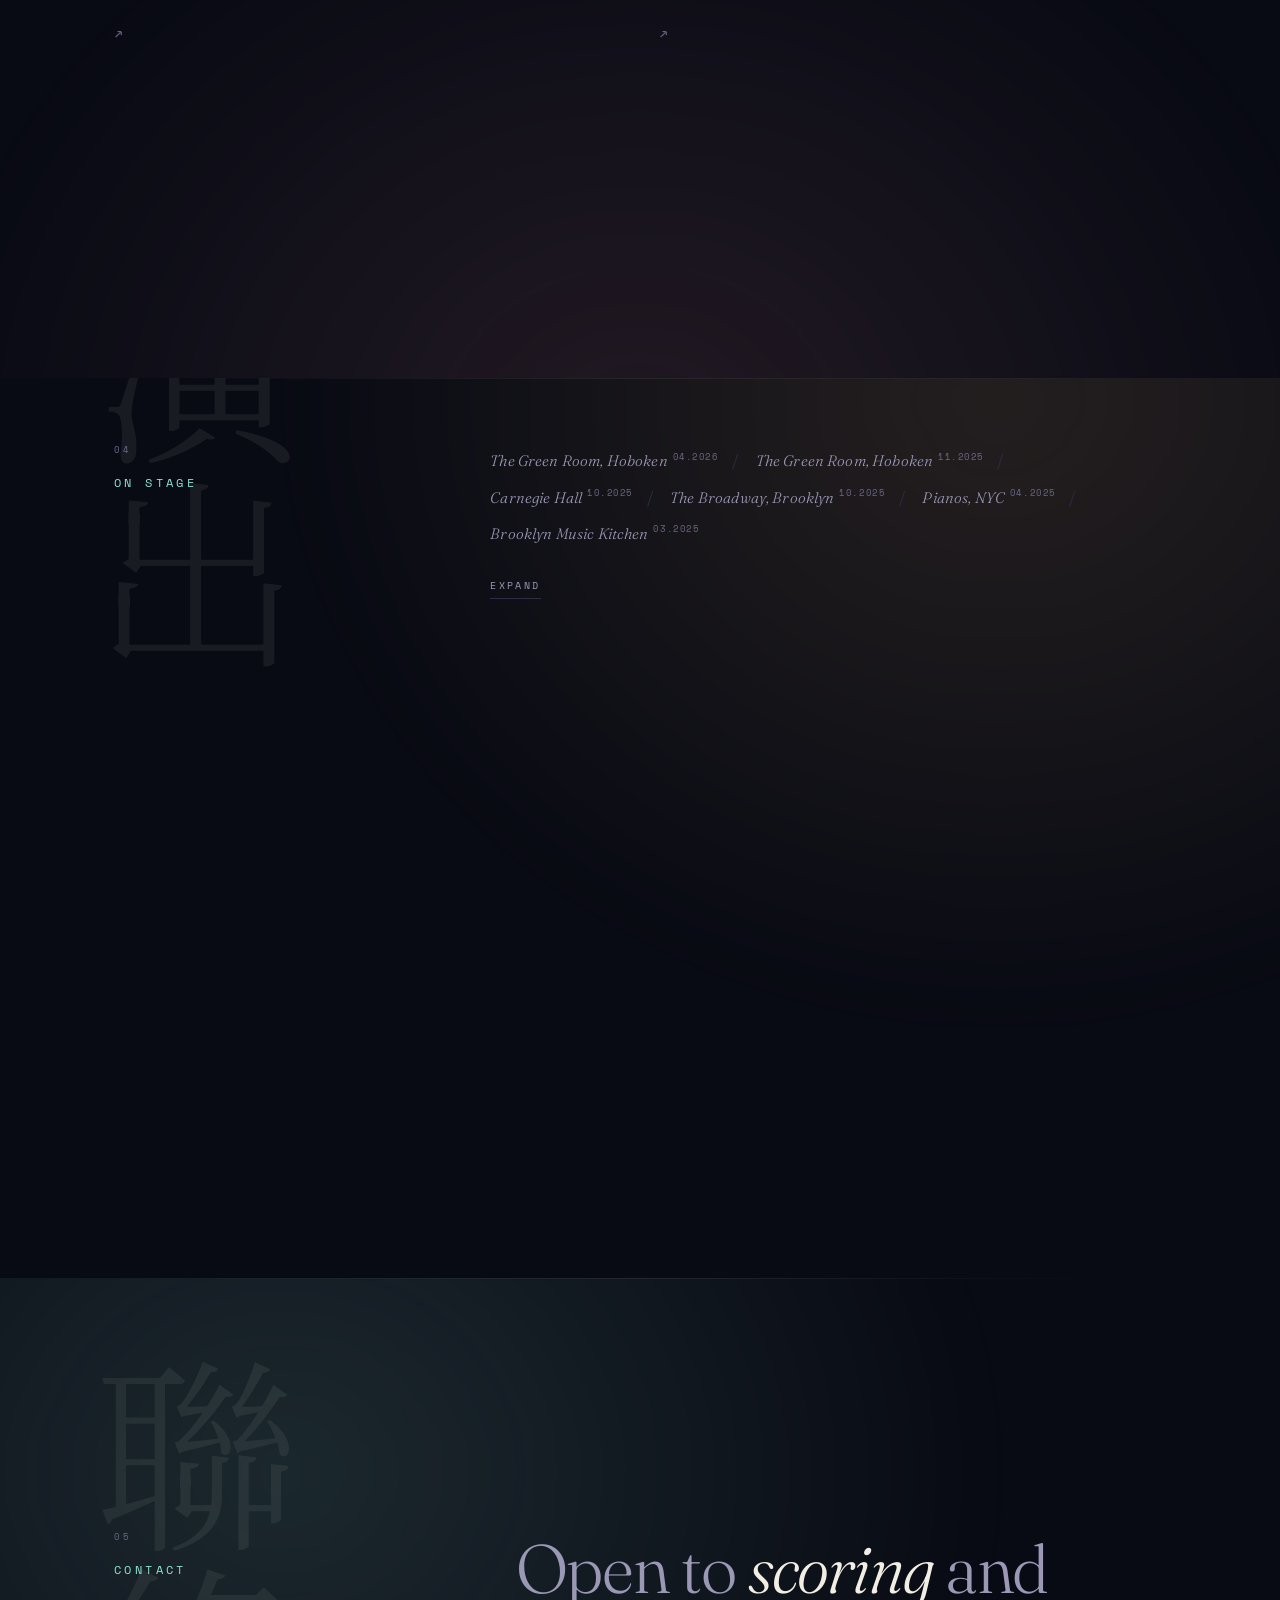
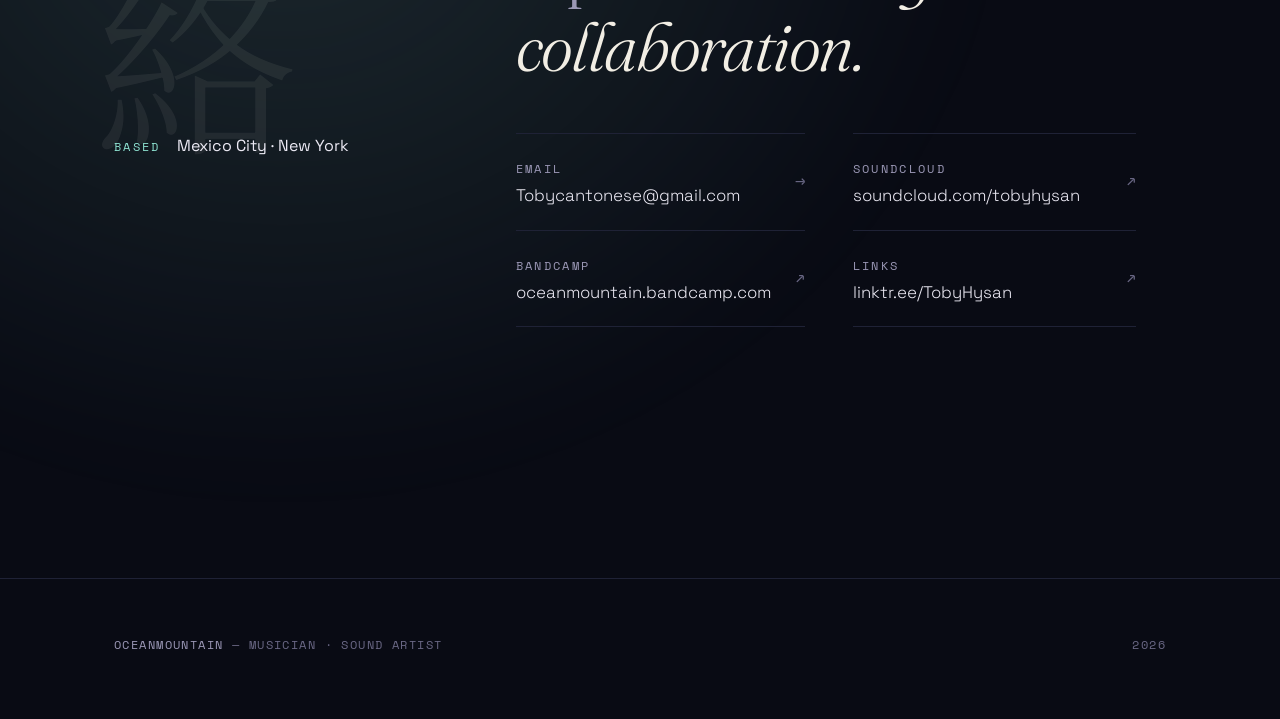
==== commit 18033e8a: "Home: Stage as a colophon — venues set as one quiet line of italic type Co-Authored-By: Claude Opus " ====
--- a/index.html
+++ b/index.html
@@ -416,18 +416,21 @@
 /* OMT trio: left, right, left */
 @media (min-width:980px){#omt .omt-item.site{padding-left:36%;padding-right:0}#omt .omt-item.body{padding-left:0;padding-right:30%}#omt .omt-item.body .go{right:30%}}
 
-  /* Stage, kept quiet: a footnote to the work, not the headline */
-  #stage{padding-block:clamp(3rem,6vw,5.5rem);}
-  #stage .seclabel{margin-bottom:1.4rem;}
-  #stage .perf .p{padding-block:.72rem;gap:1rem;}
-  #stage .perf .p .v{font-size:.92rem;letter-spacing:.02em;color:var(--haze);}
-  #stage .p .v small{font-size:.76rem;color:var(--faint);margin-top:.12rem;}
-  #stage .perf .p .y{font-size:.68rem;}
+  /* Stage as a colophon: venues set as one quiet line of type, not a list of shows */
+  #stage{padding-block:clamp(2.6rem,5vw,4.5rem);}
+  #stage .seclabel{margin-bottom:1.2rem;}
   #stage .wrap{row-gap:0;}
-  #stage .perf-toggle{margin-top:1.4rem;font-size:.64rem;justify-self:start;}
-  #stage .study{margin-top:2rem;}
+  #stage > .wrap > .perf, #stage .perf-more-inner > .perf{display:block;max-width:46rem;line-height:2.1;}
+  #stage > .wrap > .perf .p, #stage .perf-more-inner > .perf .p{display:inline;padding:0;border:0;white-space:nowrap;}
+  #stage > .wrap > .perf .p .v > span, #stage .perf-more-inner > .perf .p .v > span{white-space:normal;}
+  #stage > .wrap > .perf .p .v, #stage .perf-more-inner > .perf .p .v{display:inline;font-family:var(--serif);font-style:italic;font-weight:300;font-size:.95rem;letter-spacing:.01em;color:var(--haze);}
+  #stage > .wrap > .perf .p small, #stage .perf-more-inner > .perf .p small{display:none;}
+  #stage > .wrap > .perf .p .y, #stage .perf-more-inner > .perf .p .y{font-size:.58rem;color:var(--faint);vertical-align:super;margin-left:.3rem;letter-spacing:.06em;}
+  #stage > .wrap > .perf .p:not(:last-child)::after, #stage .perf-more-inner > .perf .p:not(:last-child)::after{content:"/";margin:0 .85rem;color:var(--line-2);font-style:normal;}
+  #stage .perf-more-inner > .perf{margin-top:.2rem;}
+  #stage .perf-toggle{margin-top:1.4rem;font-size:.62rem;justify-self:start;}
+  #stage .study{margin-top:2.2rem;}
   #stage .mentor{margin-top:1.2rem;font-size:.88rem;}
-  @media(min-width:780px){#stage .perf{column-gap:3rem;}}
 </style>
 <style>
 
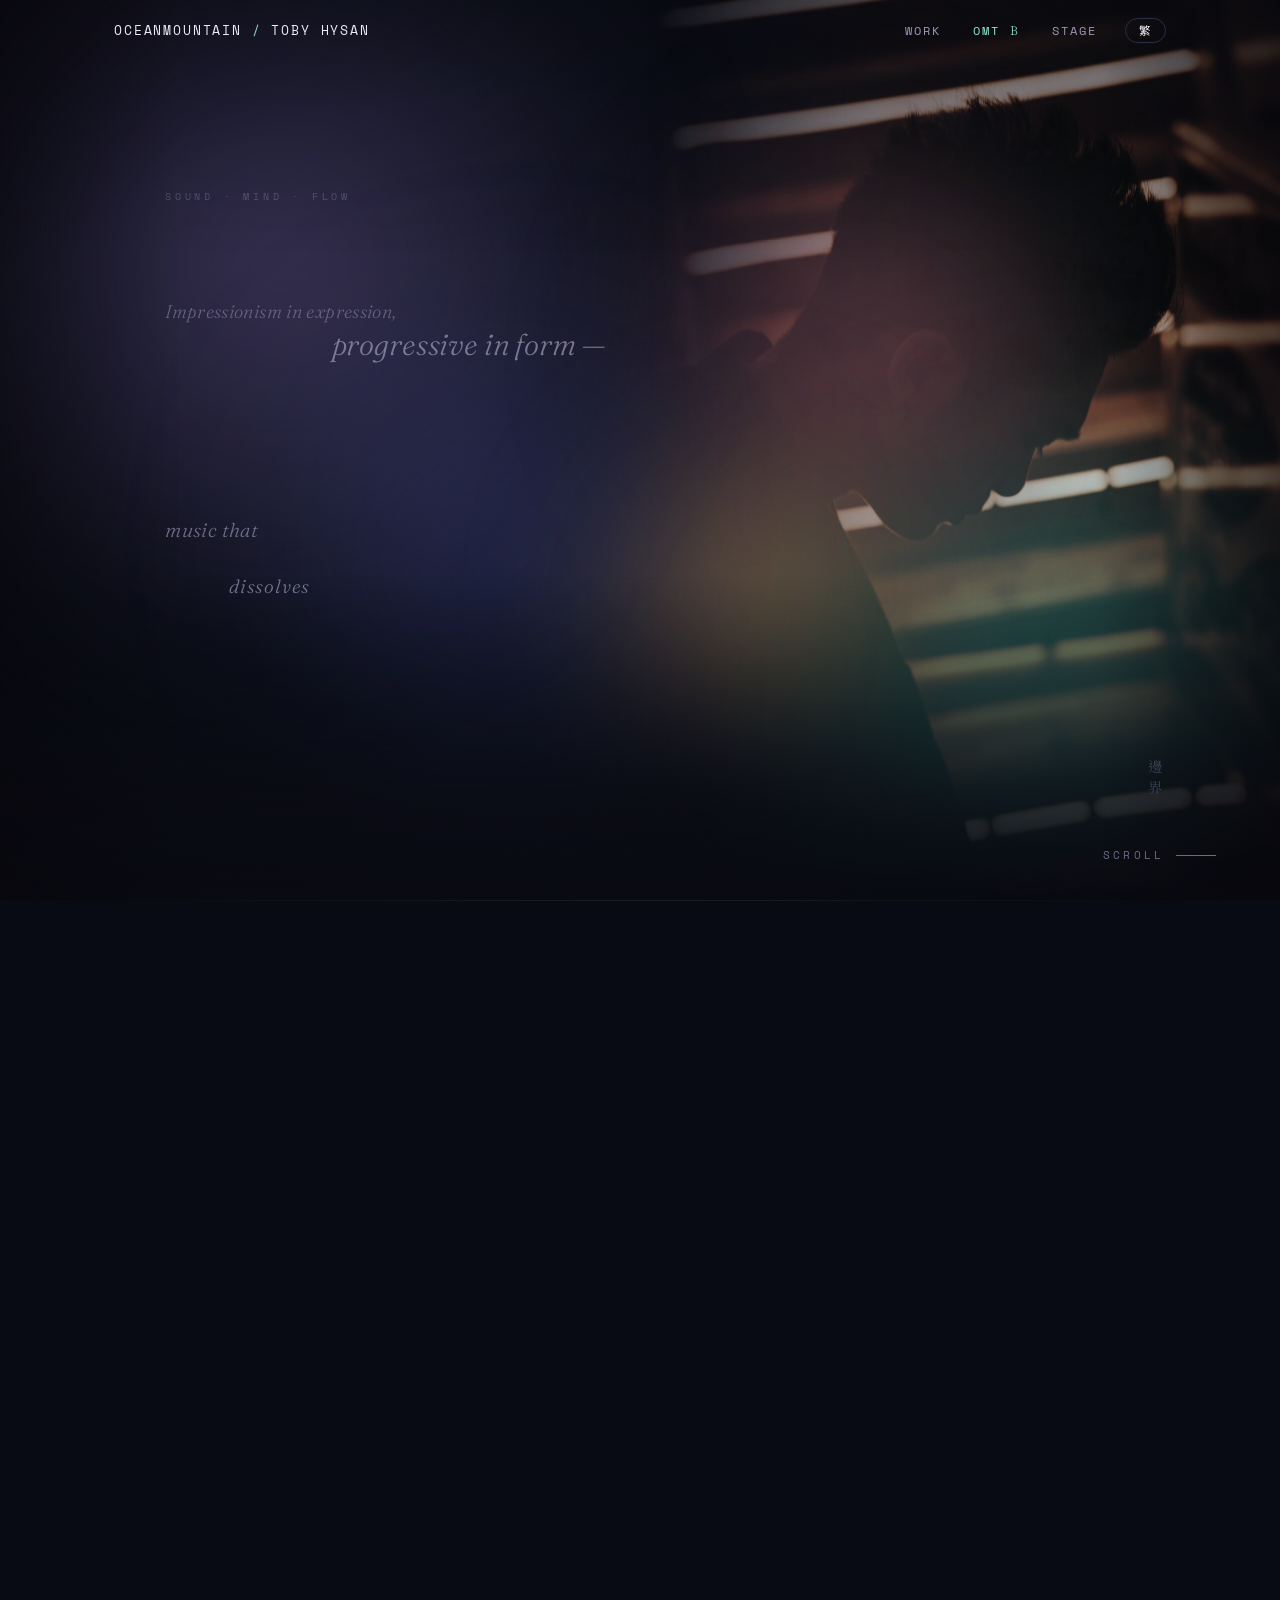
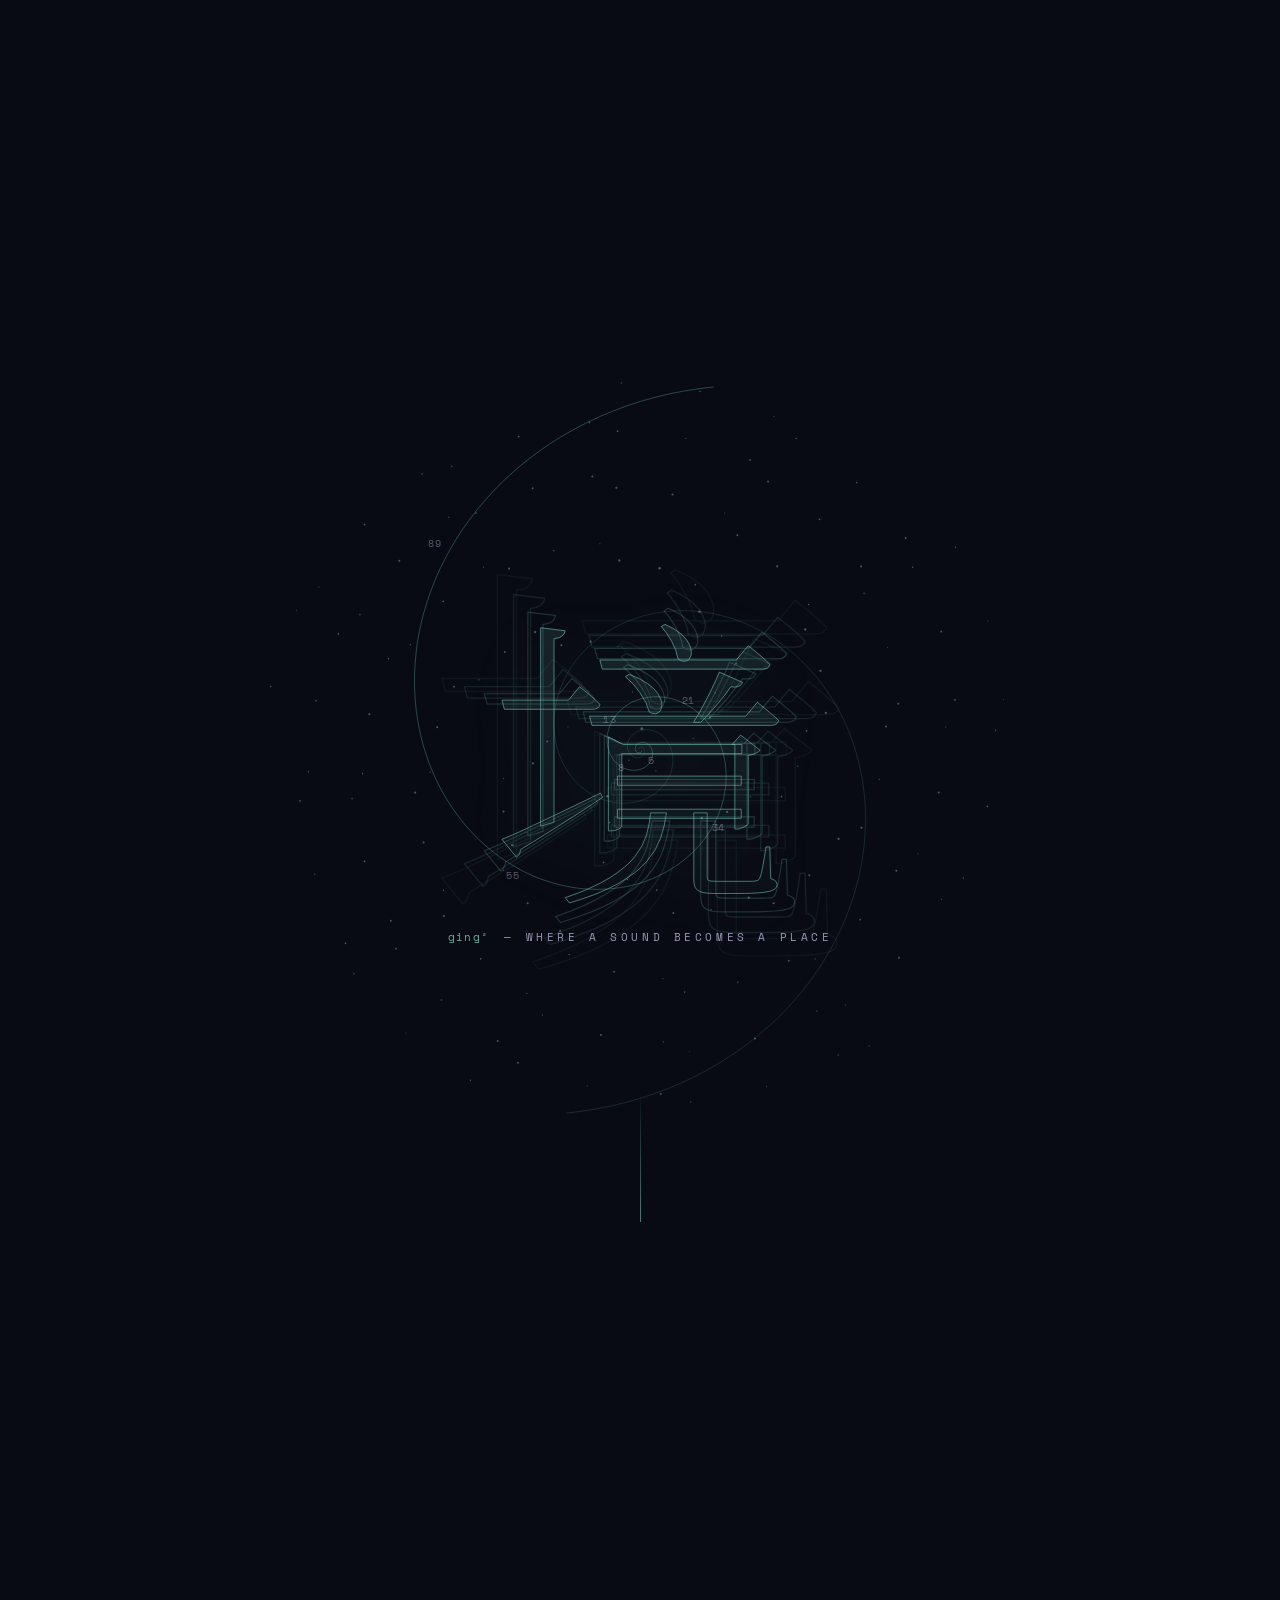
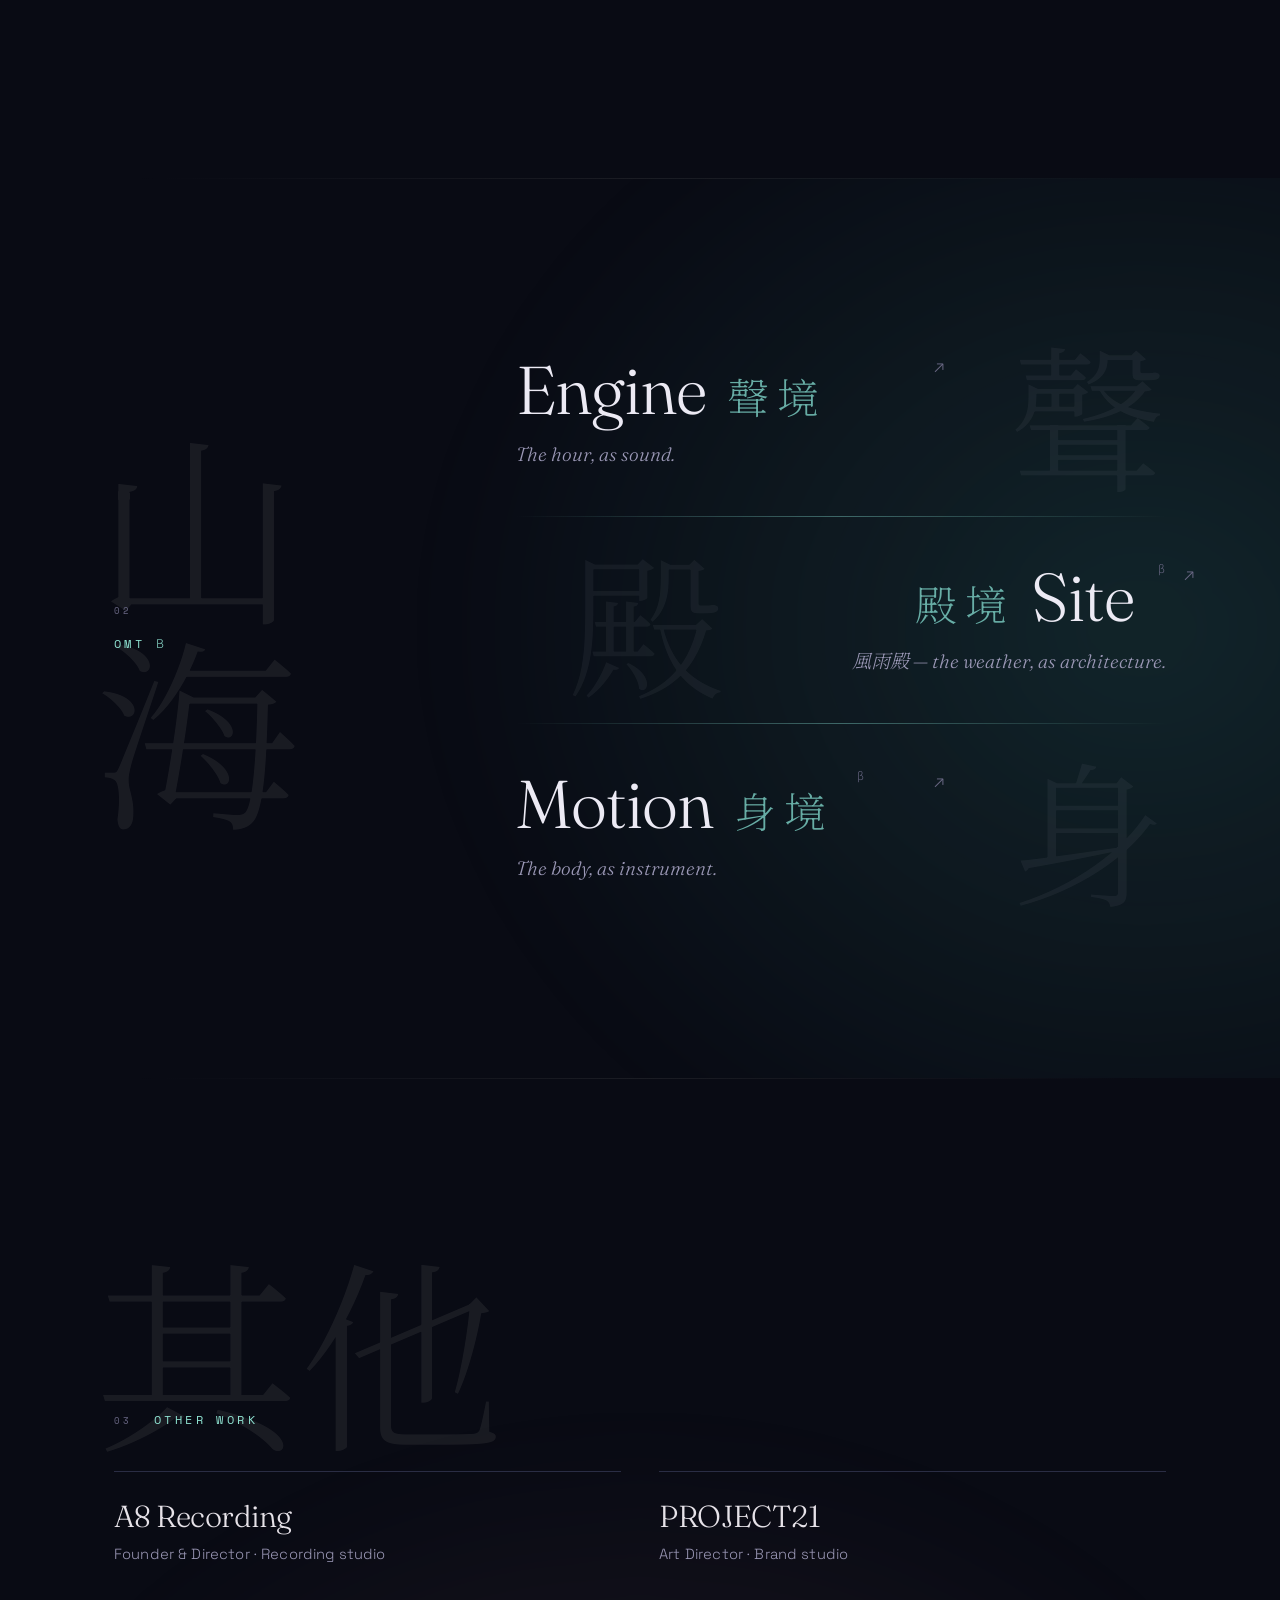
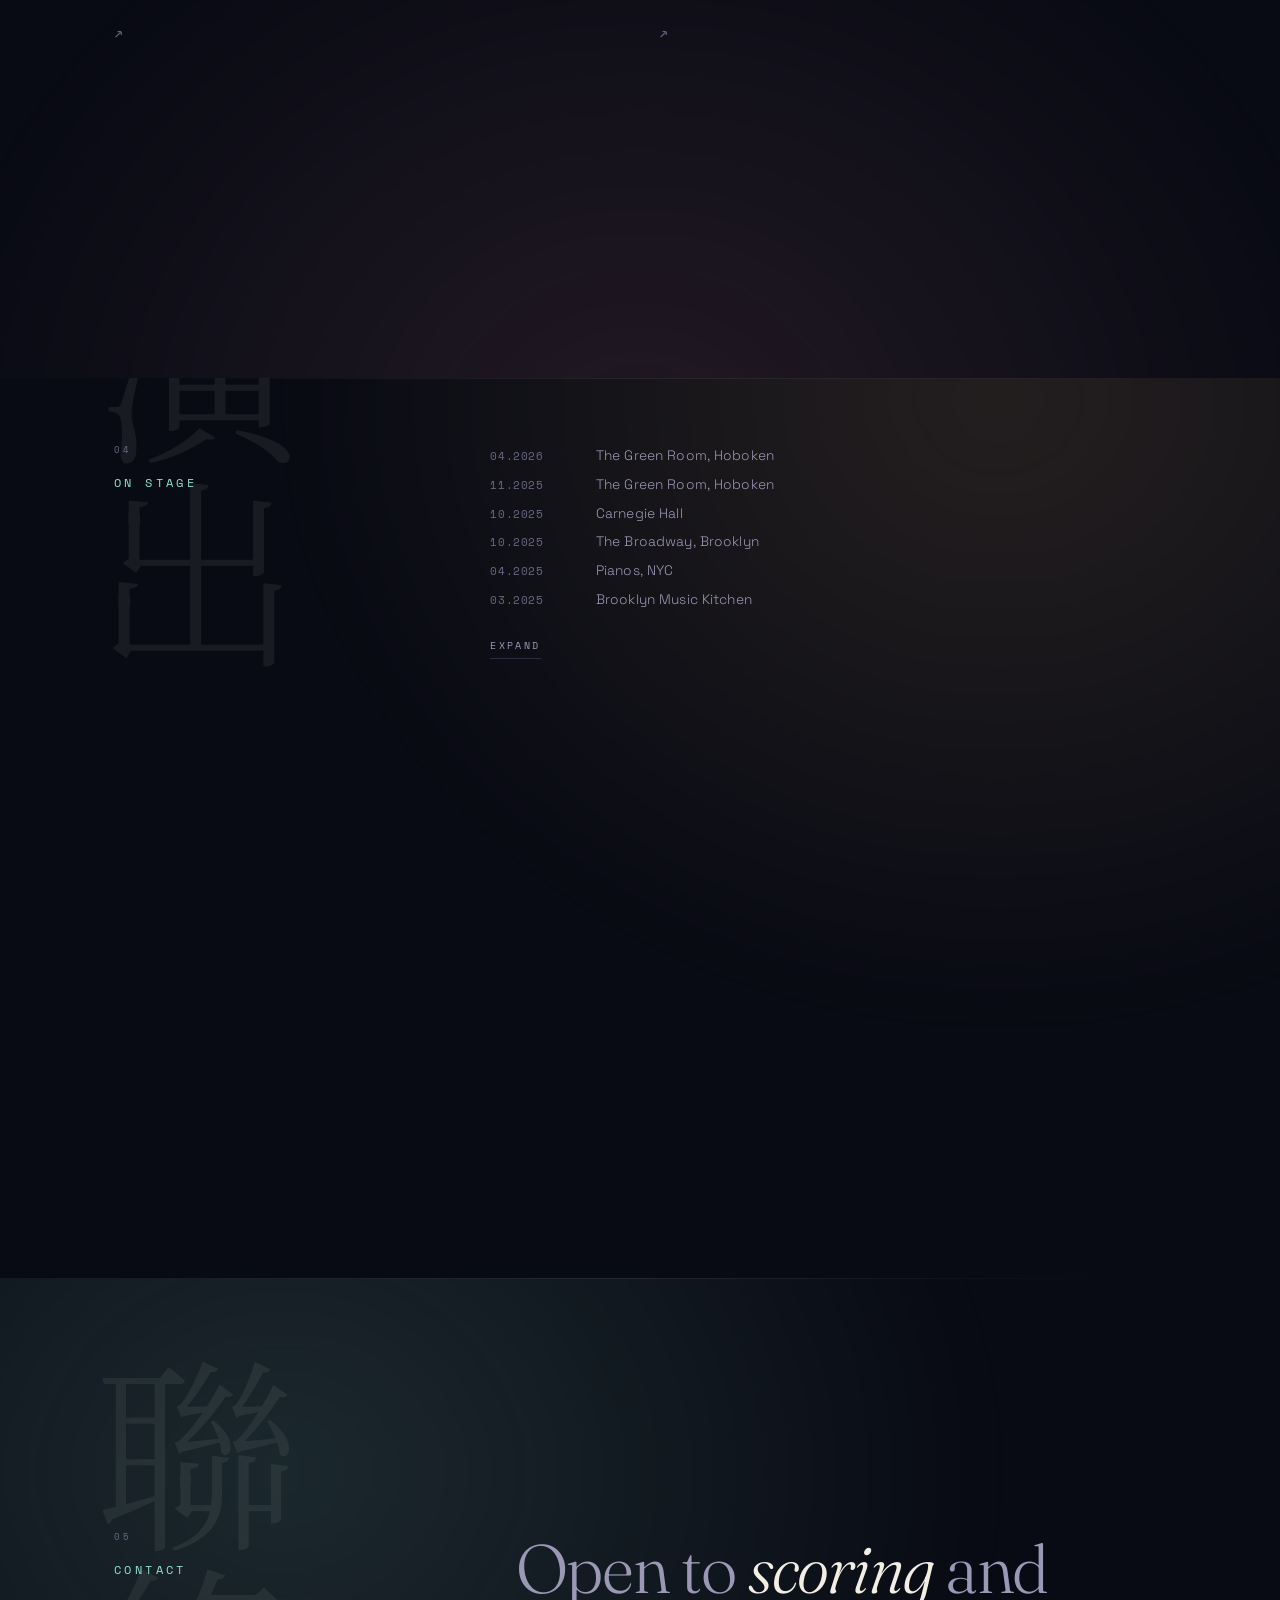
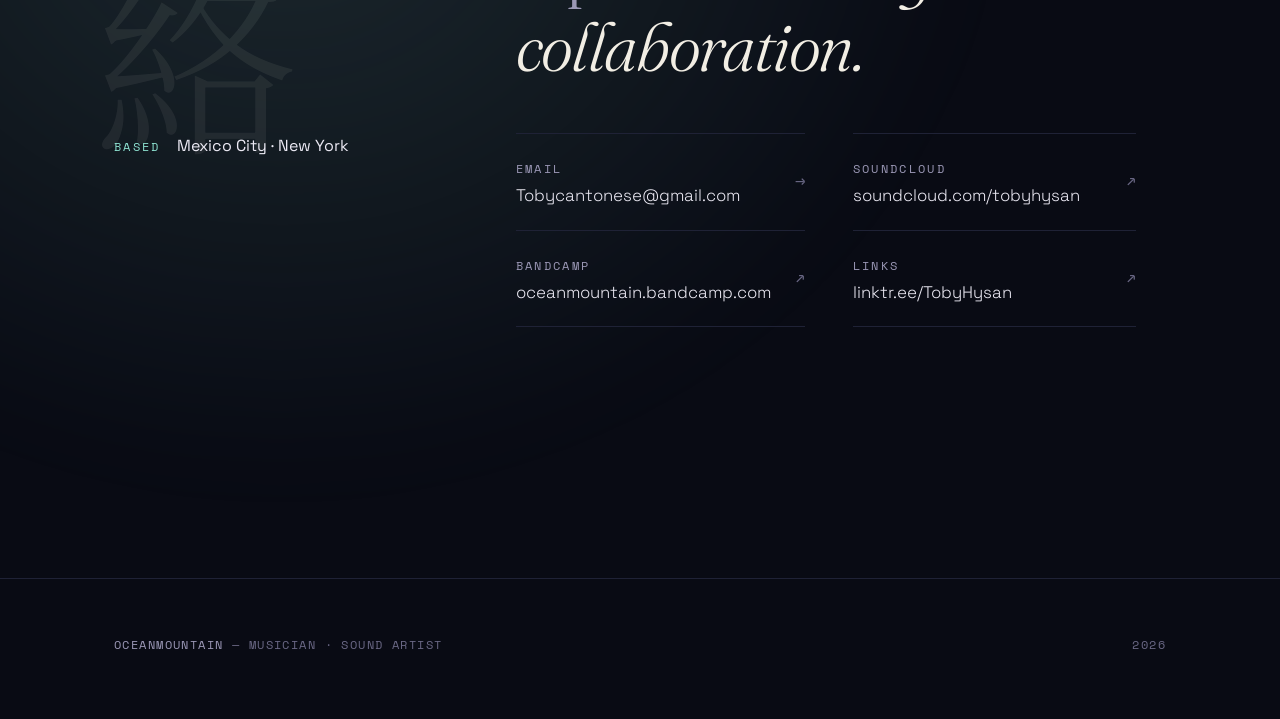
==== commit 458772c5: "Home: Stage and Education as a minimal gallery-CV list (date · venue) Co-Authored-By: Claude Opus 5." ====
--- a/index.html
+++ b/index.html
@@ -416,21 +416,25 @@
 /* OMT trio: left, right, left */
 @media (min-width:980px){#omt .omt-item.site{padding-left:36%;padding-right:0}#omt .omt-item.body{padding-left:0;padding-right:30%}#omt .omt-item.body .go{right:30%}}
 
-  /* Stage as a colophon: venues set as one quiet line of type, not a list of shows */
+  /* Stage, gallery-CV style: date · venue, one quiet column, nothing else */
   #stage{padding-block:clamp(2.6rem,5vw,4.5rem);}
   #stage .seclabel{margin-bottom:1.2rem;}
   #stage .wrap{row-gap:0;}
-  #stage > .wrap > .perf, #stage .perf-more-inner > .perf{display:block;max-width:46rem;line-height:2.1;}
-  #stage > .wrap > .perf .p, #stage .perf-more-inner > .perf .p{display:inline;padding:0;border:0;white-space:nowrap;}
-  #stage > .wrap > .perf .p .v > span, #stage .perf-more-inner > .perf .p .v > span{white-space:normal;}
-  #stage > .wrap > .perf .p .v, #stage .perf-more-inner > .perf .p .v{display:inline;font-family:var(--serif);font-style:italic;font-weight:300;font-size:.95rem;letter-spacing:.01em;color:var(--haze);}
+  #stage > .wrap > .perf, #stage .perf-more-inner > .perf{display:block;max-width:34rem;}
+  #stage > .wrap > .perf .p, #stage .perf-more-inner > .perf .p{display:grid;grid-template-columns:6.6rem 1fr;align-items:baseline;gap:0;padding:.32rem 0;border:0;}
+  #stage > .wrap > .perf .p .y, #stage .perf-more-inner > .perf .p .y{order:-1;font-size:.66rem;letter-spacing:.06em;color:var(--faint);}
+  #stage > .wrap > .perf .p .v, #stage .perf-more-inner > .perf .p .v{font-family:var(--sans);font-weight:300;font-size:.86rem;letter-spacing:.01em;color:var(--haze);}
   #stage > .wrap > .perf .p small, #stage .perf-more-inner > .perf .p small{display:none;}
-  #stage > .wrap > .perf .p .y, #stage .perf-more-inner > .perf .p .y{font-size:.58rem;color:var(--faint);vertical-align:super;margin-left:.3rem;letter-spacing:.06em;}
-  #stage > .wrap > .perf .p:not(:last-child)::after, #stage .perf-more-inner > .perf .p:not(:last-child)::after{content:"/";margin:0 .85rem;color:var(--line-2);font-style:normal;}
-  #stage .perf-more-inner > .perf{margin-top:.2rem;}
-  #stage .perf-toggle{margin-top:1.4rem;font-size:.62rem;justify-self:start;}
+  #stage .perf-toggle{margin-top:1.2rem;font-size:.62rem;justify-self:start;}
   #stage .study{margin-top:2.2rem;}
-  #stage .mentor{margin-top:1.2rem;font-size:.88rem;}
+  #stage .study .perf{display:block;max-width:34rem;}
+  #stage .study .perf .p{display:grid;grid-template-columns:6.6rem 1fr;align-items:baseline;gap:0;padding:.32rem 0;border:0;}
+  #stage .study .perf .p .y{order:-1;font-size:.66rem;letter-spacing:.06em;color:var(--faint);}
+  #stage .study .perf .p .v{font-family:var(--sans);font-weight:300;font-size:.86rem;letter-spacing:.01em;color:var(--haze);}
+  #stage .study .perf .p .v small{display:inline;font-size:.78rem;color:var(--faint);margin:0 0 0 .5rem;}
+  #stage .study-h{margin-bottom:.6rem;}
+  #stage .mentor{margin-top:1.4rem;font-size:.86rem;}
+  #stage .mentor b{font-weight:300;color:var(--haze);}
 </style>
 <style>
 
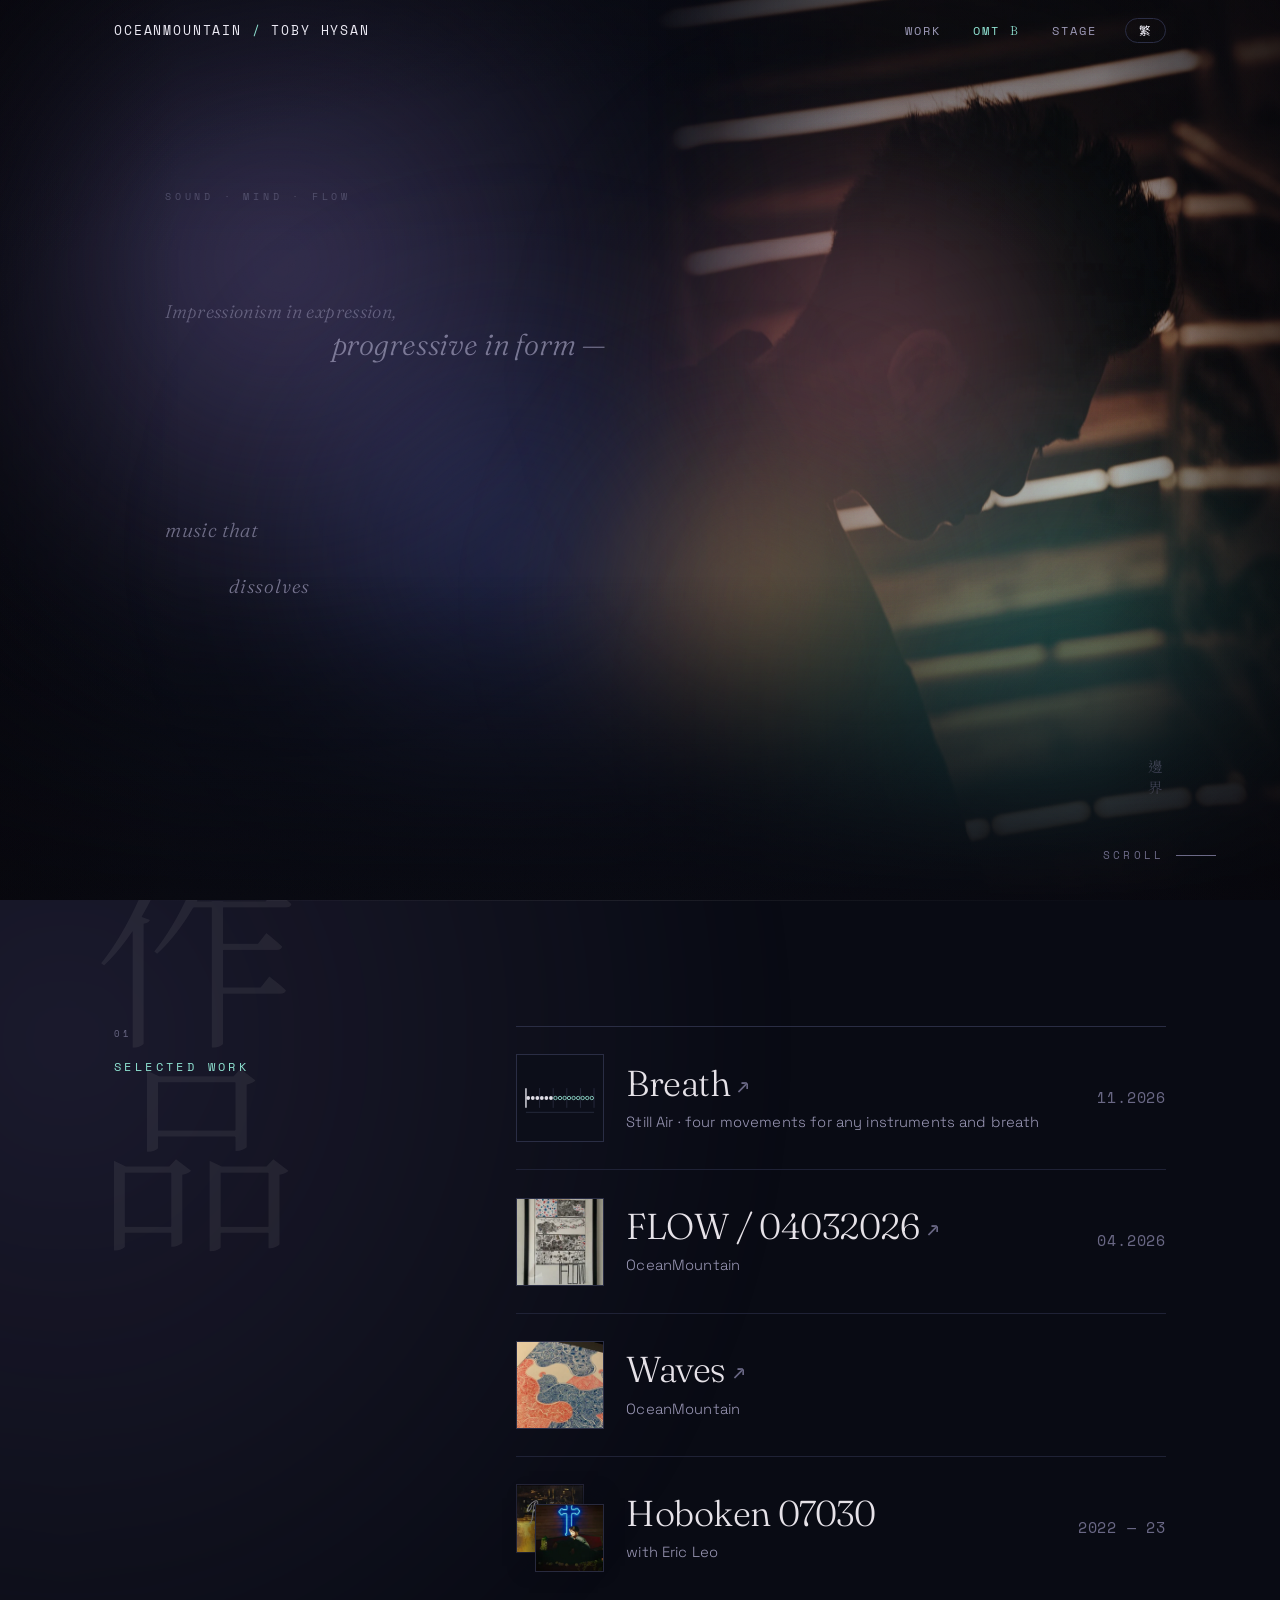
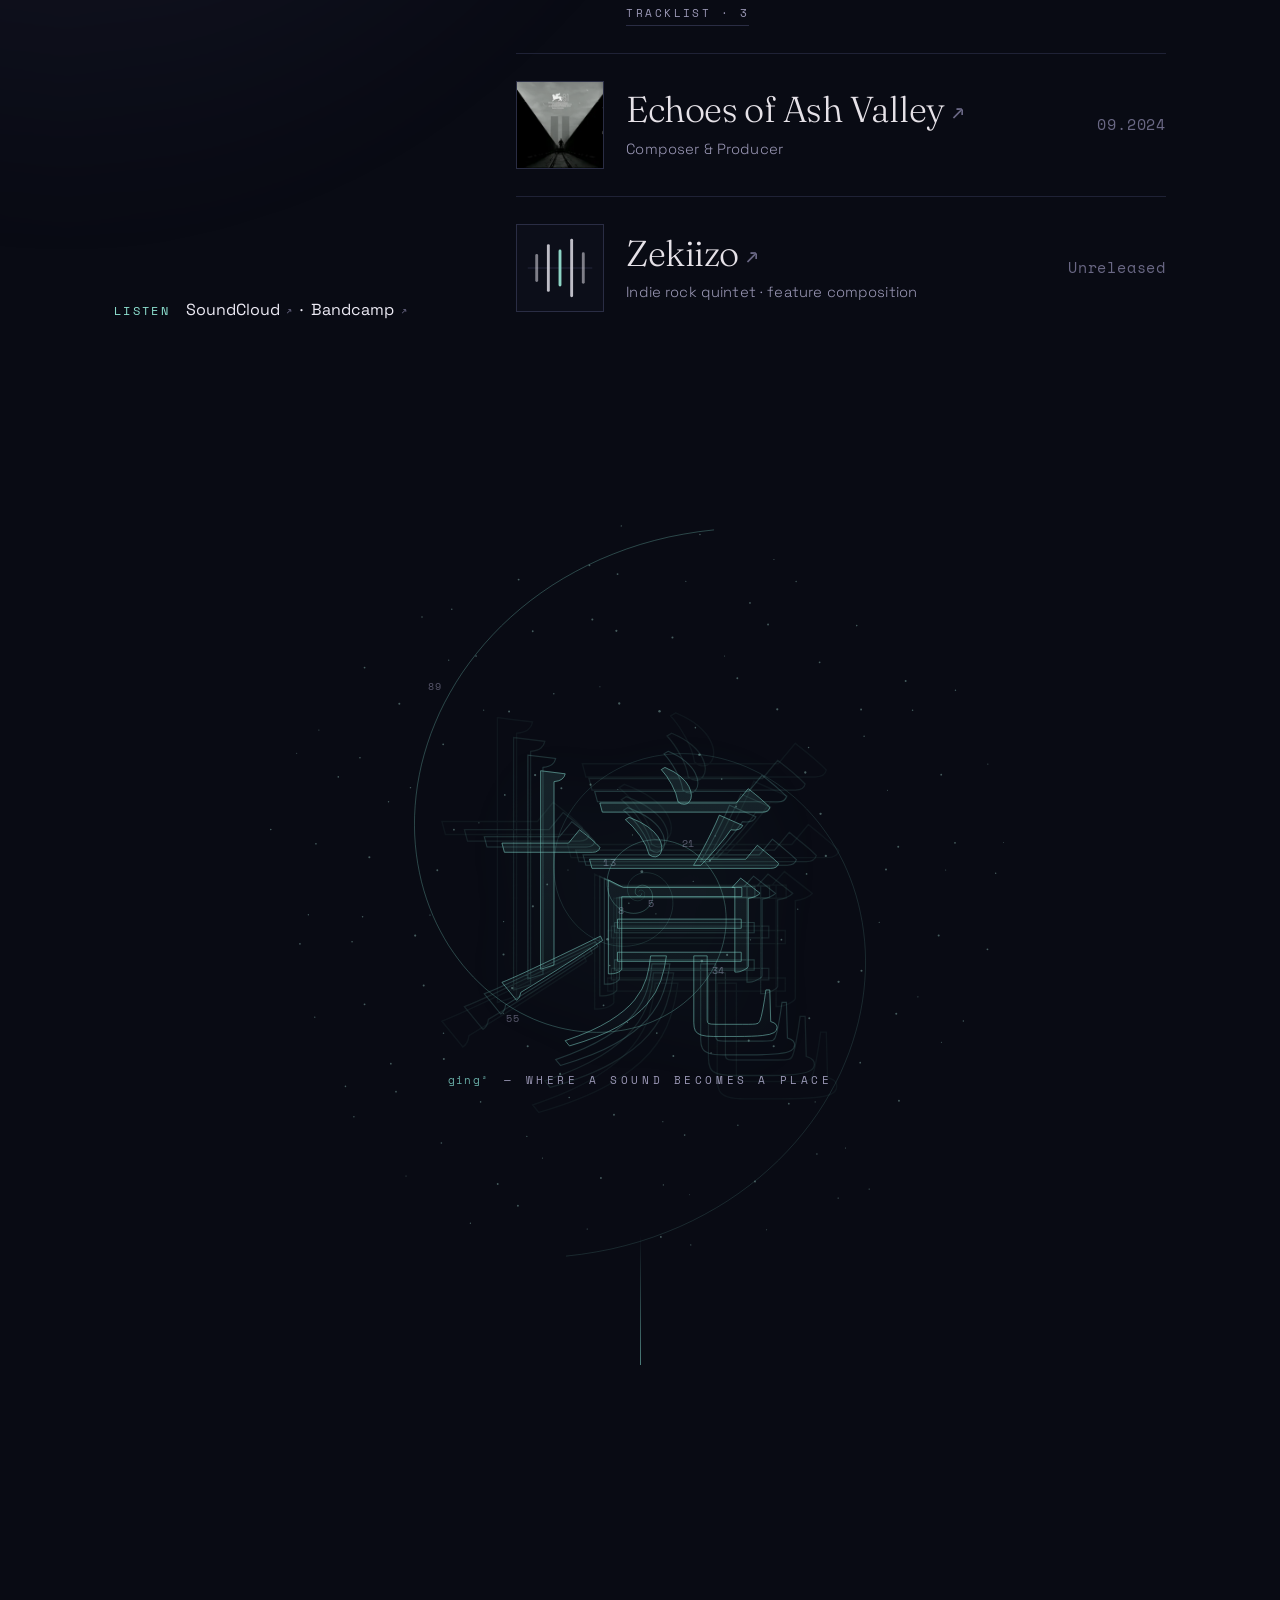
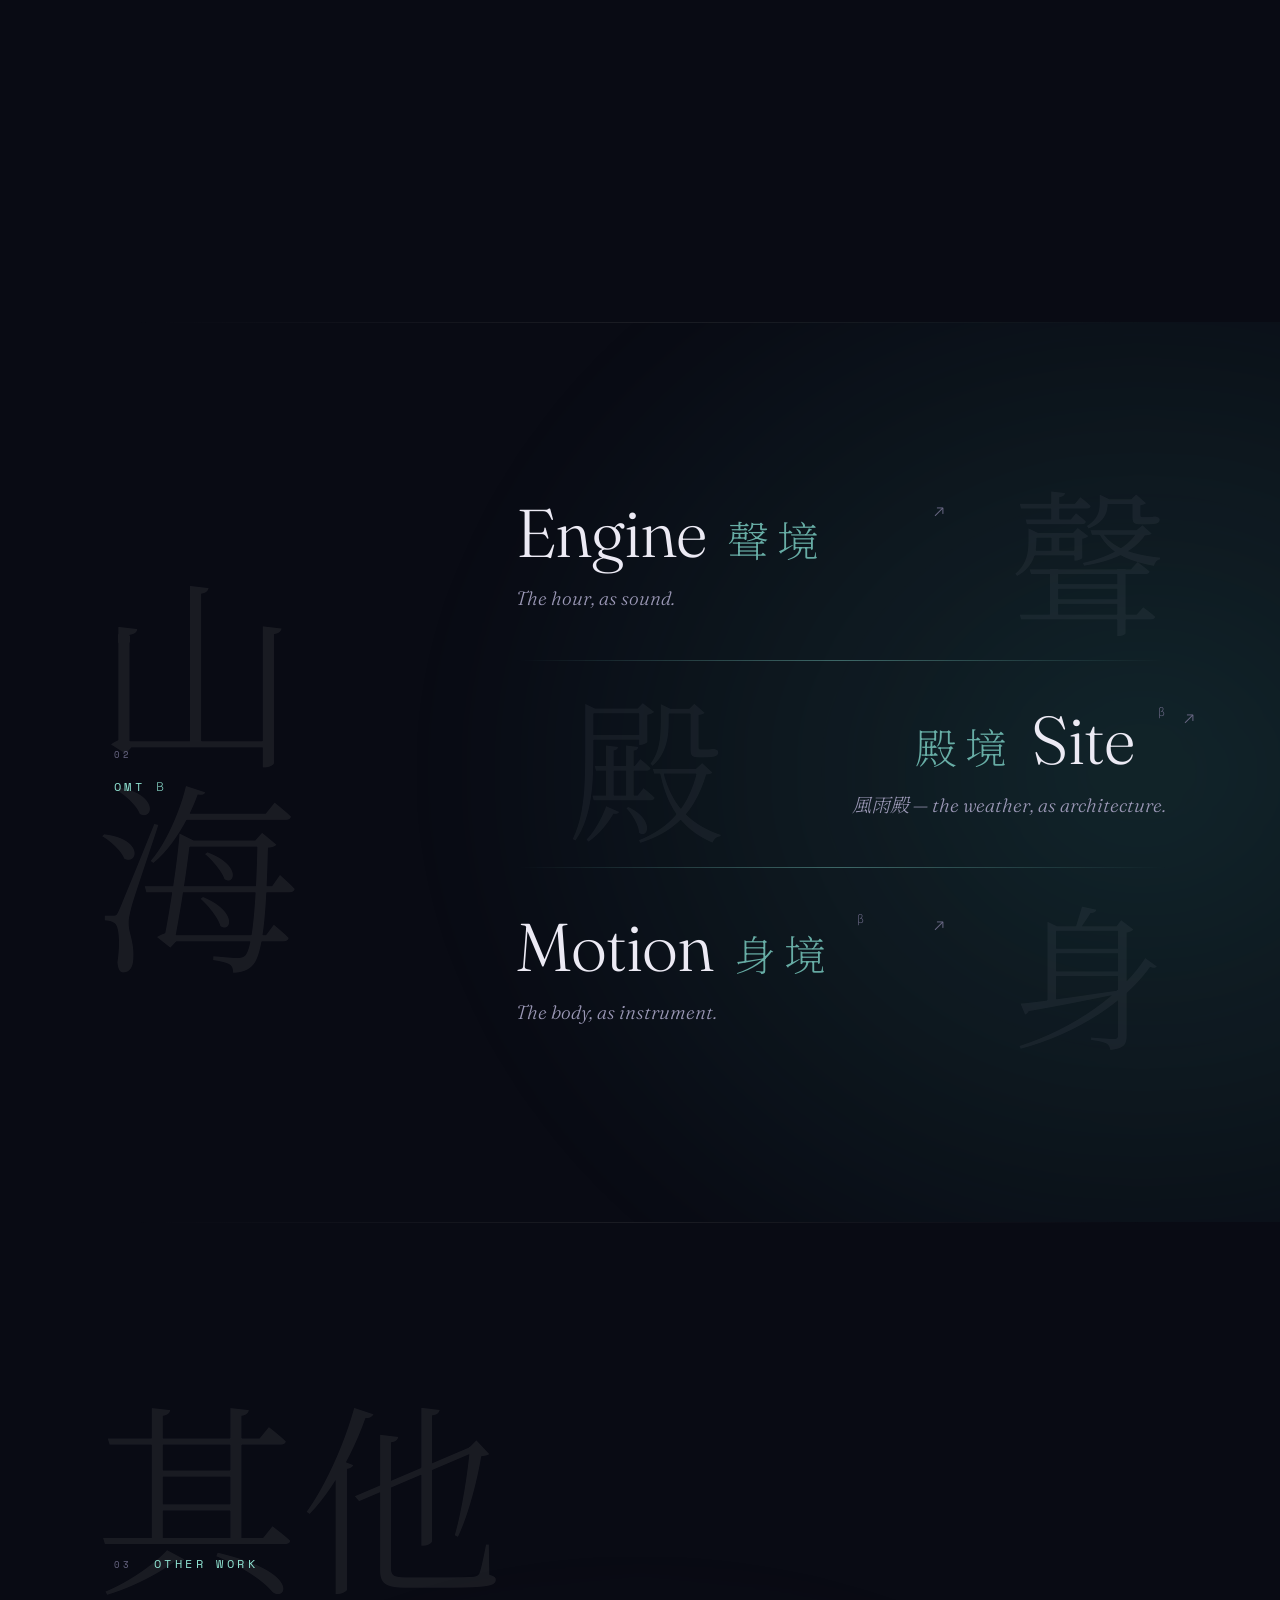
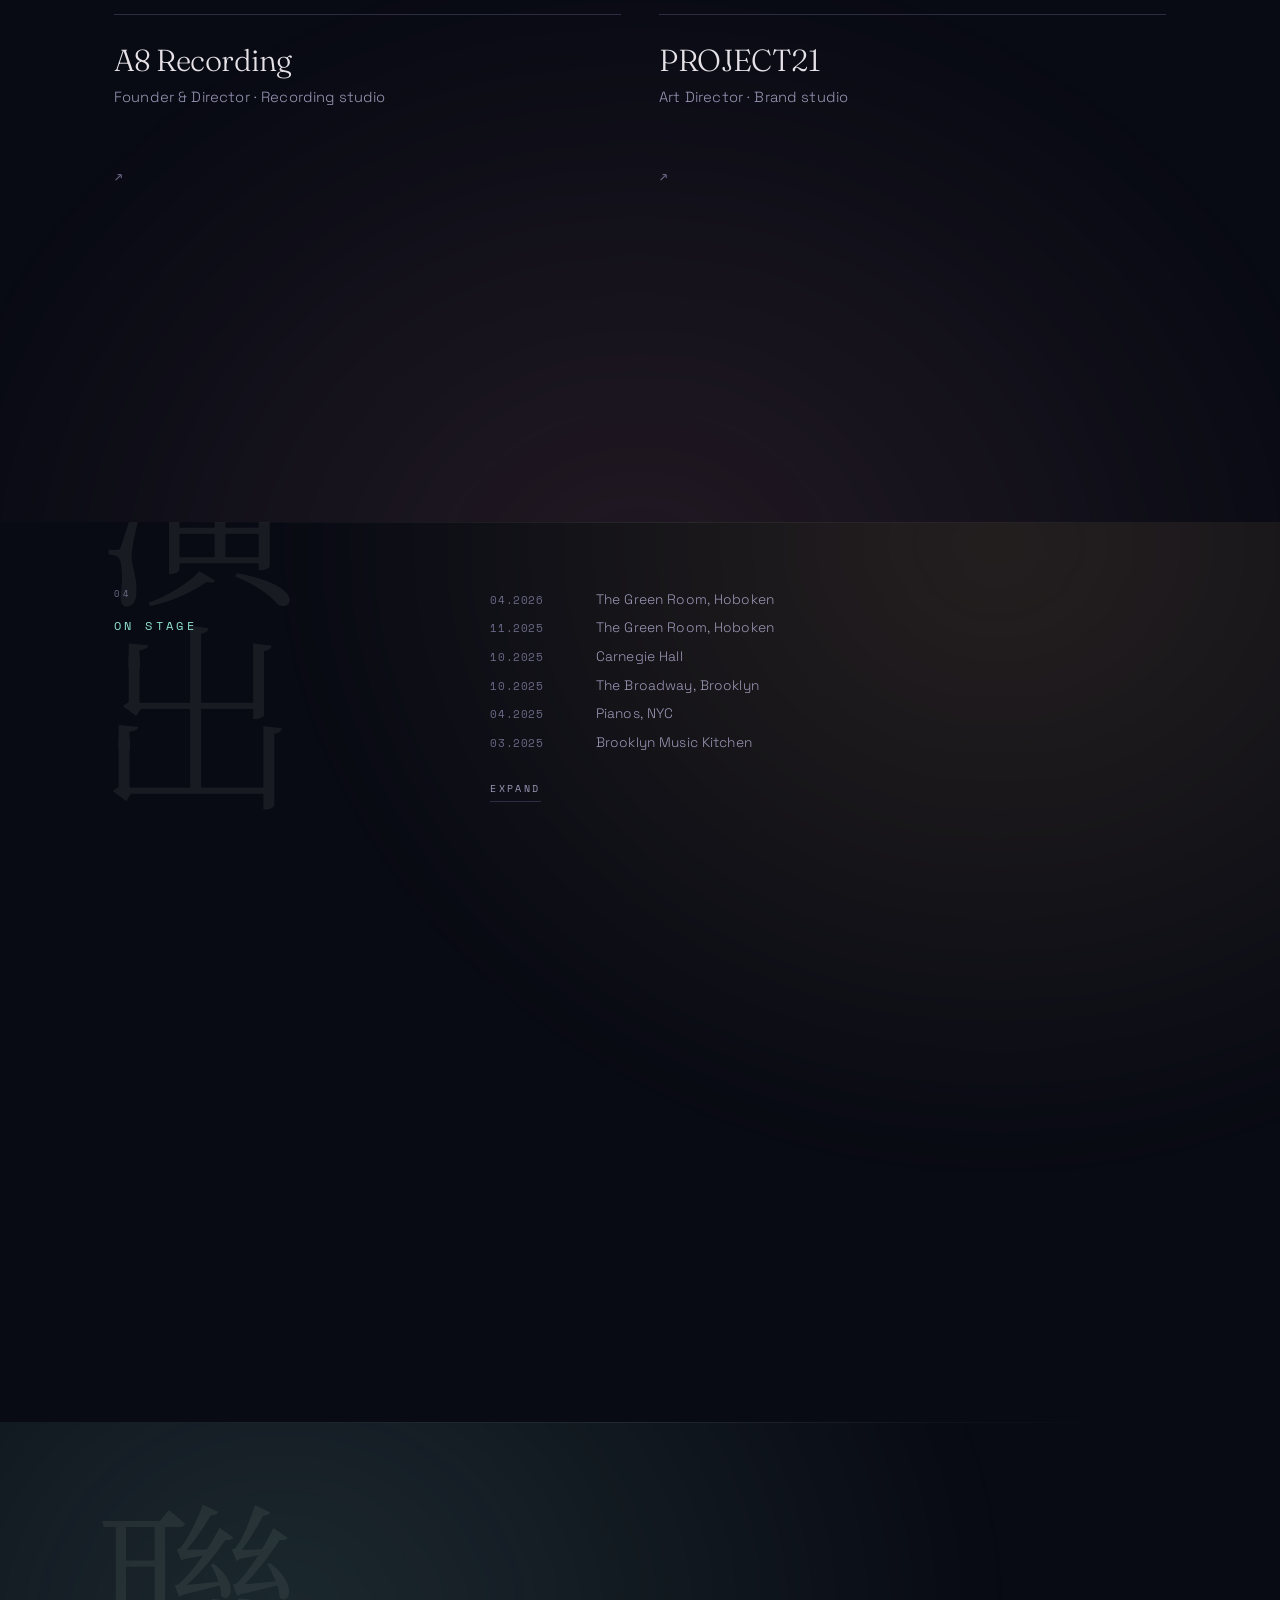
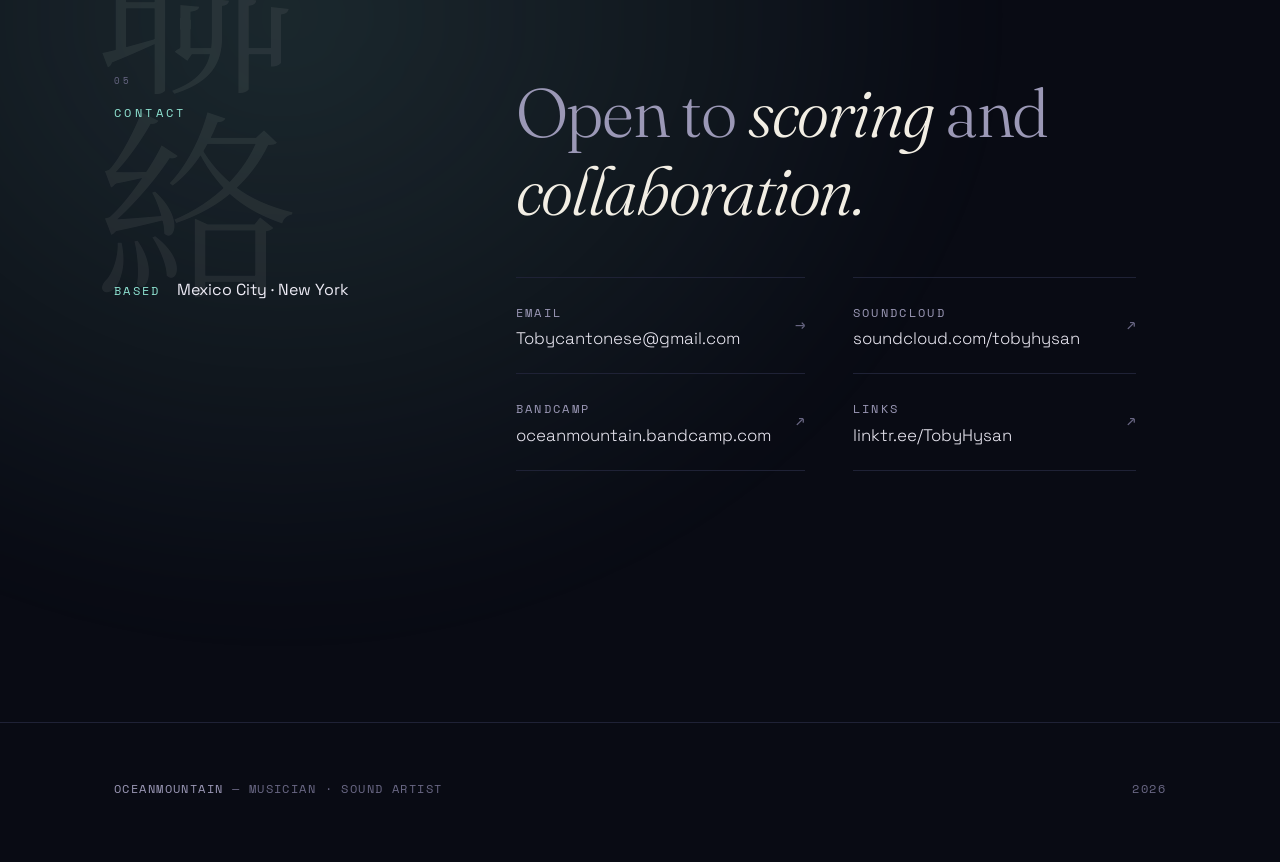
==== commit 6346df90: "Work: show Zekiizo — title, indie rock quintet tag, Unreleased, new cover Co-Authored-By: Claude Opu" ====
--- a/index.html
+++ b/index.html
@@ -950,12 +950,13 @@
           </div>
           <div class="meta"><span class="yr">09.2024</span></div>
         </div>
-        <div class="row" data-reveal hidden>
+        <div class="row" data-reveal>
           <div class="title has-cover">
-            <span class="cover blank" aria-hidden="true"></span>
-            <a href="https://untitled.stream/library/project/8Cf3cV7HNGSS57Z9SdazQ" target="_blank" rel="noopener" class="work-link">Unreleased <span class="arr">↗</span></a>
-            <span class="role" data-i18n="work6_role">Feature composition with Zekiizo</span>
+            <a class="cover" href="https://untitled.stream/library/project/8Cf3cV7HNGSS57Z9SdazQ" target="_blank" rel="noopener" tabindex="-1" aria-hidden="true"><img src="covers/zekiizo.svg" alt="Cover for Zekiizo" width="96" height="96" loading="lazy" decoding="async"></a>
+            <a href="https://untitled.stream/library/project/8Cf3cV7HNGSS57Z9SdazQ" target="_blank" rel="noopener" class="work-link">Zekiizo <span class="arr">↗</span></a>
+            <span class="role" data-i18n="work6_role">Indie rock quintet · feature composition</span>
           </div>
+          <div class="meta"><span class="yr" data-i18n="work6_yr">Unreleased</span></div>
         </div>
       </div>
       <p class="mentor" data-reveal><span class="lbl" data-i18n="lbl_listen">Listen</span><b><a href="https://soundcloud.com/tobyhysan" target="_blank" rel="noopener" class="work-link">SoundCloud <span class="arr">↗</span></a>&nbsp;&nbsp;·&nbsp;&nbsp;<a href="https://oceanmountain.bandcamp.com/music" target="_blank" rel="noopener" class="work-link">Bandcamp <span class="arr">↗</span></a></b></p>
@@ -1232,7 +1233,8 @@
       work2_role:{en:"Feature composition with Eric Leo",zh:"Feature composition with Eric Leo"},
       work4_role:{en:"Feature composition with Eric Leo",zh:"Feature composition with Eric Leo"},
       work5_role:{en:"Feature composition with Eric Leo",zh:"Feature composition with Eric Leo"},
-      work6_role:{en:"Feature composition with Zekiizo",zh:"與 Zekiizo 合作創作"},
+      work6_role:{en:"Indie rock quintet · feature composition",zh:"獨立搖滾五重奏 · 合作創作"},
+      work6_yr:{en:"Unreleased",zh:"未發行"},
       album1_role:{en:'with Eric Leo',zh:'與 Eric Leo'},
       track_more:{en:"Tracklist · 3",zh:"曲目 · 3"},
       track_less:{en:"Close",zh:"收起"},
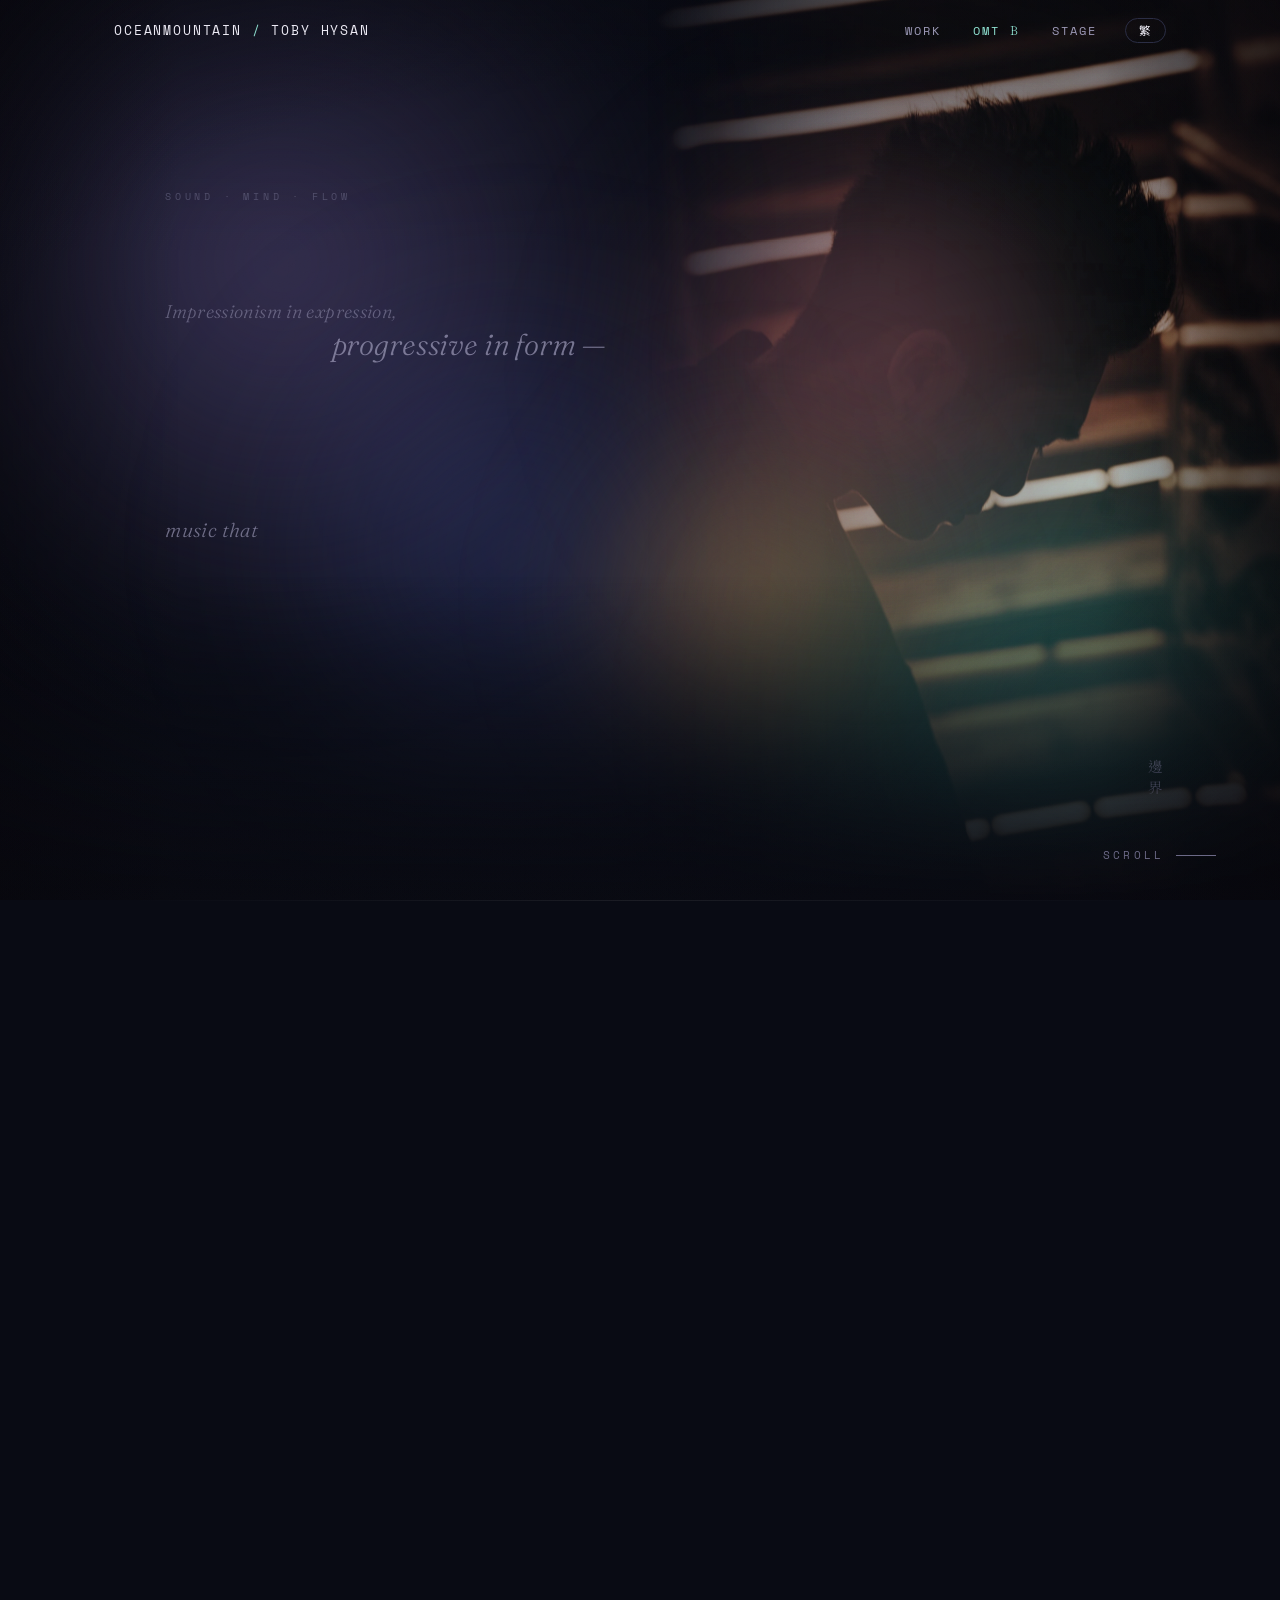
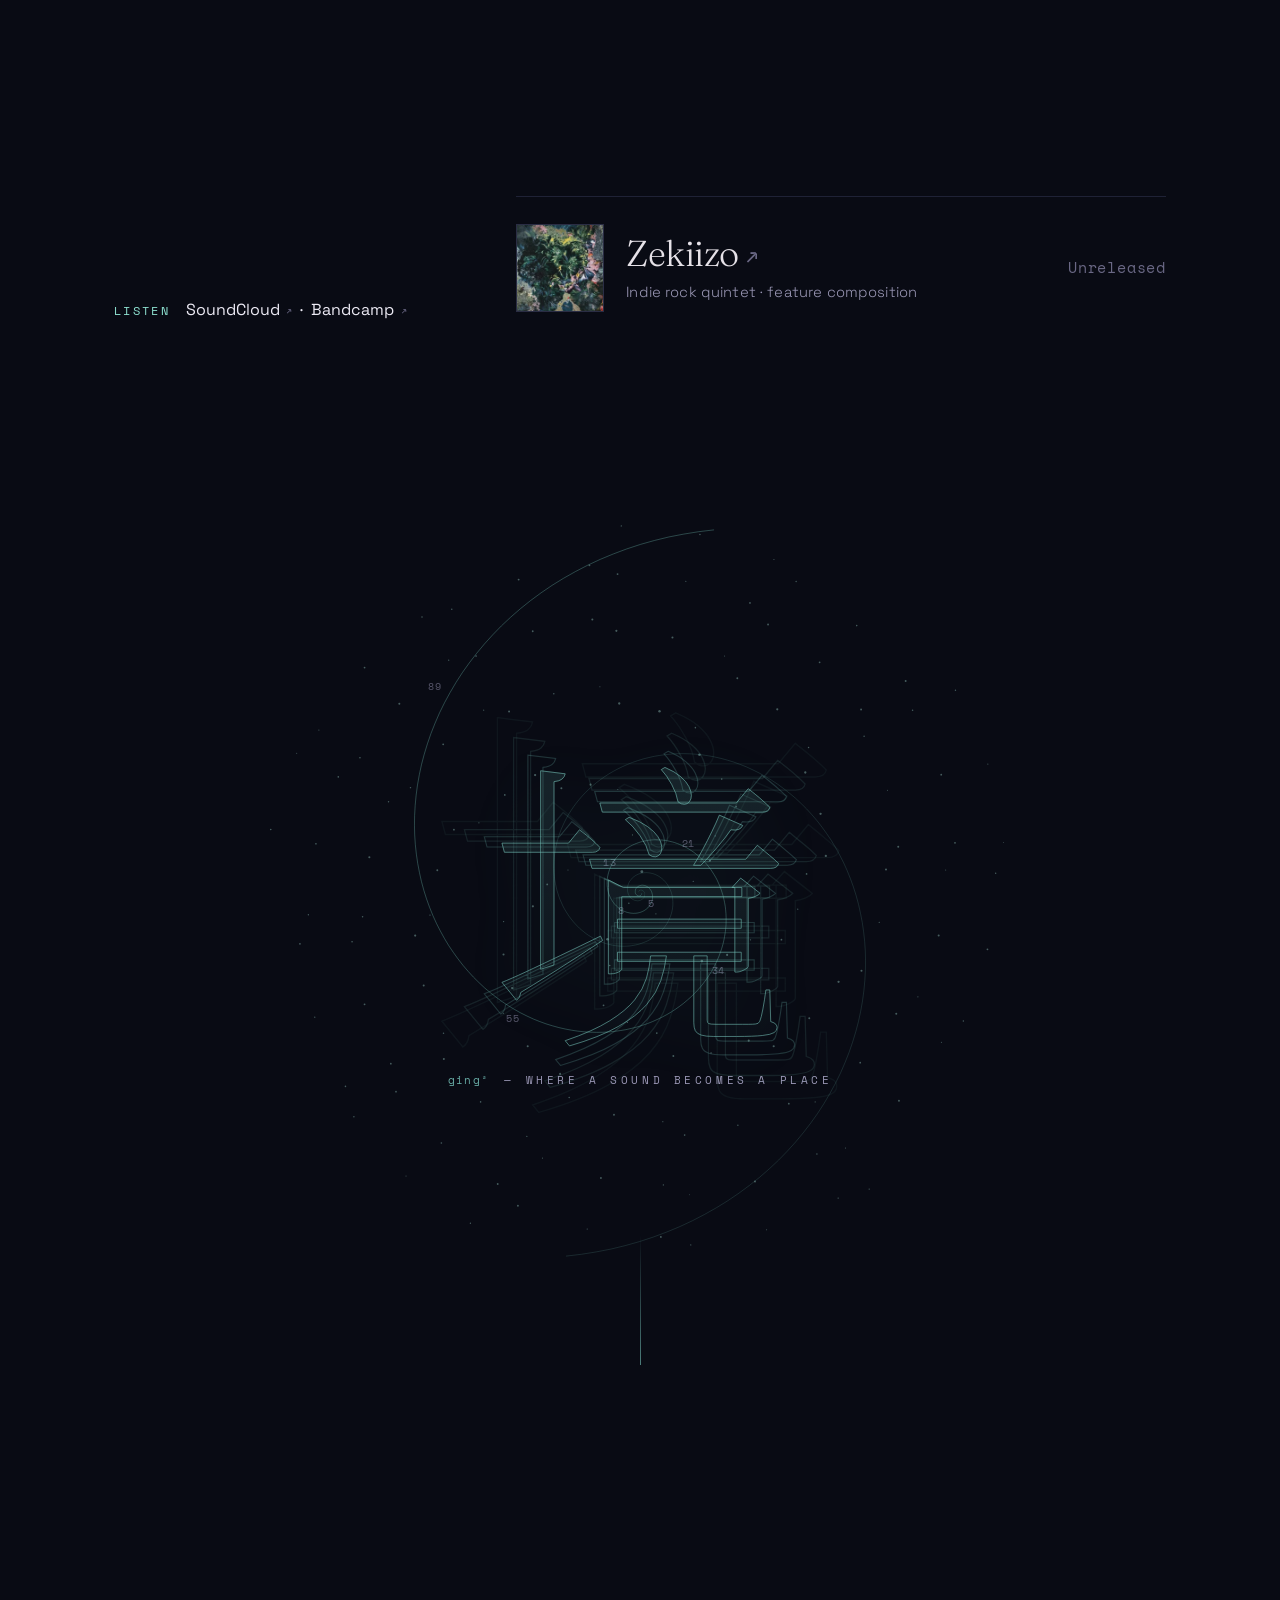
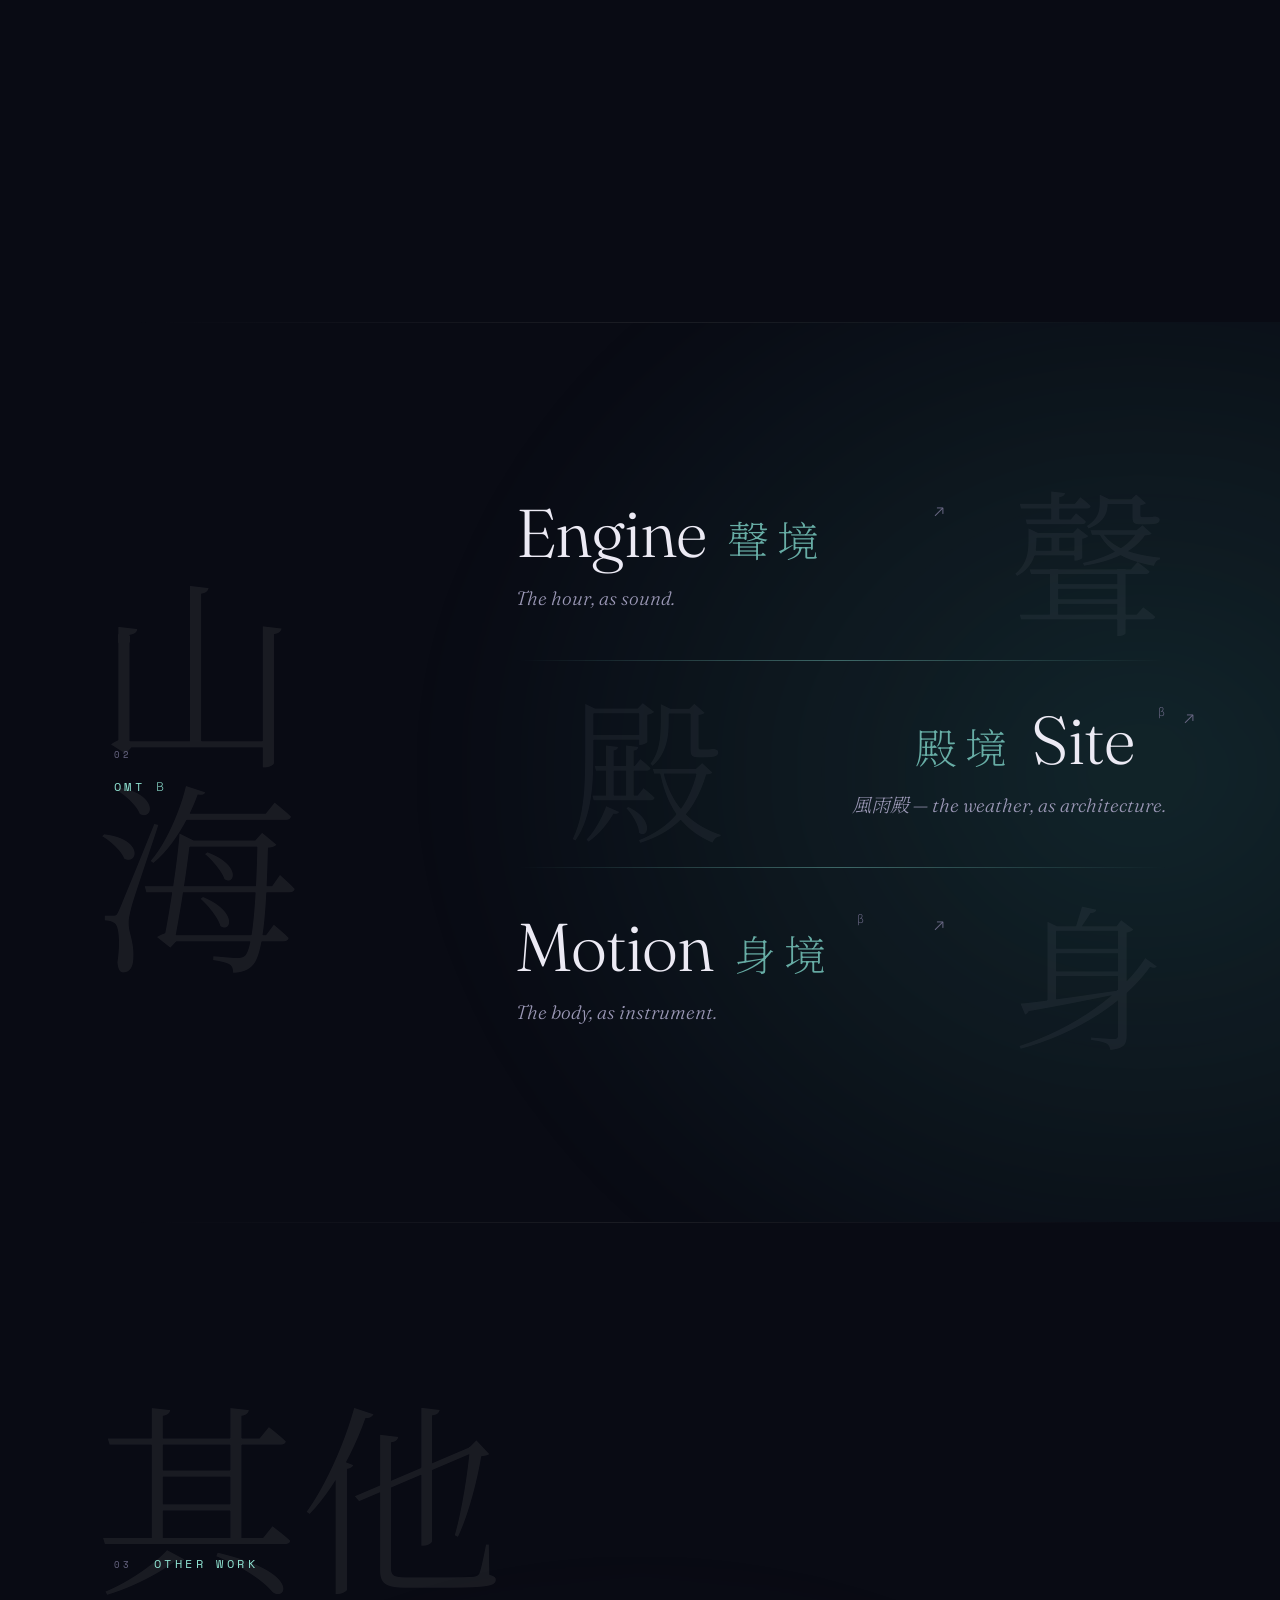
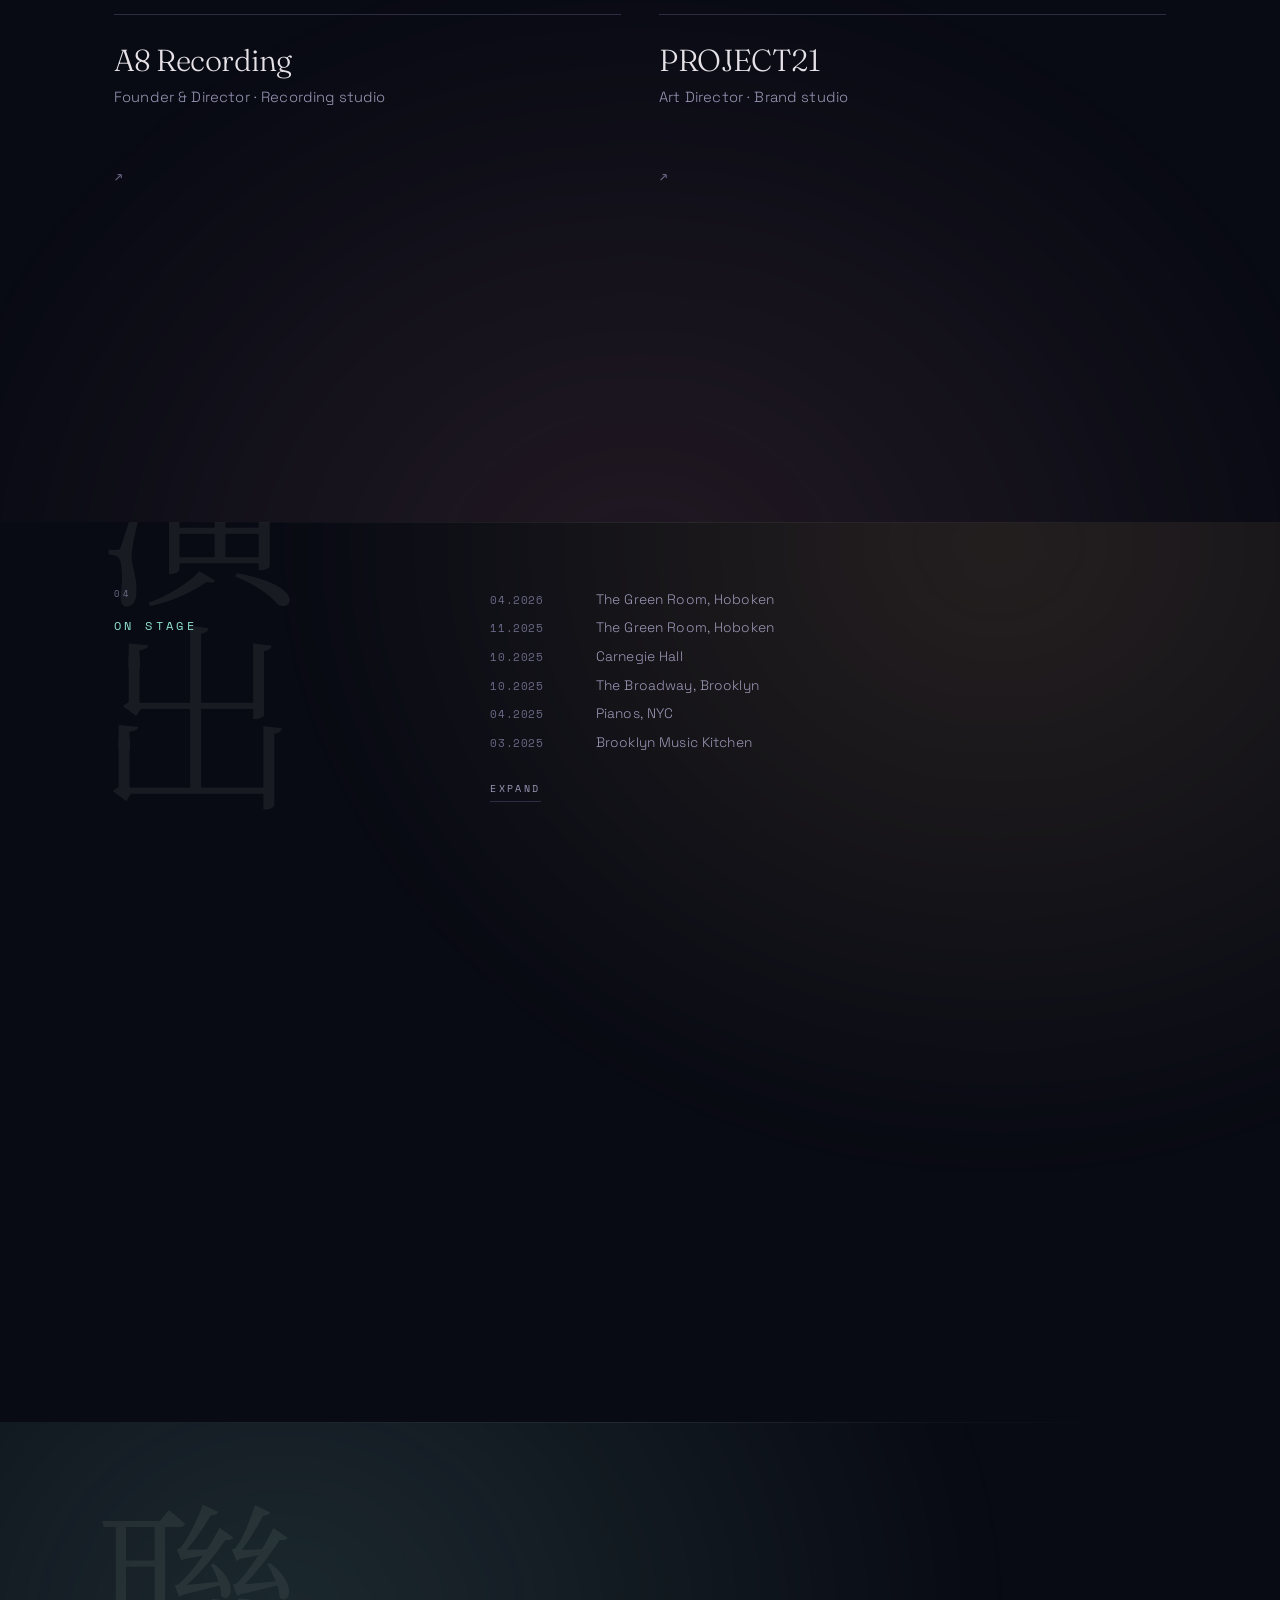
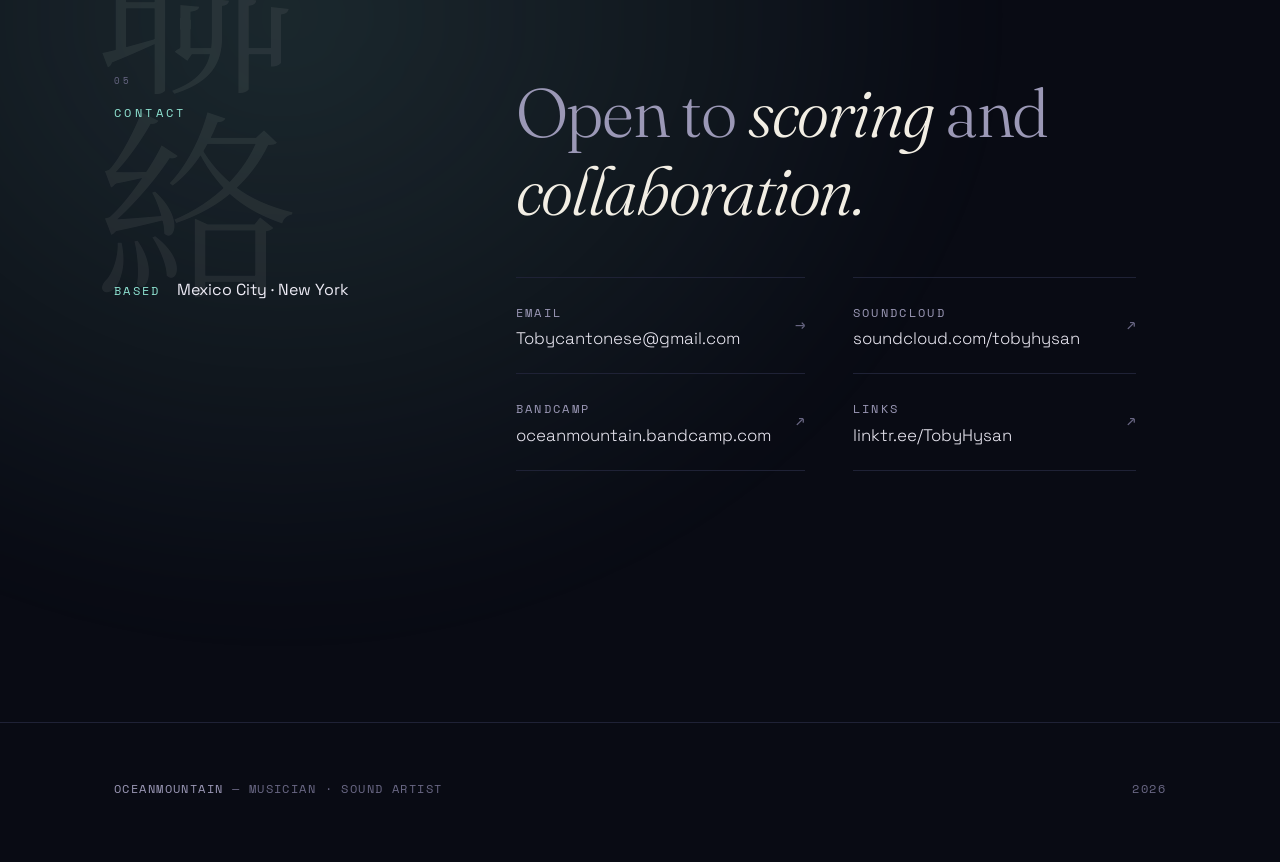
==== commit 2caf9ce3: "Work: Zekiizo cover from the release artwork Co-Authored-By: Claude Opus 5.5 <noreply@anthropic.com>" ====
--- a/index.html
+++ b/index.html
@@ -952,7 +952,7 @@
         </div>
         <div class="row" data-reveal>
           <div class="title has-cover">
-            <a class="cover" href="https://untitled.stream/library/project/8Cf3cV7HNGSS57Z9SdazQ" target="_blank" rel="noopener" tabindex="-1" aria-hidden="true"><img src="covers/zekiizo.svg" alt="Cover for Zekiizo" width="96" height="96" loading="lazy" decoding="async"></a>
+            <a class="cover" href="https://untitled.stream/library/project/8Cf3cV7HNGSS57Z9SdazQ" target="_blank" rel="noopener" tabindex="-1" aria-hidden="true"><img src="covers/zekiizo.webp" alt="Cover for Zekiizo" width="96" height="96" loading="lazy" decoding="async"></a>
             <a href="https://untitled.stream/library/project/8Cf3cV7HNGSS57Z9SdazQ" target="_blank" rel="noopener" class="work-link">Zekiizo <span class="arr">↗</span></a>
             <span class="role" data-i18n="work6_role">Indie rock quintet · feature composition</span>
           </div>
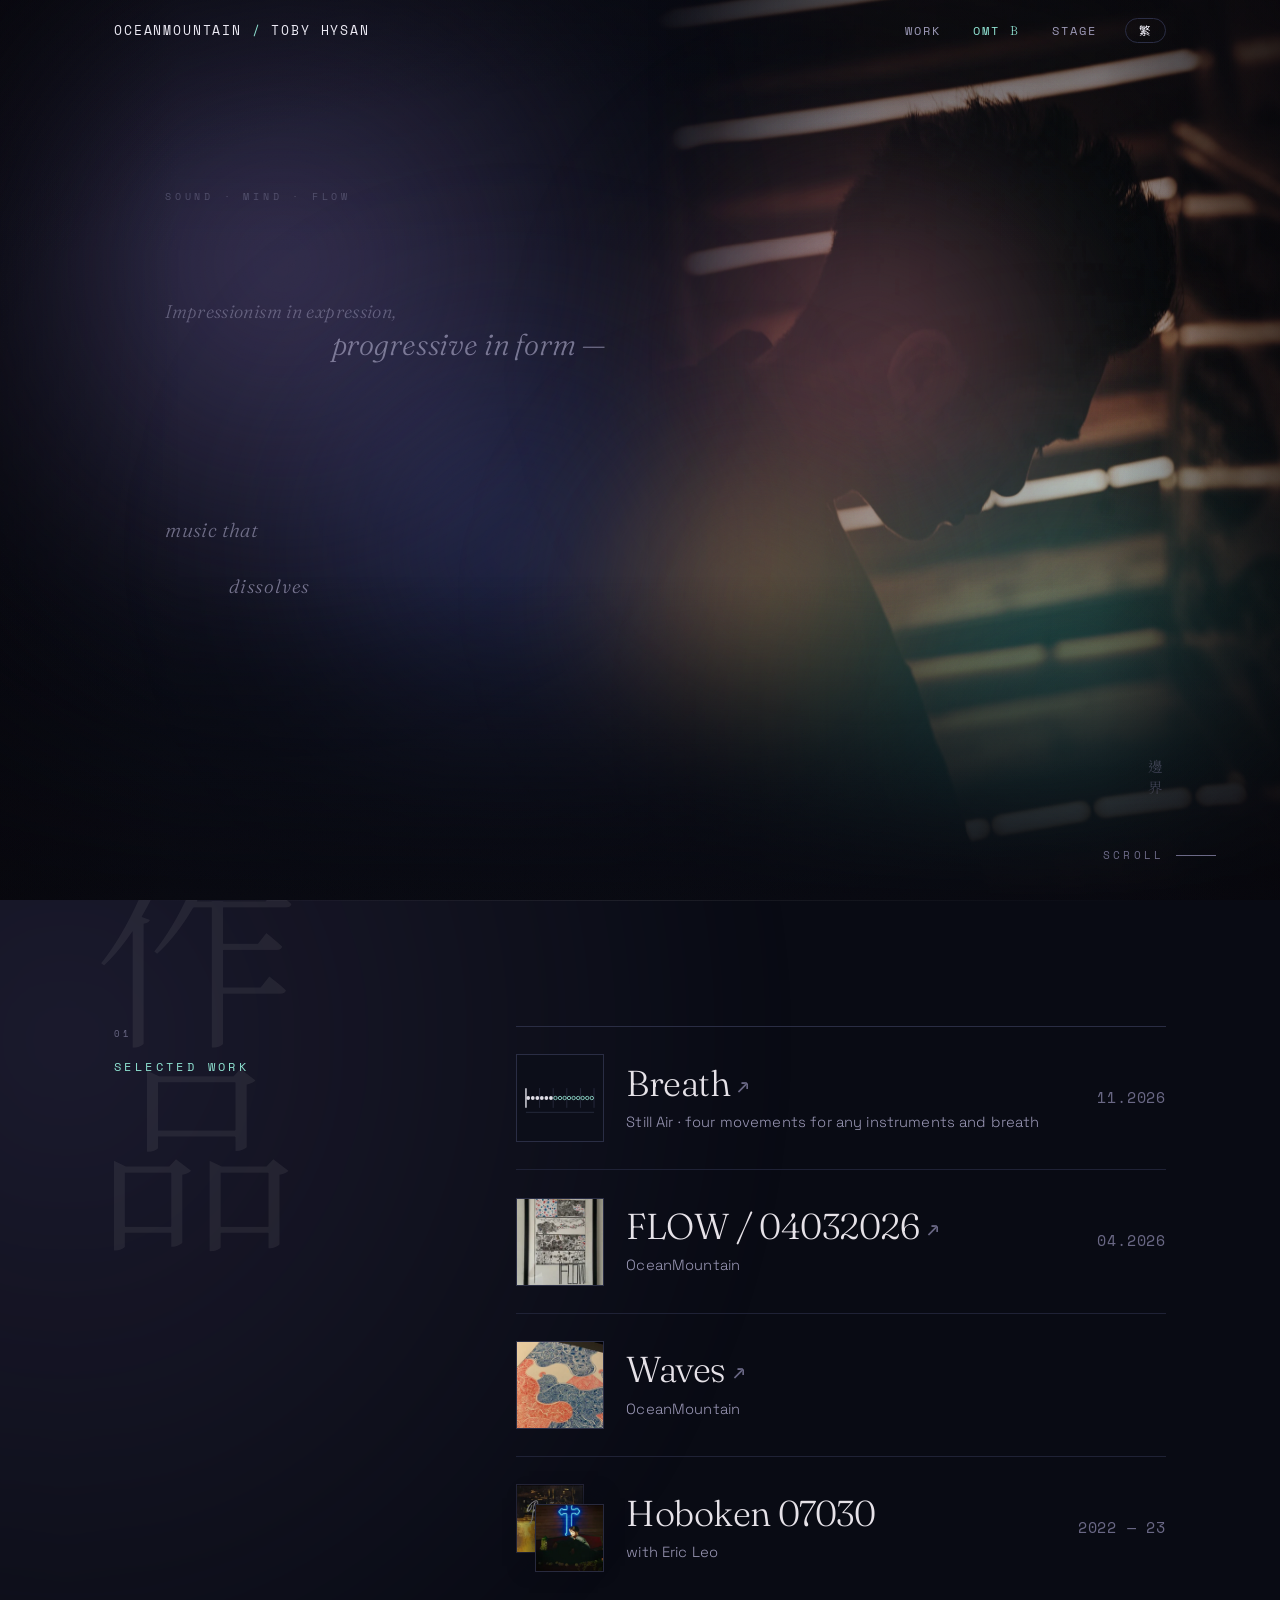
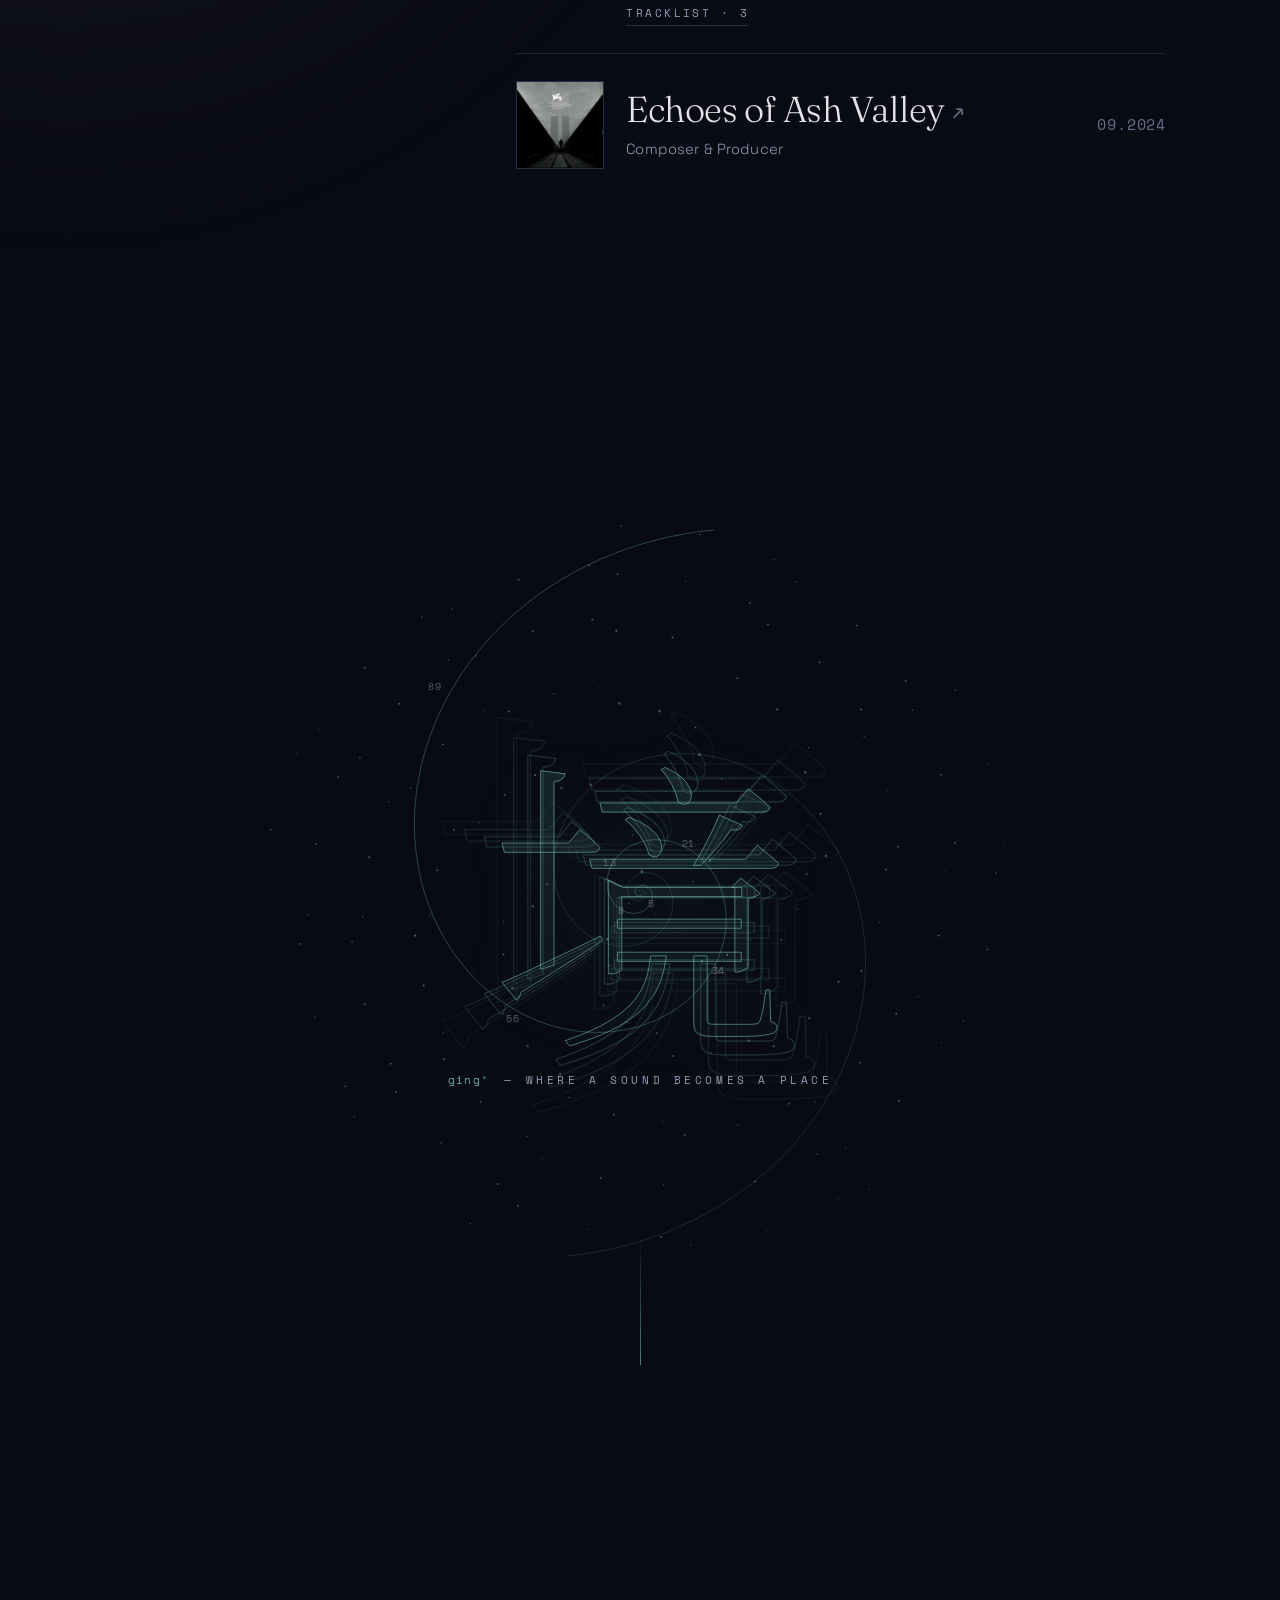
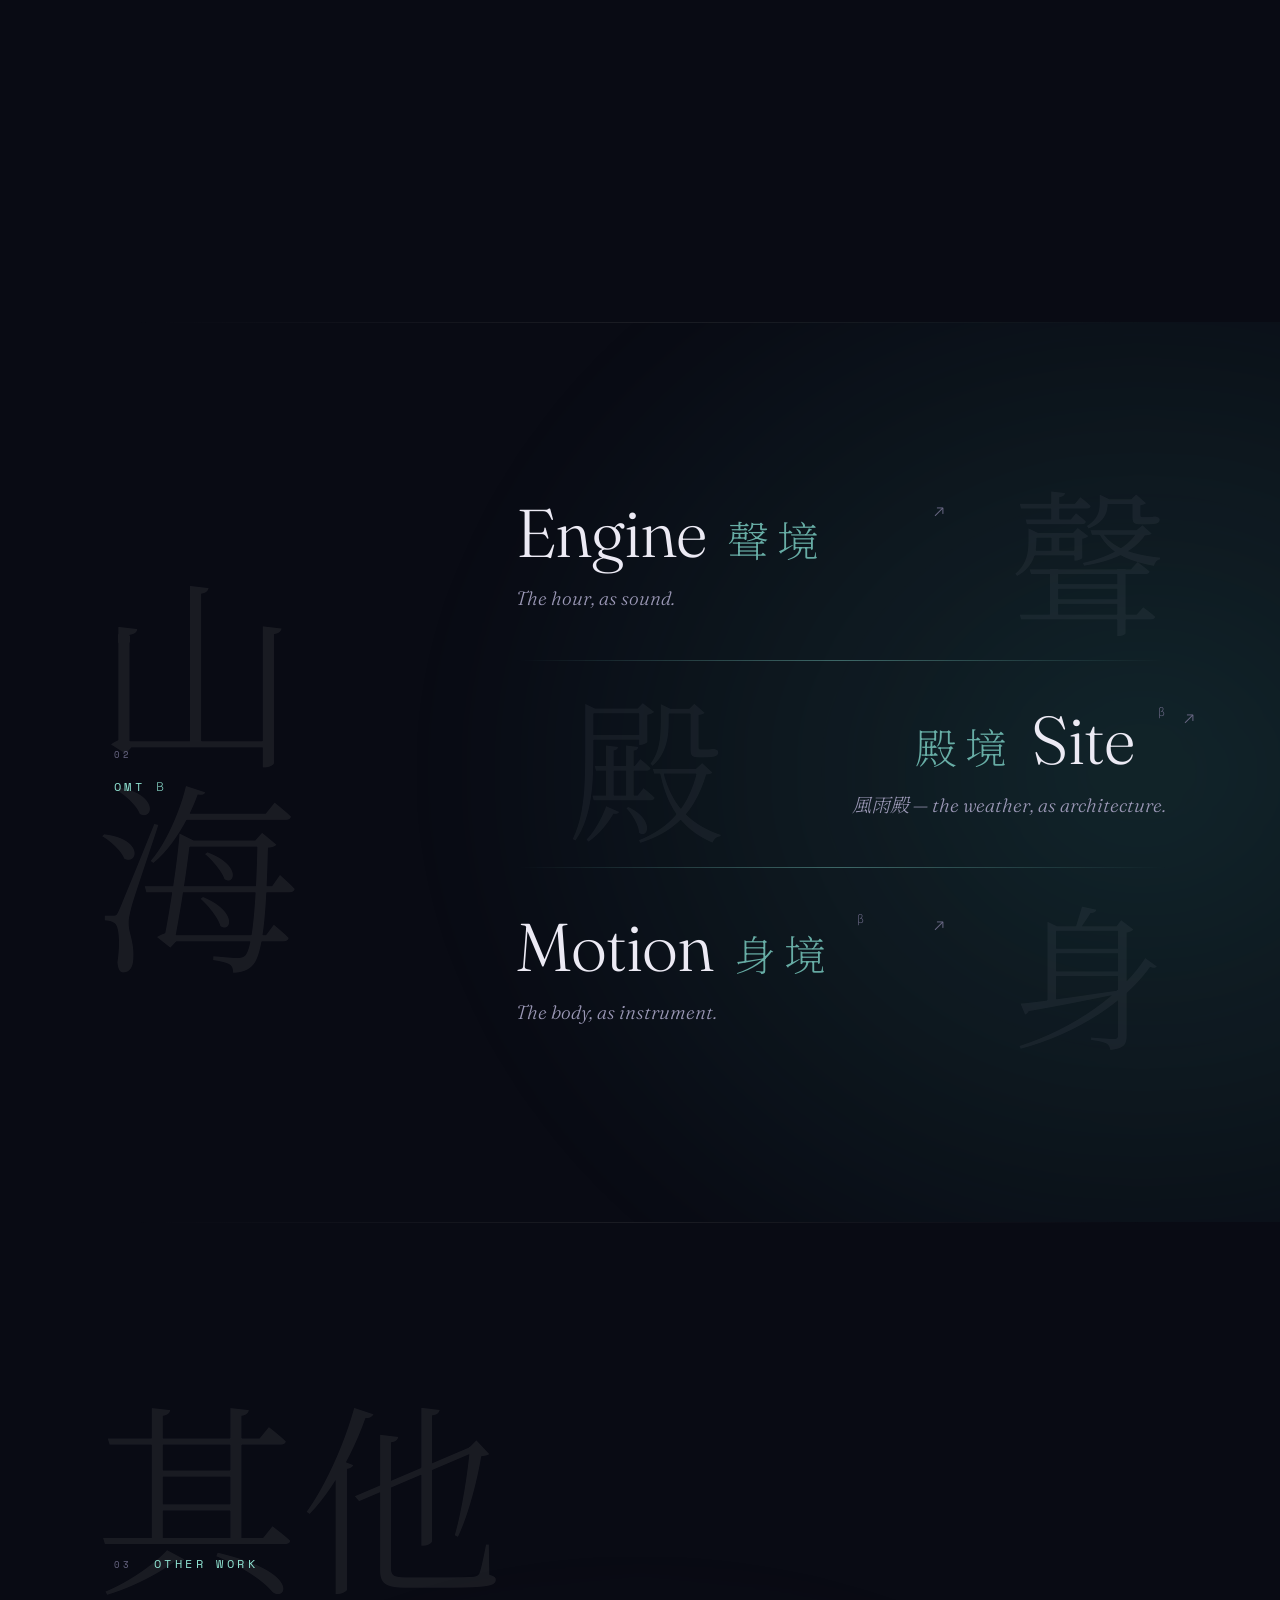
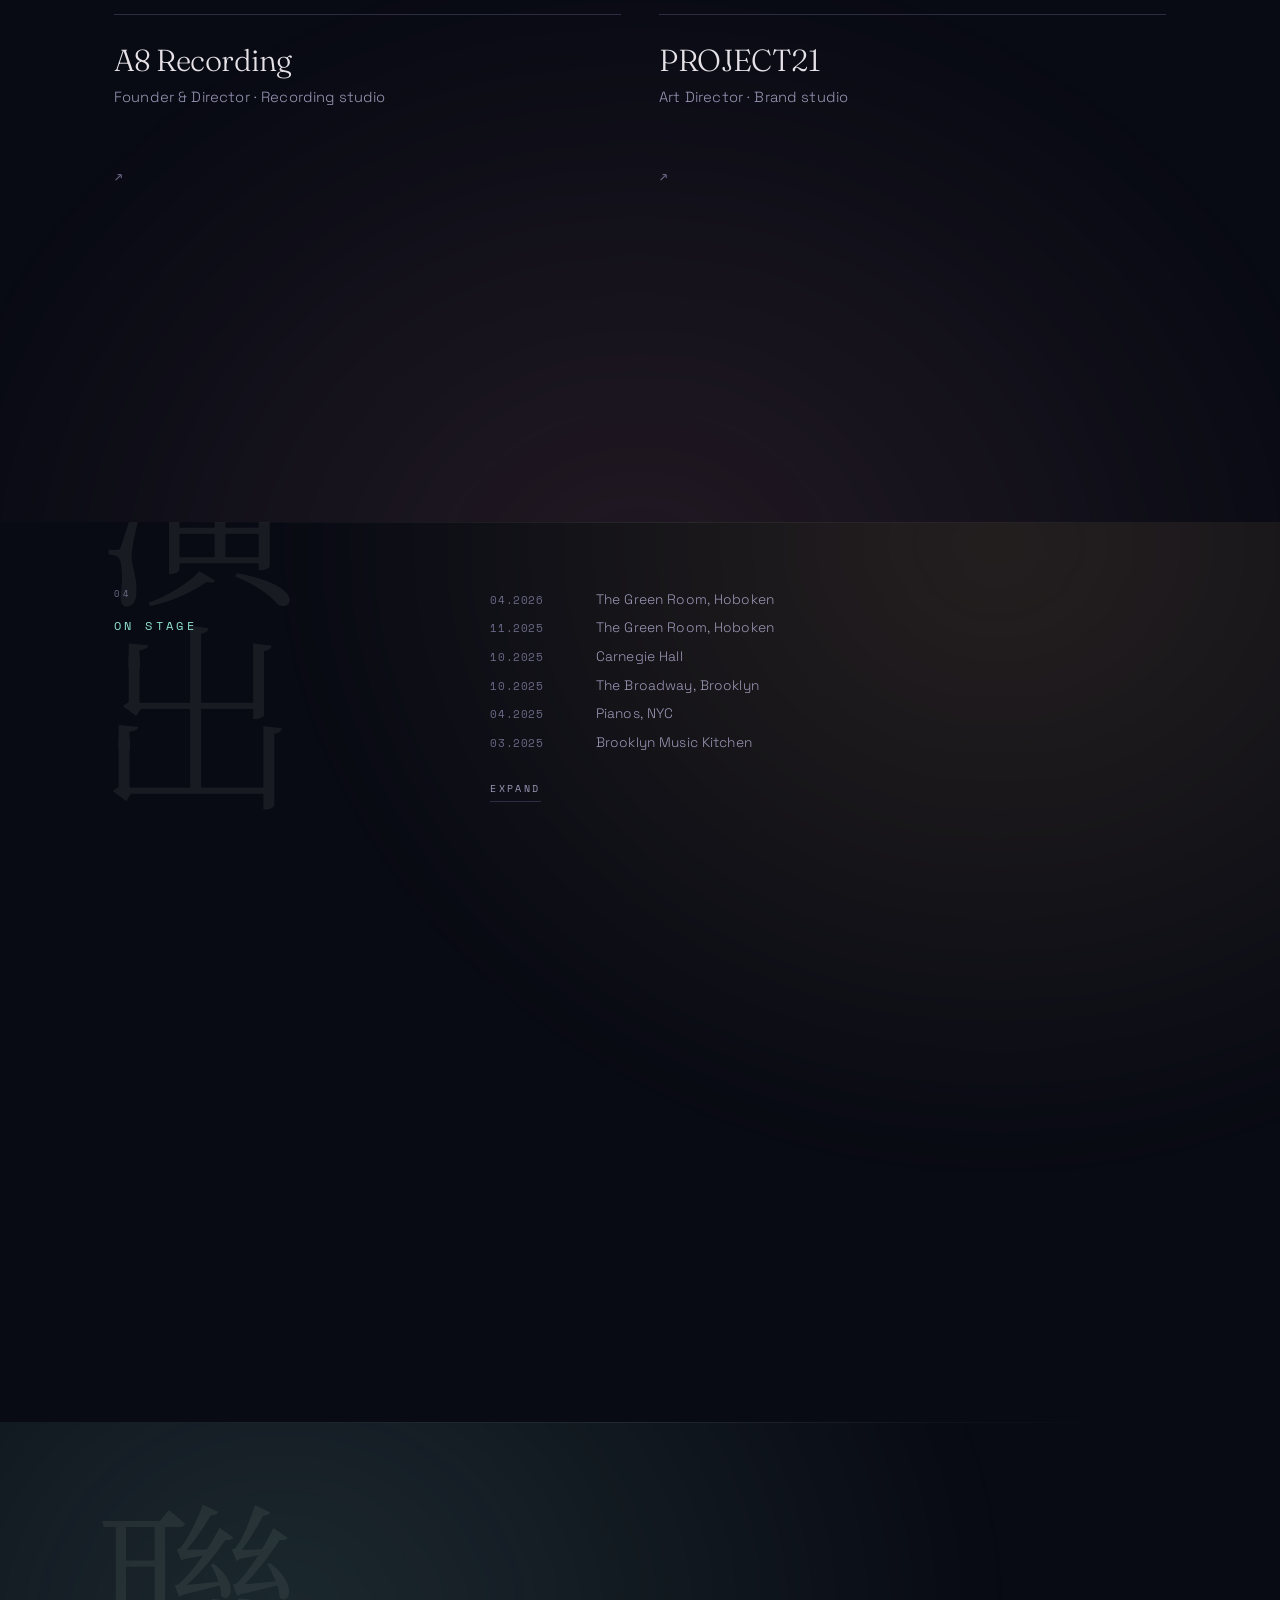
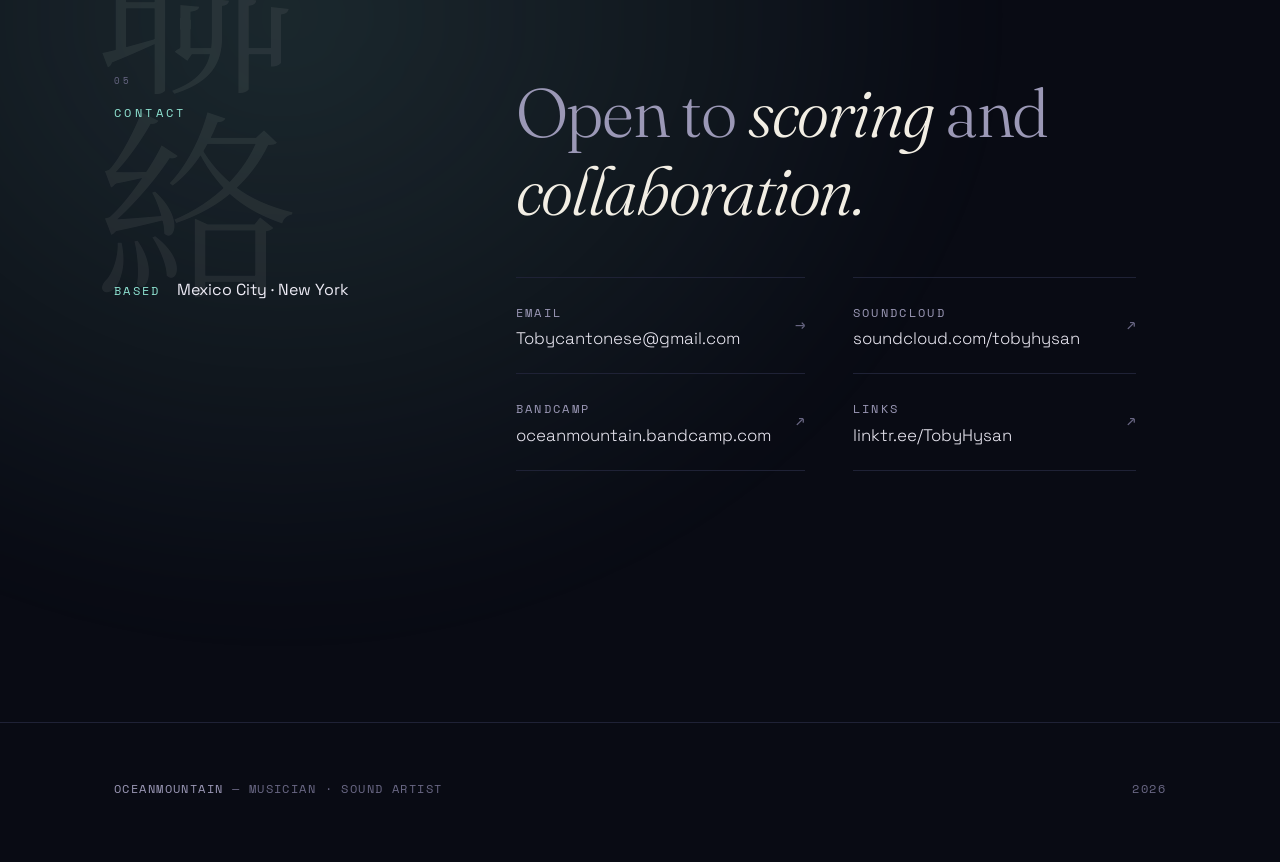
==== commit 12b0e71e: "Home: rooms hold on a fast scroll — snap-stop on every room, and a wheel/trackpad glide stops at the" ====
--- a/index.html
+++ b/index.html
@@ -643,7 +643,9 @@
 
 /* ================= Merge · fluid rooms with an architectural spine ================= */
 html{scroll-snap-type:y proximity;}
-section.block{scroll-snap-align:start;border-top:0;align-items:flex-start;}
+section.block{scroll-snap-align:start;scroll-snap-stop:always;border-top:0;align-items:flex-start;}
+/* every room is a stop: a fast flick or trackpad glide pauses at each room instead of sailing past it */
+.hero{scroll-snap-align:start;}
 section.block#omt,section.block.edu,section.block.other,section.block#contact{align-items:center;}
 .block + .block{border-top:0;}
 /* B: wide blurred light that bleeds across rooms */
@@ -1461,6 +1463,45 @@
   window.addEventListener('scroll',showIdx,{passive:true}); showIdx();
 })();
 
+/* Room hold: a fast wheel or trackpad glide stops at the start of the next room
+   instead of sailing past it; the rest of that glide is absorbed, the next one moves on. */
+(function(){
+  var hold=0, dir=0, GAP=260, anim=0, root=document.documentElement;
+  var reduce=matchMedia('(prefers-reduced-motion: reduce)');
+  function stops(){
+    var out=[0];
+    document.querySelectorAll('section.block:not([hidden])').forEach(function(s){ out.push(Math.round(s.getBoundingClientRect().top+window.scrollY)); });
+    return out;
+  }
+  function glide(to){
+    cancelAnimationFrame(anim);
+    var from=window.scrollY, dist=to-from, t0=performance.now(), dur=reduce.matches?0:520;
+    root.style.scrollSnapType='none';
+    function step(now){
+      var k=dur?Math.min(1,(now-t0)/dur):1, ease=1-Math.pow(1-k,3);
+      window.scrollTo(0, from+dist*ease);
+      if(k<1){ anim=requestAnimationFrame(step); } else { root.style.scrollSnapType=''; }
+    }
+    anim=requestAnimationFrame(step);
+  }
+  window.addEventListener('wheel',function(e){
+    if(e.ctrlKey||e.defaultPrevented||!e.deltaY) return;
+    if(document.querySelector('.omt-sheet')) return;
+    var d=e.deltaY*(e.deltaMode===1?32:e.deltaMode===2?window.innerHeight:1);
+    var s=d>0?1:-1, now=performance.now();
+    if(now<hold && s===dir){ e.preventDefault(); hold=now+GAP; return; }
+    var y=window.scrollY, to=y+d, list=stops(), b=null;
+    for(var i=0;i<list.length;i++){
+      var p=list[i];
+      if(s>0 && p>y+2 && p<=to){ b=p; break; }
+      if(s<0 && p<y-2 && p>=to){ b=p; }
+    }
+    if(b===null) return;
+    e.preventDefault(); dir=s; hold=now+GAP;
+    glide(b);
+  },{passive:false});
+})();
+
 </script>
 </body>
 </html>
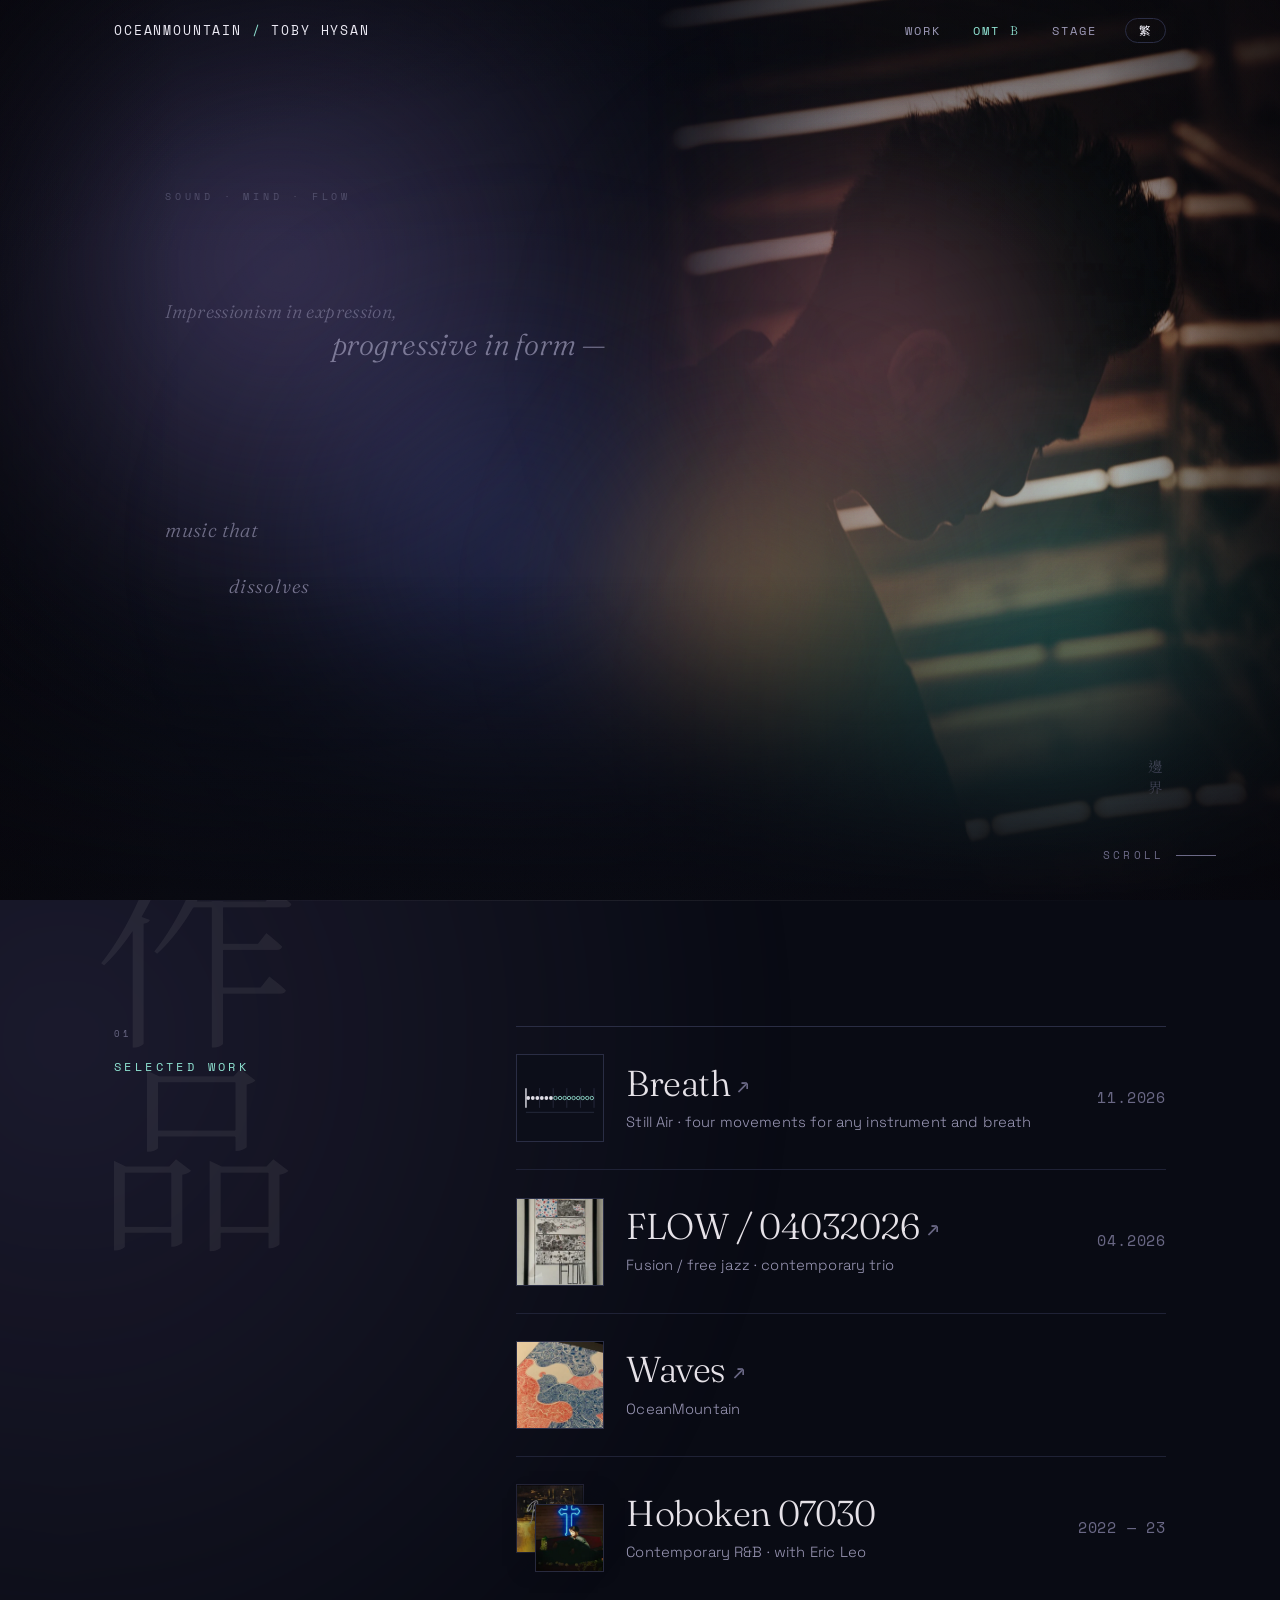
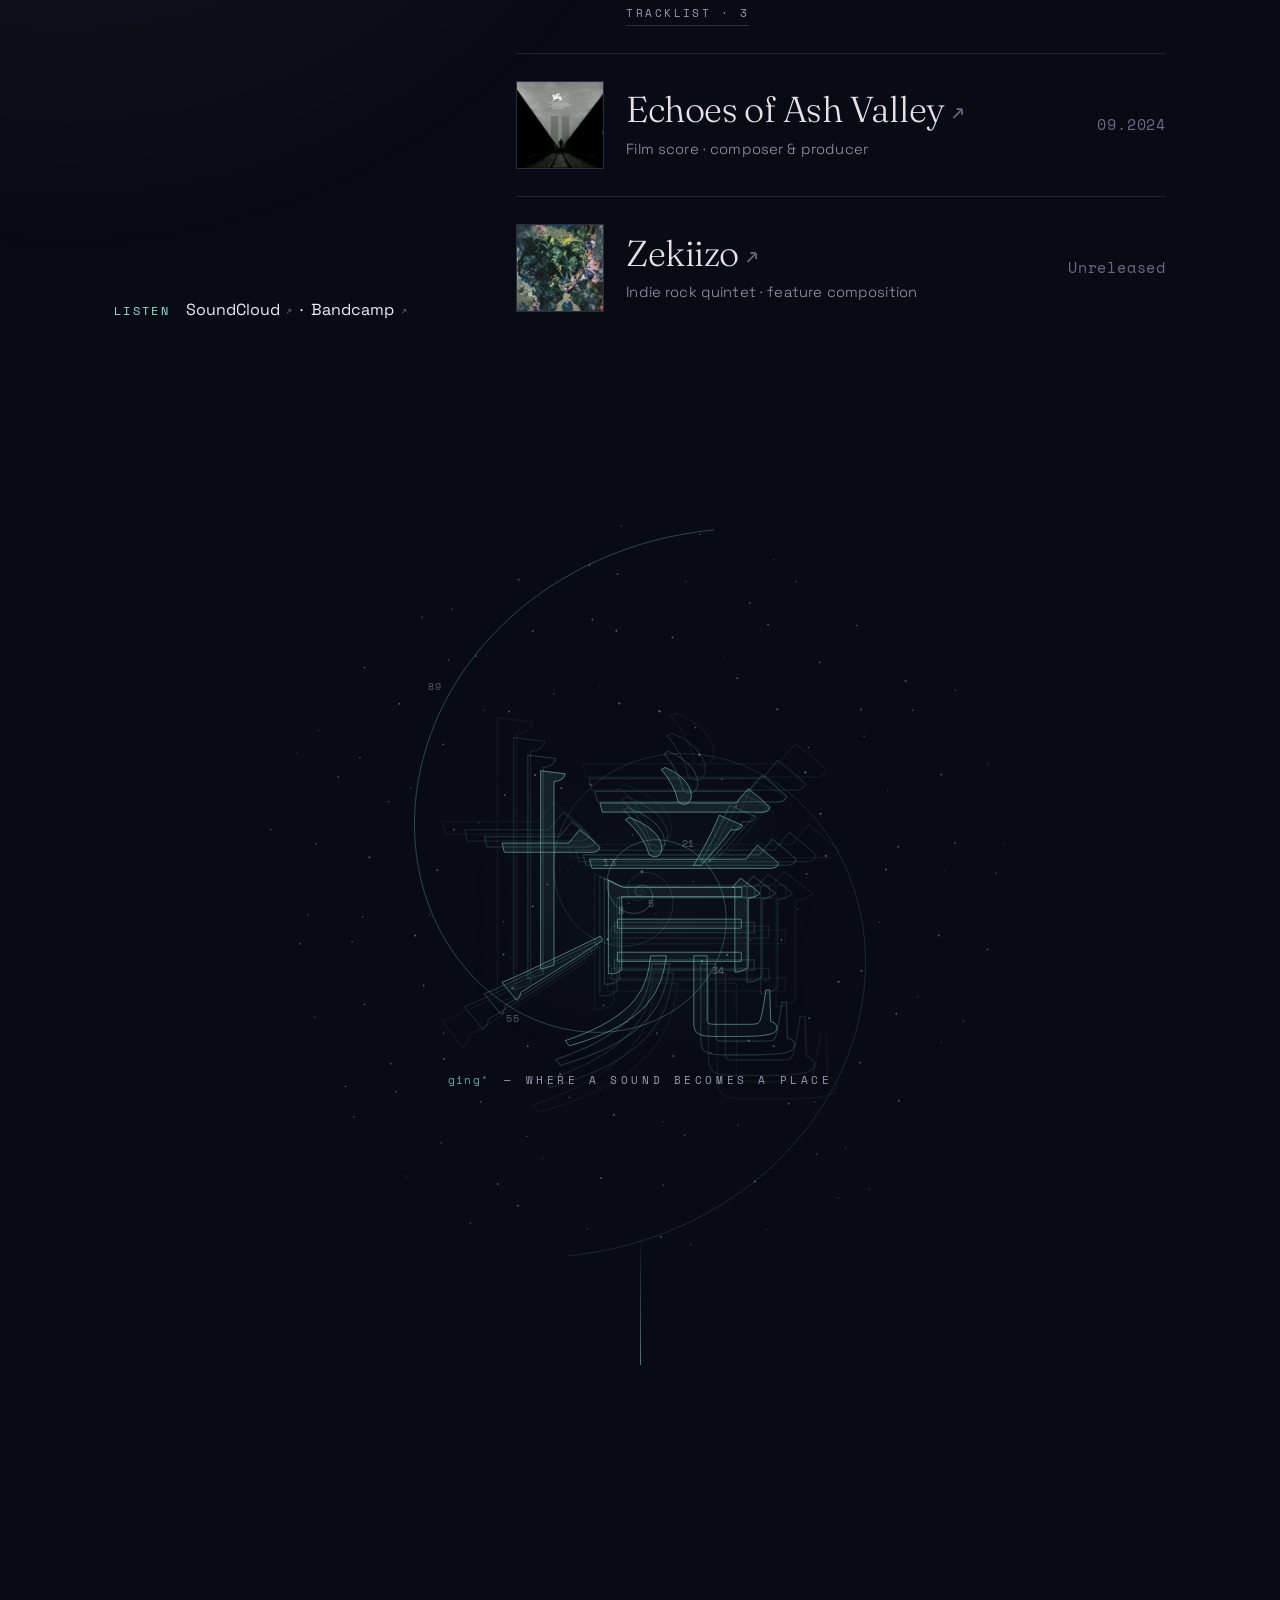
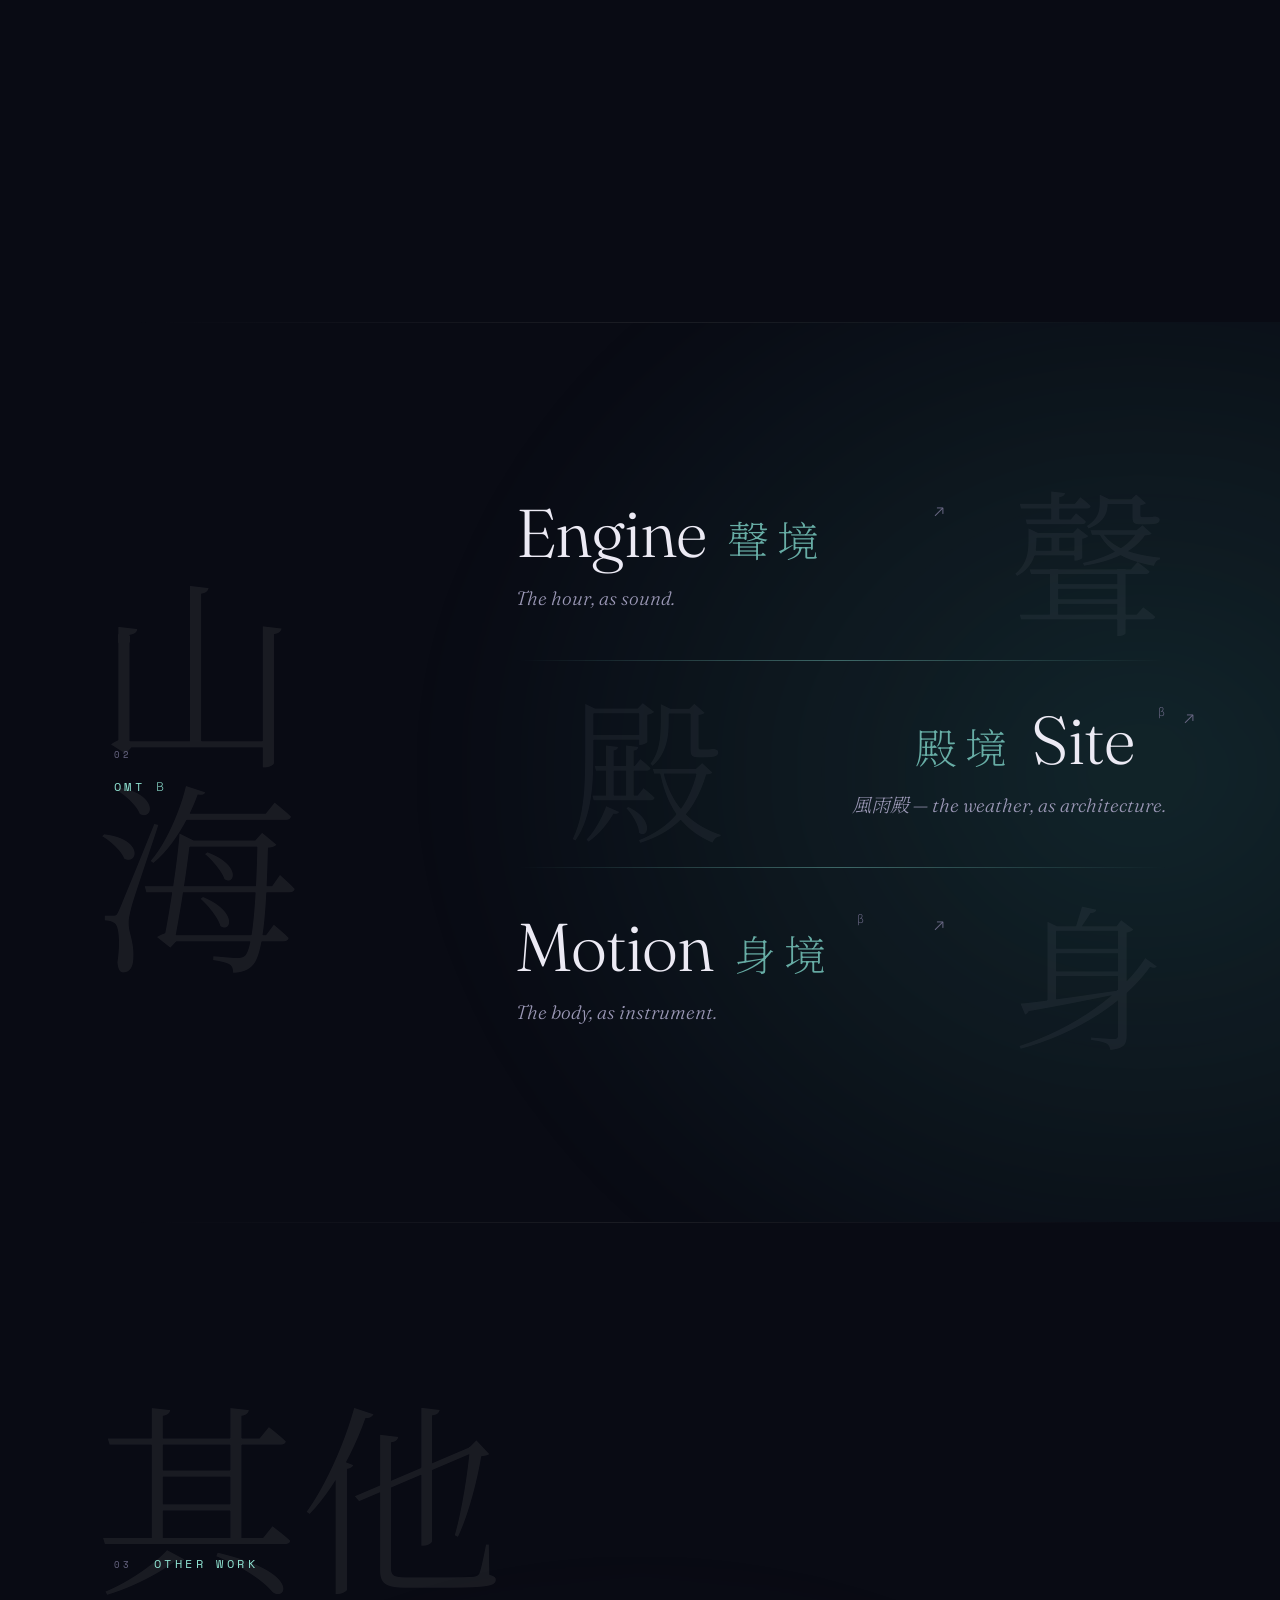
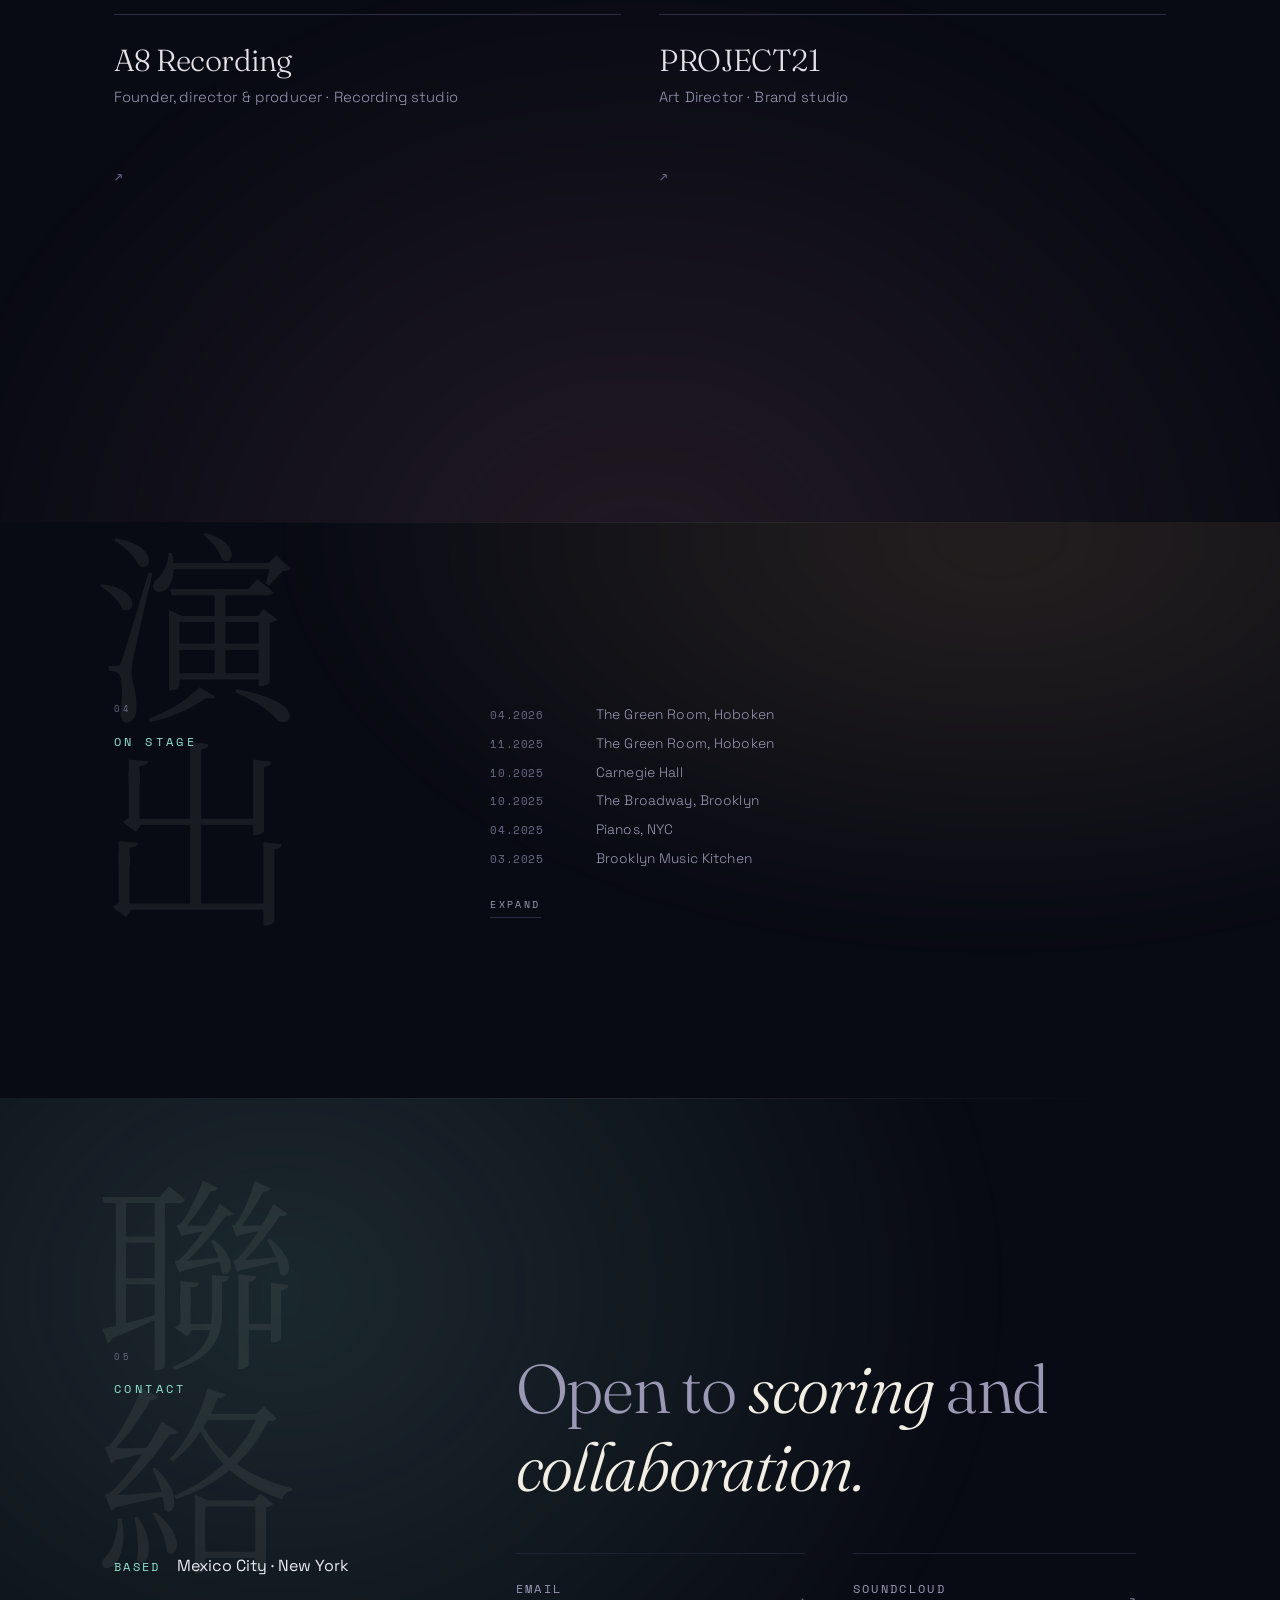
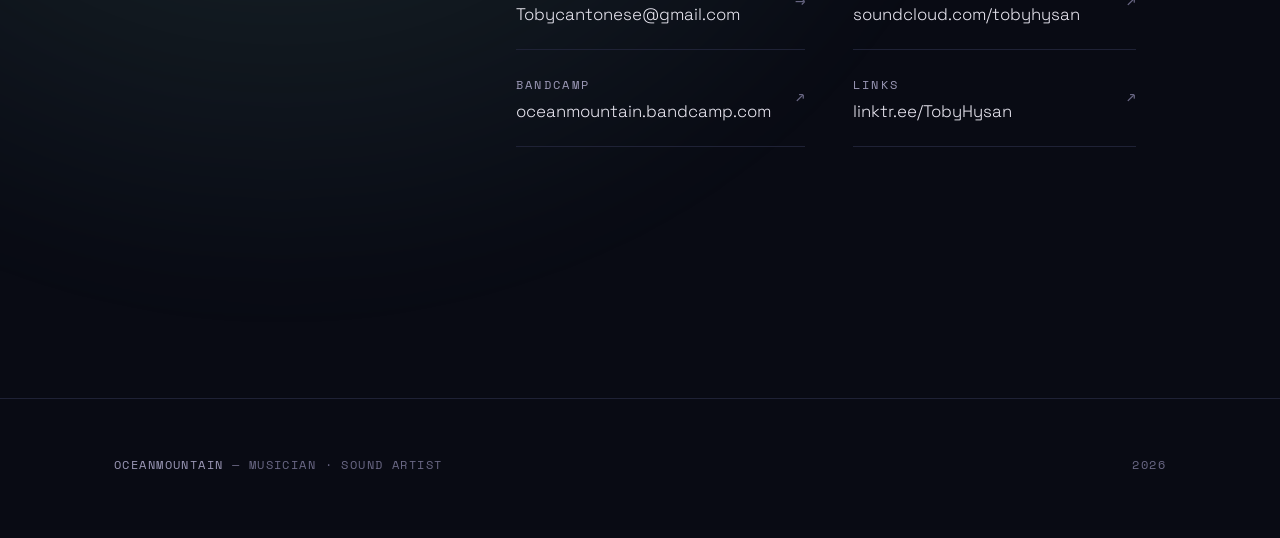
==== commit 76d0fb4b: "Home: Work wording matches the résumé (FLOW, Hoboken, Echoes, A8 roles), MACE spelled out, Stage roo" ====
--- a/index.html
+++ b/index.html
@@ -418,6 +418,7 @@
 
   /* Stage, gallery-CV style: date · venue, one quiet column, nothing else */
   #stage{padding-block:clamp(2.6rem,5vw,4.5rem);}
+  @media(min-width:980px){section.block#stage{min-height:64svh;align-items:center;}}
   #stage .seclabel{margin-bottom:1.2rem;}
   #stage .wrap{row-gap:0;}
   #stage > .wrap > .perf, #stage .perf-more-inner > .perf{display:block;max-width:34rem;}
@@ -909,7 +910,7 @@
           <div class="title has-cover">
             <a class="cover" href="/breath/" tabindex="-1" aria-hidden="true"><img src="covers/breath.svg" alt="Cover for Breath" width="96" height="96" loading="lazy" decoding="async"></a>
             <a href="/breath/" class="work-link">Breath <span class="arr">↗</span></a>
-            <span class="role" data-i18n="workB_role">Still Air · four movements for any instruments and breath</span>
+            <span class="role" data-i18n="workB_role">Still Air · four movements for any instrument and breath</span>
           </div>
           <div class="meta"><span class="yr">11.2026</span></div>
         </div>
@@ -917,7 +918,7 @@
           <div class="title has-cover">
             <a class="cover" href="https://on.soundcloud.com/MSsba2EsOn1txhu1M5" target="_blank" rel="noopener" tabindex="-1" aria-hidden="true"><img src="covers/flow.webp" alt="Cover for FLOW / 04032026" width="96" height="96" loading="lazy" decoding="async"></a>
             <a href="https://on.soundcloud.com/MSsba2EsOn1txhu1M5" target="_blank" rel="noopener" class="work-link">FLOW / 04032026 <span class="arr">↗</span></a>
-            <span class="role" data-i18n="work7_role">OceanMountain</span>
+            <span class="role" data-i18n="work7_role">Fusion / free jazz · contemporary trio</span>
           </div>
           <div class="meta"><span class="yr">04.2026</span></div>
         </div>
@@ -932,7 +933,7 @@
           <div class="title has-cover">
             <span class="cover stack" aria-hidden="true"><img src="covers/rain.webp" alt="" width="96" height="96" loading="lazy" decoding="async"><img src="covers/angel-dust.webp" alt="" width="96" height="96" loading="lazy" decoding="async"></span>
             <span class="album-name">Hoboken 07030</span>
-            <span class="role" data-i18n="album1_role">with Eric Leo</span>
+            <span class="role" data-i18n="album1_role">Contemporary R&amp;B · with Eric Leo</span>
           </div>
           <div class="meta"><span class="yr">2022 — 23</span></div>
           <div class="tracks" id="tracks1"><div class="tracks-inner">
@@ -948,7 +949,7 @@
           <div class="title has-cover">
             <a class="cover" href="https://untitled.stream/library/project/uAwz0DsY9GpeebN4rsgYS" target="_blank" rel="noopener" tabindex="-1" aria-hidden="true"><img src="covers/echoes.webp" alt="Cover of Echoes of Ash Valley" width="96" height="96" loading="lazy" decoding="async"></a>
             <a href="https://untitled.stream/library/project/uAwz0DsY9GpeebN4rsgYS" target="_blank" rel="noopener" class="work-link">Echoes of Ash Valley <span class="arr">↗</span></a>
-            <span class="role" data-i18n="work1_role">Composer &amp; Producer</span>
+            <span class="role" data-i18n="work1_role">Film score · composer &amp; producer</span>
           </div>
           <div class="meta"><span class="yr">09.2024</span></div>
         </div>
@@ -1093,7 +1094,7 @@
       <div class="seclabel" data-reveal><span class="tag" data-i18n="lbl_other">Other work</span><span class="tx" aria-hidden="true">其他</span><span class="rule"></span><span class="idx" data-i18n="idx_other"></span></div>
       <div class="rows">
         <a class="row" href="https://a8recordingnyc.studio/" target="_blank" rel="noopener" data-reveal>
-          <div class="title"><span>A8 Recording</span><span class="role" data-i18n="ow1_role">Founder &amp; Director · Recording studio</span></div>
+          <div class="title"><span>A8 Recording</span><span class="role" data-i18n="ow1_role">Founder, director &amp; producer · Recording studio</span></div>
           <div class="meta"><span class="yr">↗</span></div>
         </a>
         <a class="row" href="https://project21design.com/" target="_blank" rel="noopener" data-reveal>
@@ -1120,7 +1121,7 @@
         <div class="p" data-reveal><span class="v" data-i18n="perf3">NYPL for the Performing Arts<small>Lincoln Center · Shelf Life</small></span><span class="y">05.2024</span></div>
         <div class="p" data-reveal><span class="v" data-i18n="perf4">World Monuments Fund<small>Charity Concert</small></span><span class="y">11.2023</span></div>
         <div class="p" data-reveal><span class="v" data-i18n="perf5">Mannes Sound Festival<small>The Art of Transcription</small></span><span class="y">12.2021</span></div>
-        <div class="p" data-reveal><span class="v" data-i18n="perf6">MACE<small>Mannes American Composers Ensemble</small></span><span class="y">11.2021</span></div>
+        <div class="p" data-reveal><span class="v" data-i18n="perf6">Mannes American Composers Ensemble<small>MACE</small></span><span class="y">11.2021</span></div>
         <div class="p" data-reveal><span class="v" data-i18n="perf2">Merkin Hall<small>Elite International Competition</small></span><span class="y">02.2021</span></div>
         <div class="p" data-reveal><span class="v" data-i18n="perf13">Mannes Sound Festival<small>Art Along Save Me</small></span><span class="y">12.2020</span></div>
         <div class="p" data-reveal><span class="v" data-i18n="perf1">Carnegie Hall<small>Elite International Competition</small></span><span class="y">02.2020</span></div>
@@ -1231,16 +1232,16 @@
       art2_role:{en:'Sound shaped by the hour.',zh:'隨時辰而變的聲音。'},
       omtE_role:{en:'The hour, as sound.',zh:'時辰，化為聲音。'},omtS_role:{en:'風雨殿 — the weather, as architecture.',zh:'風雨殿——天氣，化為建築。'},omtM_role:{en:'The body, as instrument.',zh:'身體，即樂器。'},
       idx_work:{en:'',zh:''},
-      work1_role:{en:"Composer & Producer",zh:"作曲・製作"},
+      work1_role:{en:"Film score · composer & producer",zh:"電影配樂 · 作曲・製作"},
       work2_role:{en:"Feature composition with Eric Leo",zh:"Feature composition with Eric Leo"},
       work4_role:{en:"Feature composition with Eric Leo",zh:"Feature composition with Eric Leo"},
       work5_role:{en:"Feature composition with Eric Leo",zh:"Feature composition with Eric Leo"},
       work6_role:{en:"Indie rock quintet · feature composition",zh:"獨立搖滾五重奏 · 合作創作"},
       work6_yr:{en:"Unreleased",zh:"未發行"},
-      album1_role:{en:'with Eric Leo',zh:'與 Eric Leo'},
+      album1_role:{en:'Contemporary R&B · with Eric Leo',zh:'當代 R&B · 與 Eric Leo'},
       track_more:{en:"Tracklist · 3",zh:"曲目 · 3"},
       track_less:{en:"Close",zh:"收起"},
-      workB_role:{en:"Still Air · four movements for any instruments and breath",zh:"靜氣 · 為任何樂器與呼吸而寫的四個樂章"}, work7_role:{en:'OceanMountain',zh:'OceanMountain'},
+      workB_role:{en:"Still Air · four movements for any instrument and breath",zh:"靜氣 · 為任何樂器與呼吸而寫的四個樂章"}, work7_role:{en:'Fusion / free jazz · contemporary trio',zh:'融合 / 自由爵士 · 當代三重奏'},
       work8_role:{en:'OceanMountain',zh:'OceanMountain'},
       lbl_listen:{en:'Listen',zh:'聆聽'},
       lbl_stage:{en:"On Stage",zh:"現場演出"},
@@ -1252,7 +1253,7 @@
       perf3:{en:"NYPL for the Performing Arts<small>Lincoln Center · Shelf Life</small>",zh:"NYPL for the Performing Arts<small>Lincoln Center · Shelf Life</small>"},
       perf4:{en:"World Monuments Fund<small>Charity Concert</small>",zh:"World Monuments Fund<small>Charity Concert</small>"},
       perf5:{en:"Mannes Sound Festival<small>The Art of Transcription</small>",zh:"Mannes Sound Festival<small>The Art of Transcription</small>"},
-      perf6:{en:"MACE<small>Mannes American Composers Ensemble</small>",zh:"MACE<small>Mannes American Composers Ensemble</small>"},
+      perf6:{en:"Mannes American Composers Ensemble<small>MACE</small>",zh:"Mannes American Composers Ensemble<small>MACE</small>"},
       perf7:{en:"Carnegie Hall<small>Guest Artist · Fang Tao Jiang, Soprano</small>",zh:"Carnegie Hall<small>Guest Artist · Fang Tao Jiang, Soprano</small>"},
       perf8:{en:"The Broadway, Brooklyn<small>Breaking Sound · with Zekiizo</small>",zh:"The Broadway, Brooklyn<small>Breaking Sound · with Zekiizo</small>"},
       perf9:{en:"Brooklyn Music Kitchen<small>Breaking Sound · with Zekiizo</small>",zh:"Brooklyn Music Kitchen<small>Breaking Sound · with Zekiizo</small>"},
@@ -1278,7 +1279,7 @@
       link_bc_k:{en:"Bandcamp",zh:"Bandcamp"},
       link_links_k:{en:"Links",zh:"連結"},
       lbl_other:{en:"Other work",zh:"其他工作"},idx_other:{en:"",zh:""},
-      ow1_role:{en:"Founder & Director · Recording studio",zh:"創辦人・總監 · 錄音工作室"},
+      ow1_role:{en:"Founder, director & producer · Recording studio",zh:"創辦人・總監・製作人 · 錄音工作室"},
       ow2_role:{en:"Art Director · Brand studio",zh:"藝術總監 · 品牌工作室"},
       ow3_title:{en:"Xikang Lai 賴錫康",zh:"賴錫康 Xikang Lai"},ow3_role:{en:"Collaborator · Sculpture",zh:"合作者 · 雕塑"},
       foot_left:{en:'<b>OceanMountain</b> — Musician · Sound Artist',zh:'<b>OceanMountain</b> — 音樂人 · 聲音藝術家'},
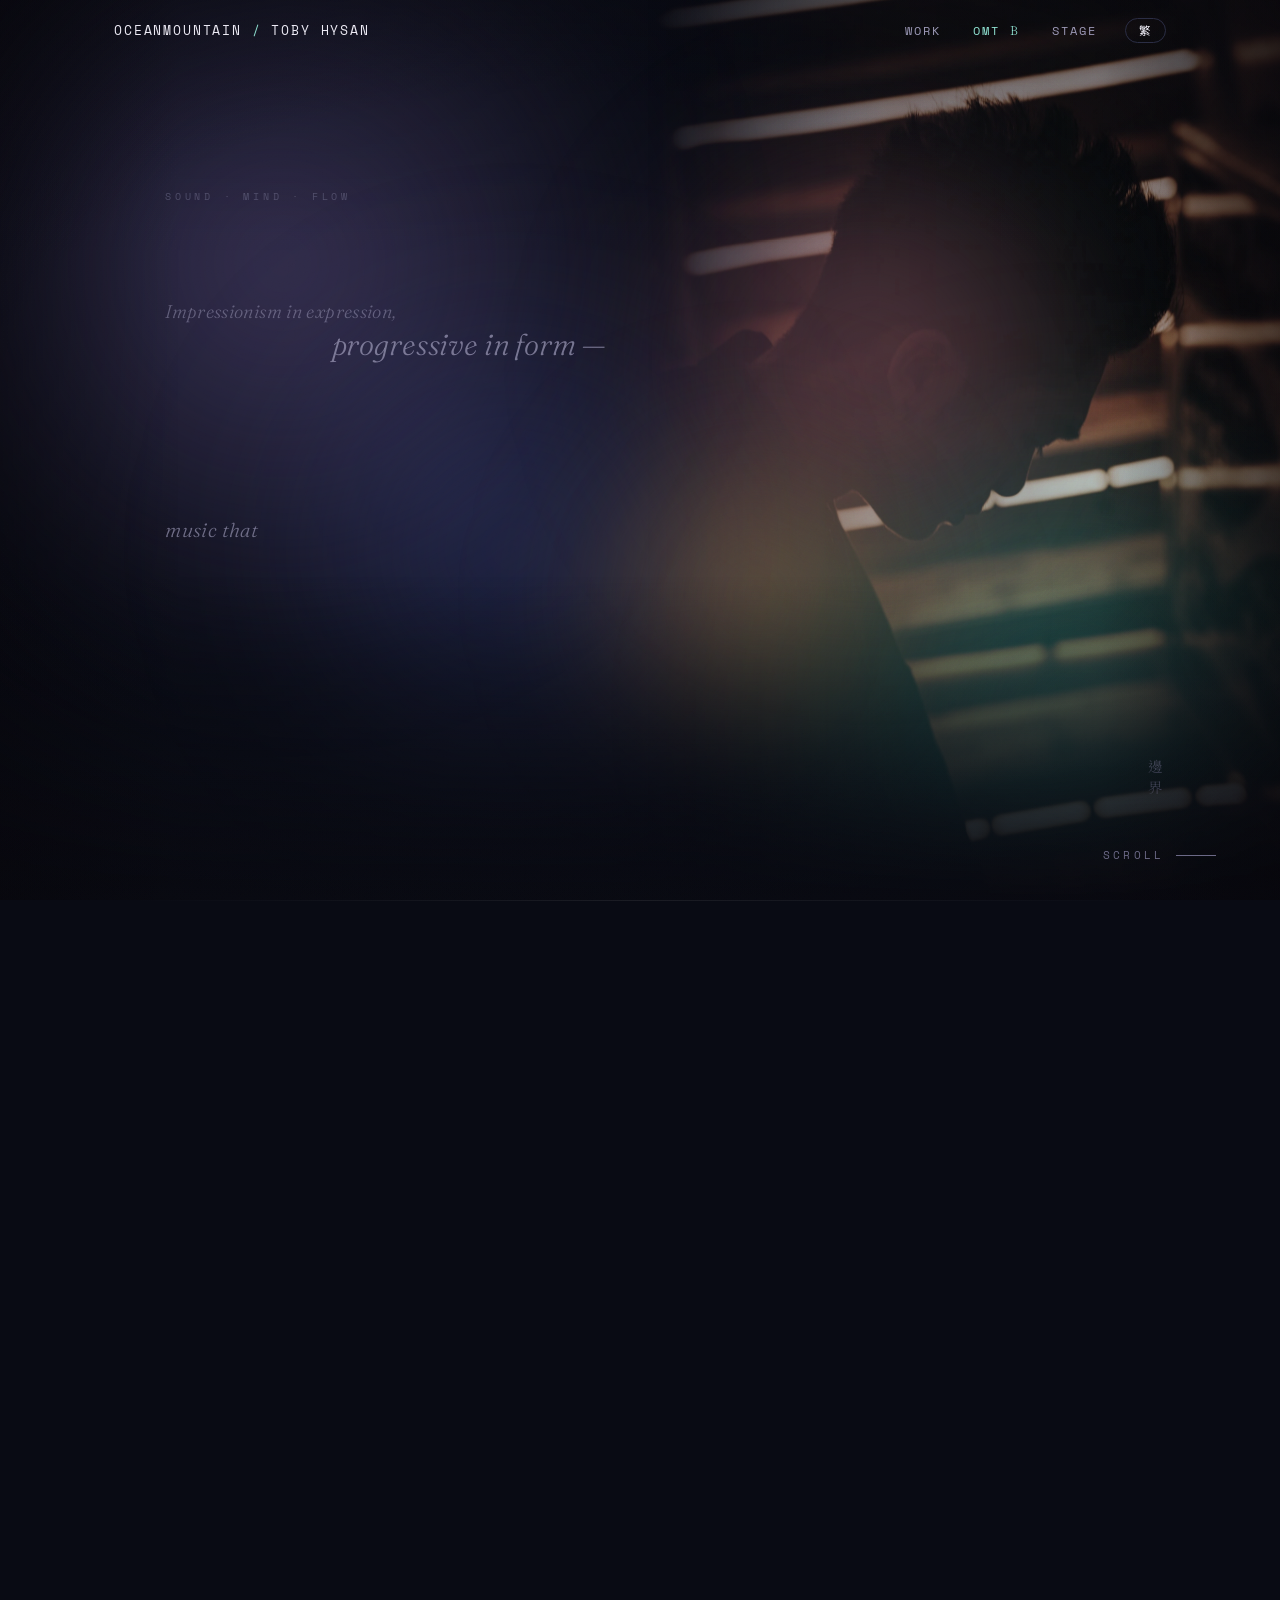
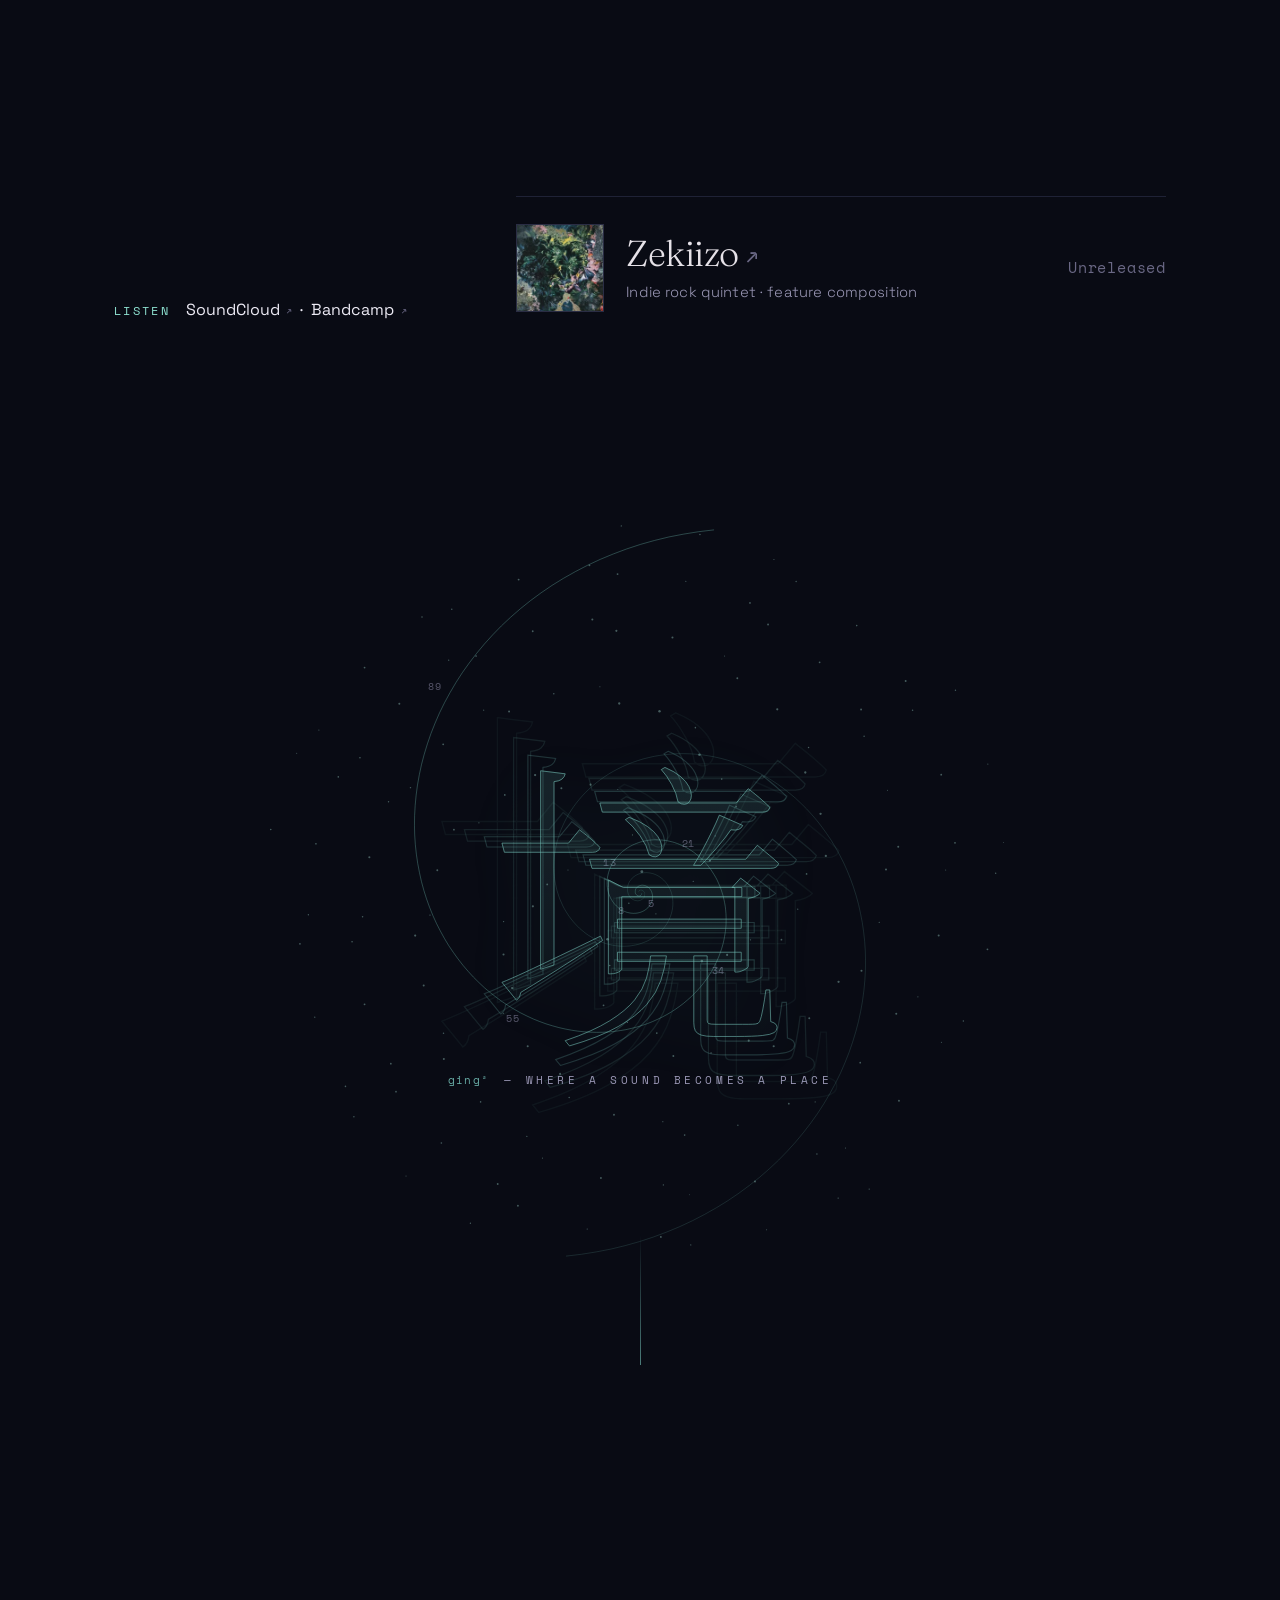
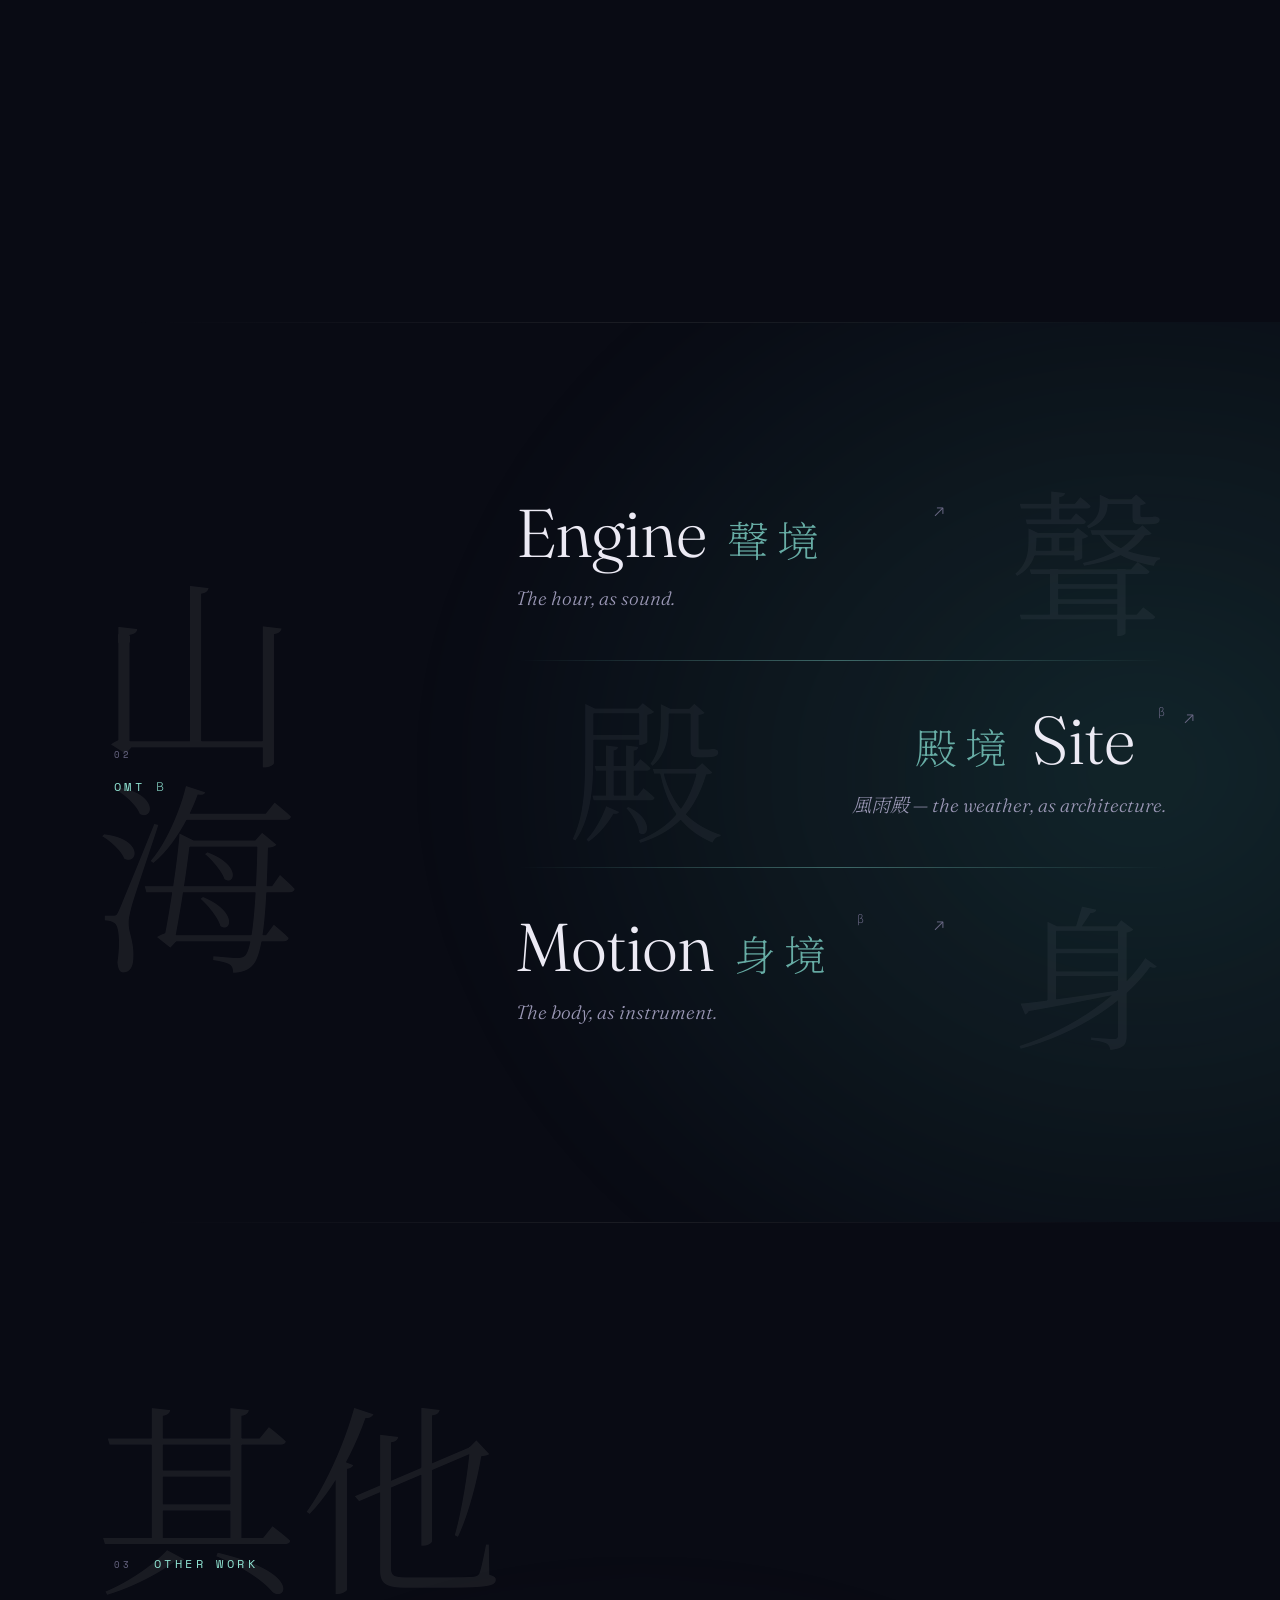
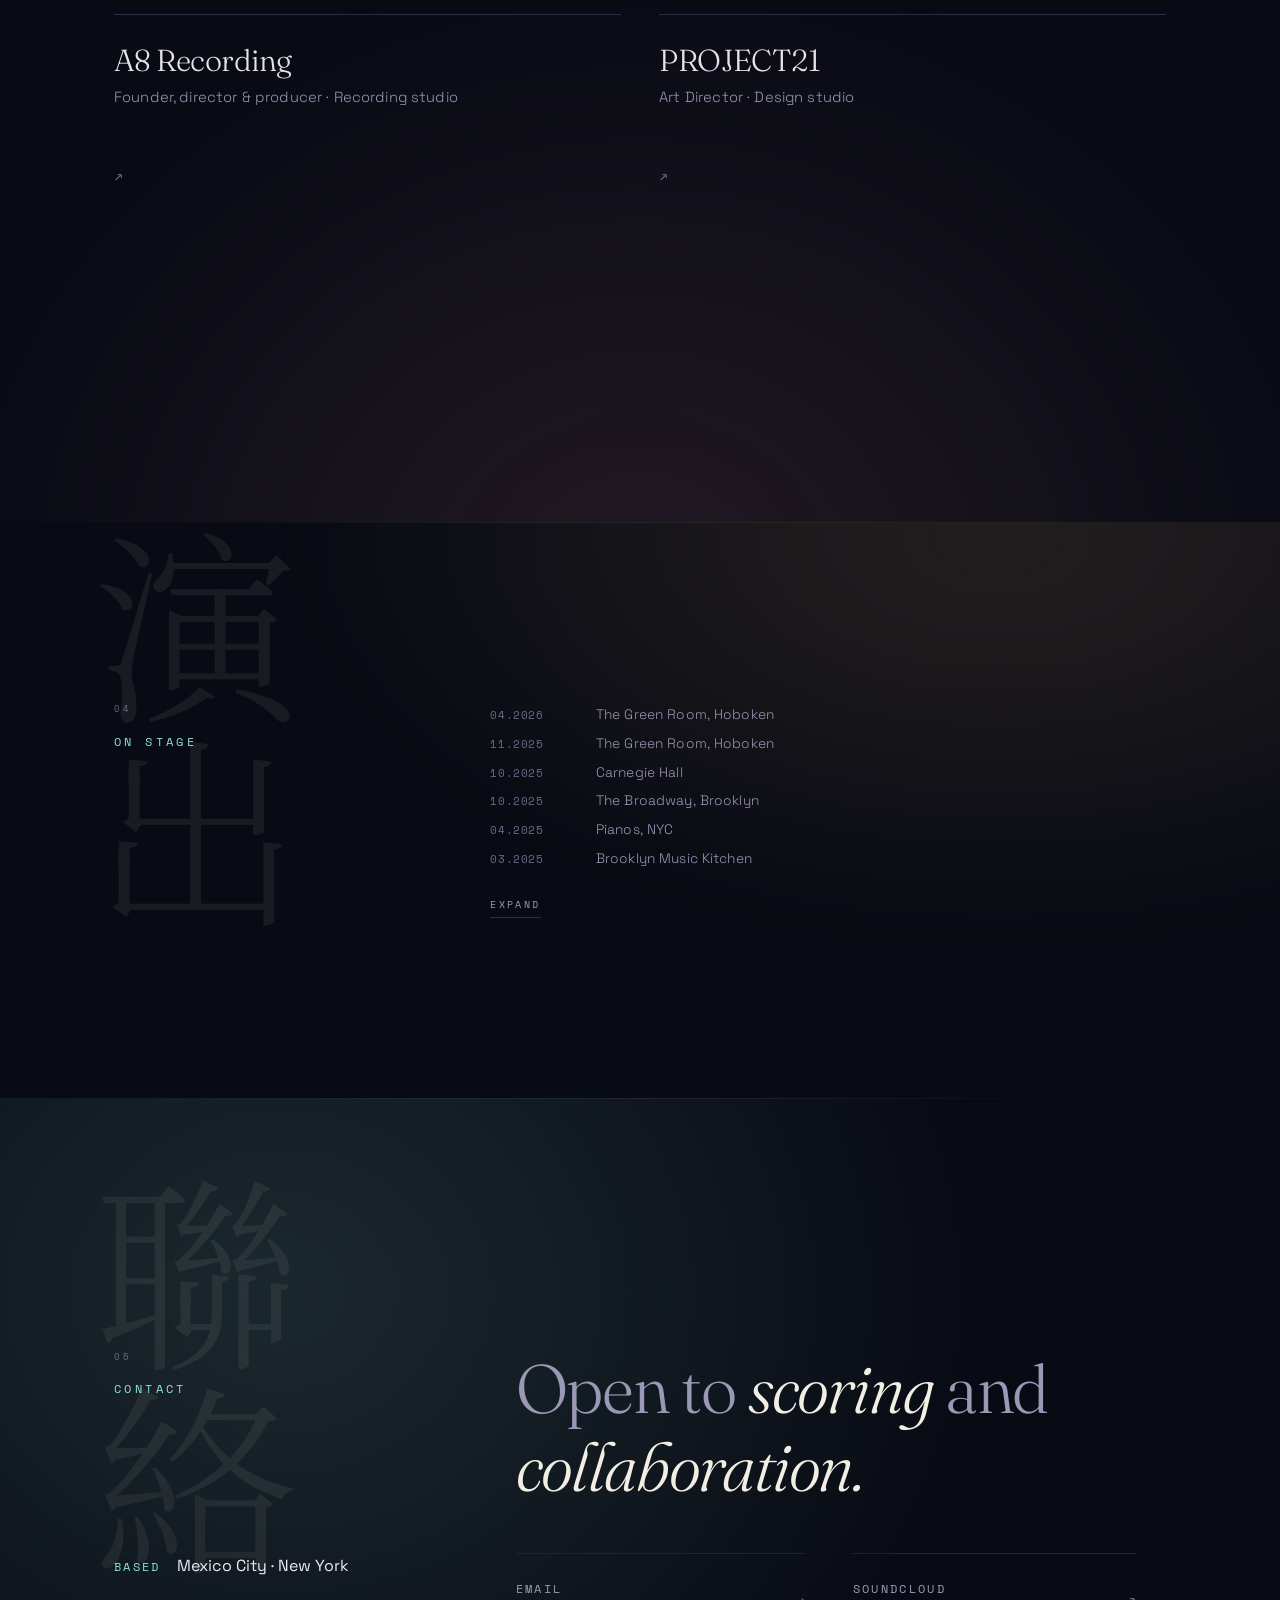
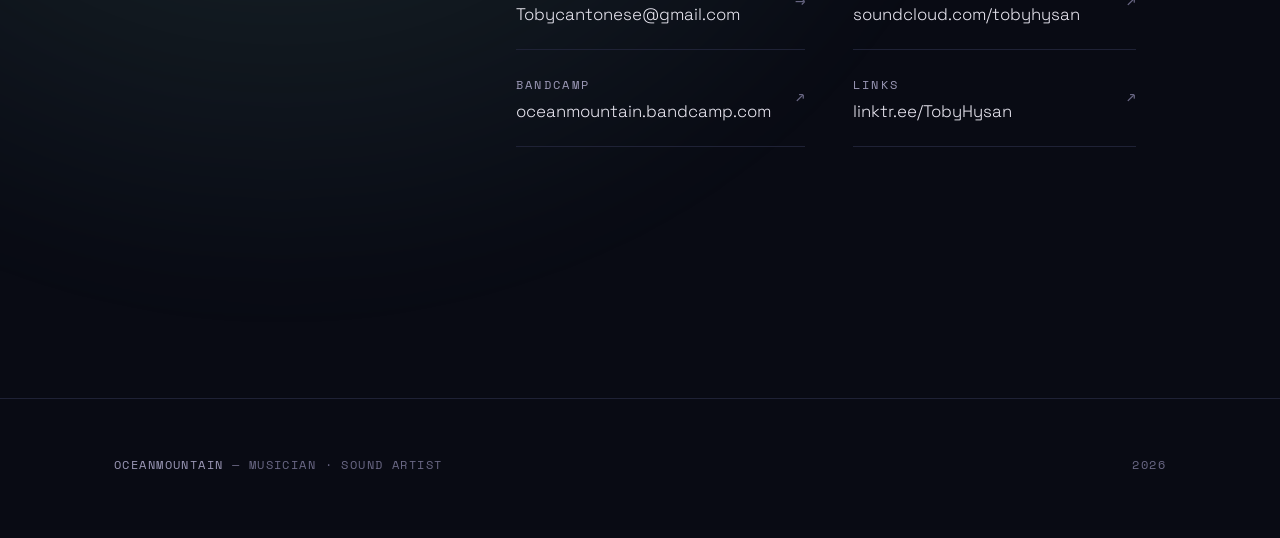
==== commit cef9c1bb: "Other work: PROJECT21 is a design studio Co-Authored-By: Claude Opus 5.5 <noreply@anthropic.com> Cla" ====
--- a/index.html
+++ b/index.html
@@ -1098,7 +1098,7 @@
           <div class="meta"><span class="yr">↗</span></div>
         </a>
         <a class="row" href="https://project21design.com/" target="_blank" rel="noopener" data-reveal>
-          <div class="title"><span>PROJECT21</span><span class="role" data-i18n="ow2_role">Art Director · Brand studio</span></div>
+          <div class="title"><span>PROJECT21</span><span class="role" data-i18n="ow2_role">Art Director · Design studio</span></div>
           <div class="meta"><span class="yr">↗</span></div>
         </a>
       </div>
@@ -1280,7 +1280,7 @@
       link_links_k:{en:"Links",zh:"連結"},
       lbl_other:{en:"Other work",zh:"其他工作"},idx_other:{en:"",zh:""},
       ow1_role:{en:"Founder, director & producer · Recording studio",zh:"創辦人・總監・製作人 · 錄音工作室"},
-      ow2_role:{en:"Art Director · Brand studio",zh:"藝術總監 · 品牌工作室"},
+      ow2_role:{en:"Art Director · Design studio",zh:"藝術總監 · 設計工作室"},
       ow3_title:{en:"Xikang Lai 賴錫康",zh:"賴錫康 Xikang Lai"},ow3_role:{en:"Collaborator · Sculpture",zh:"合作者 · 雕塑"},
       foot_left:{en:'<b>OceanMountain</b> — Musician · Sound Artist',zh:'<b>OceanMountain</b> — 音樂人 · 聲音藝術家'},
       foot_right:{en:'<span id="yr"></span>',zh:'<span id="yr"></span>'}
